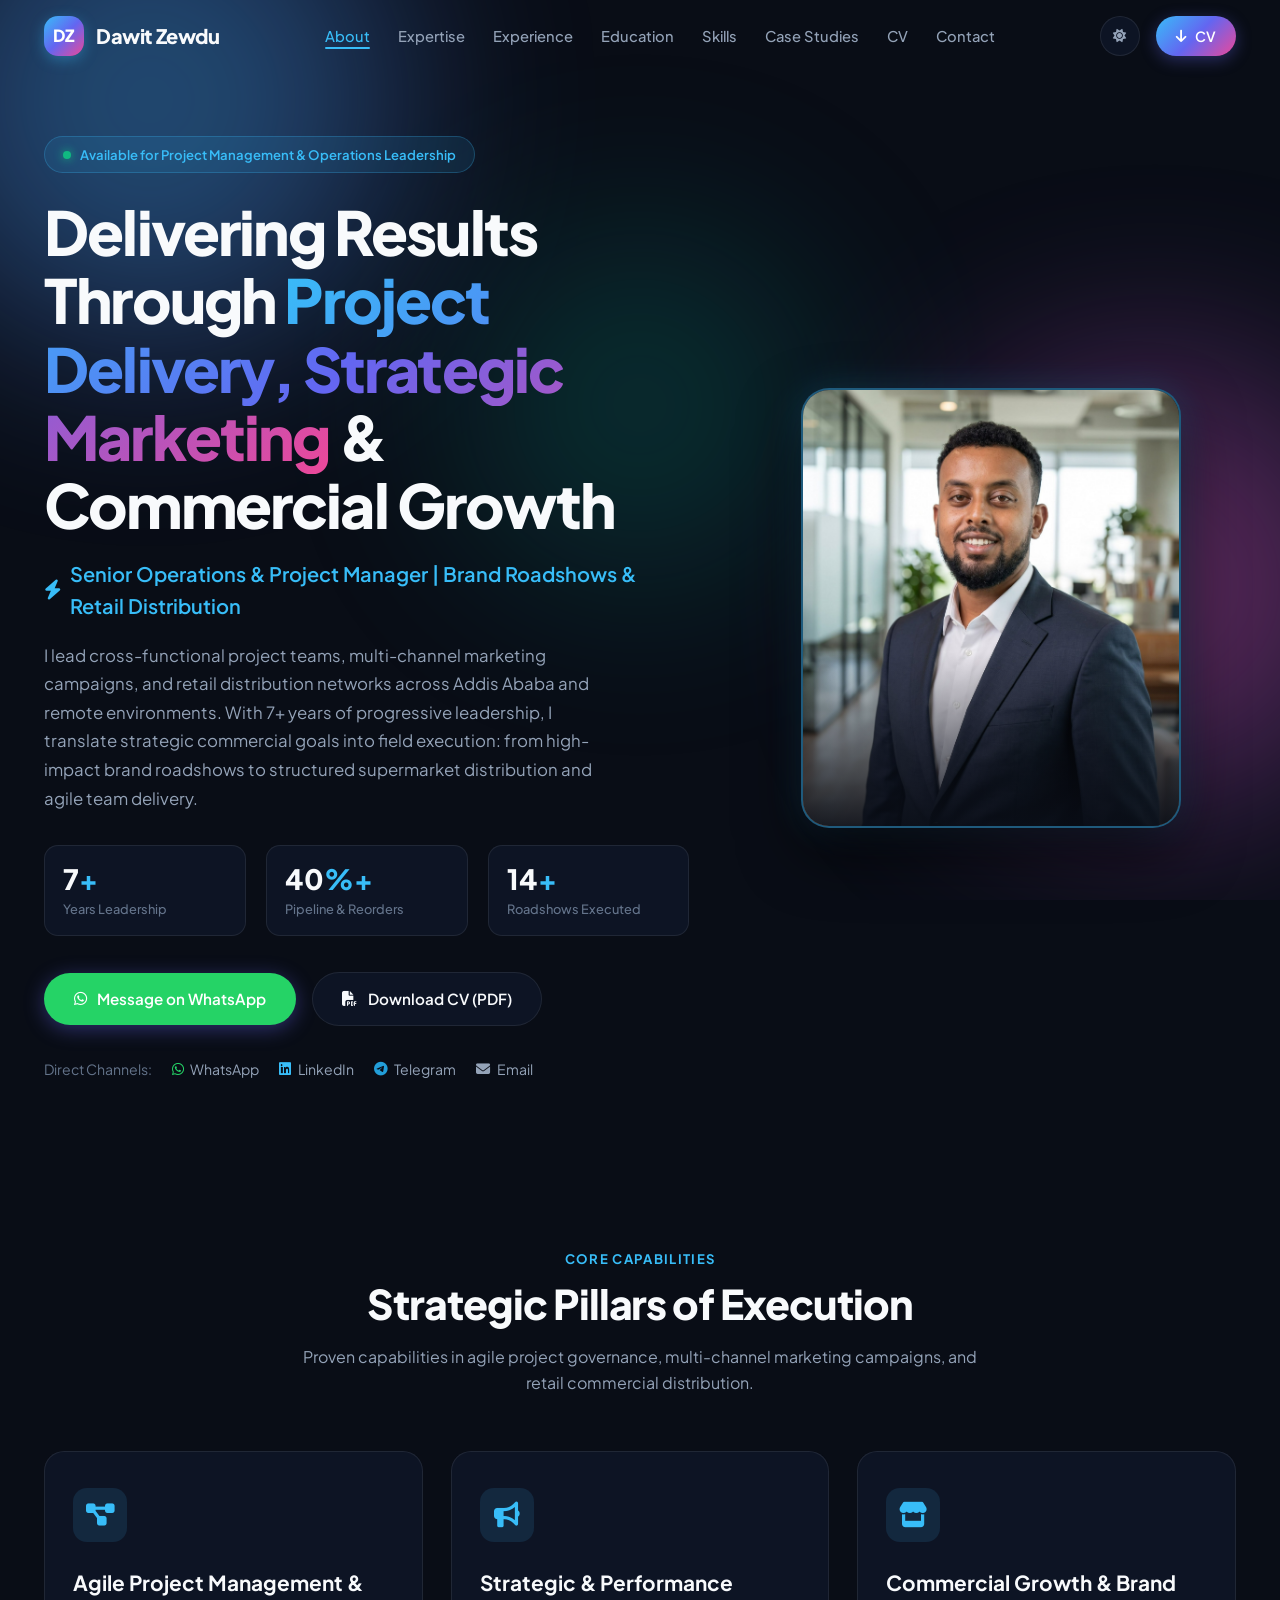
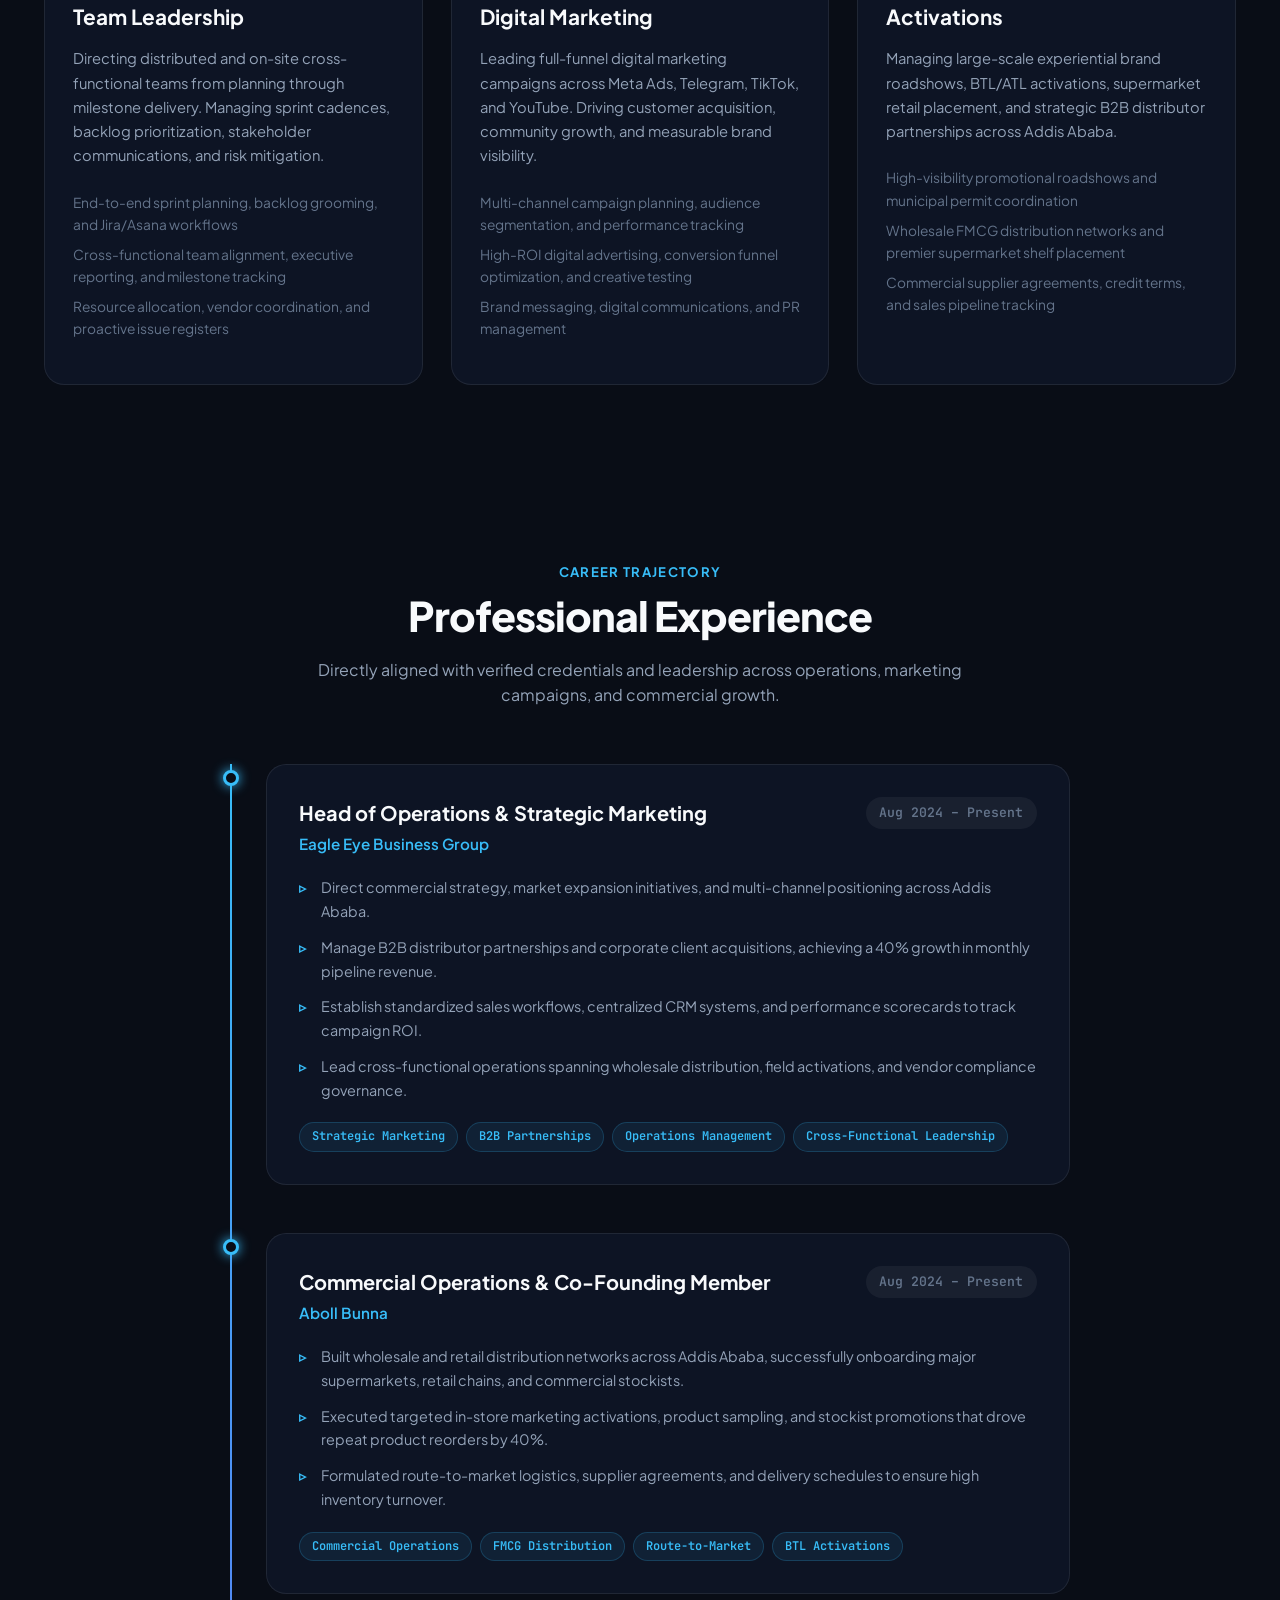
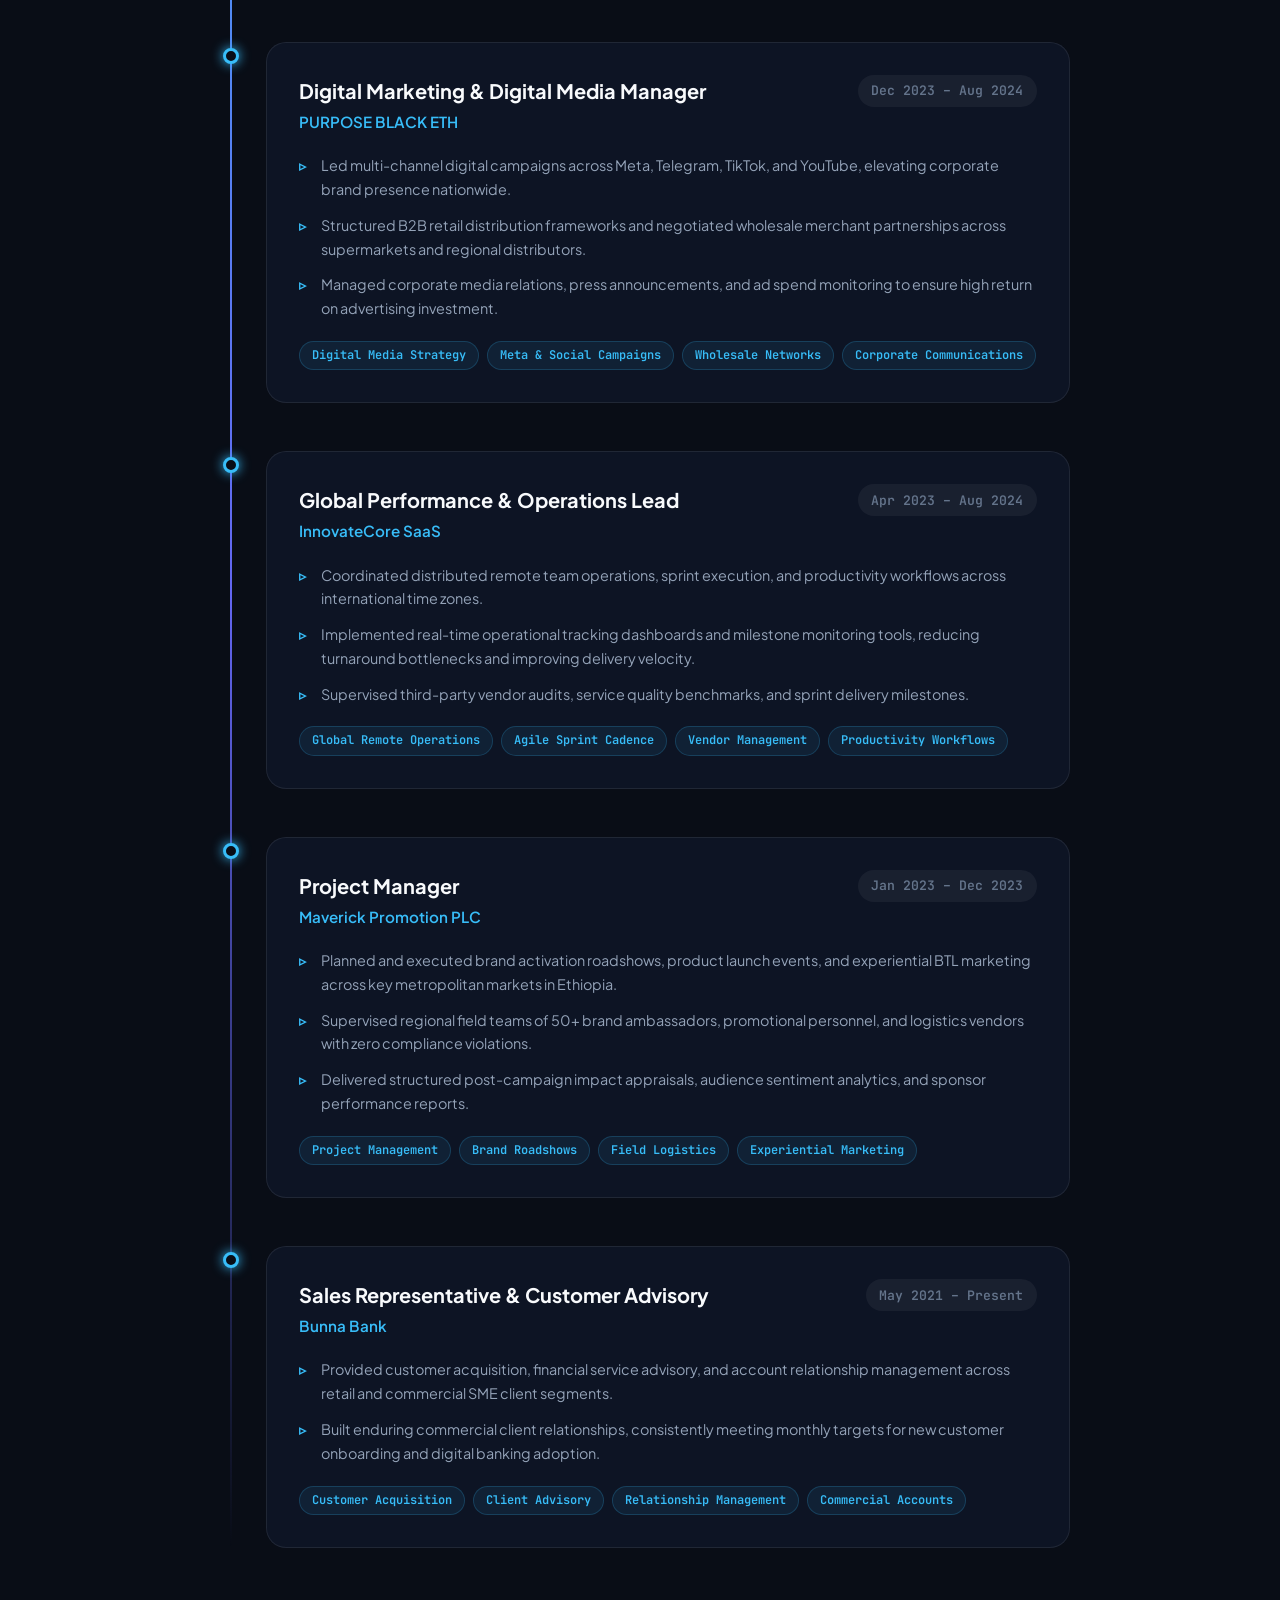
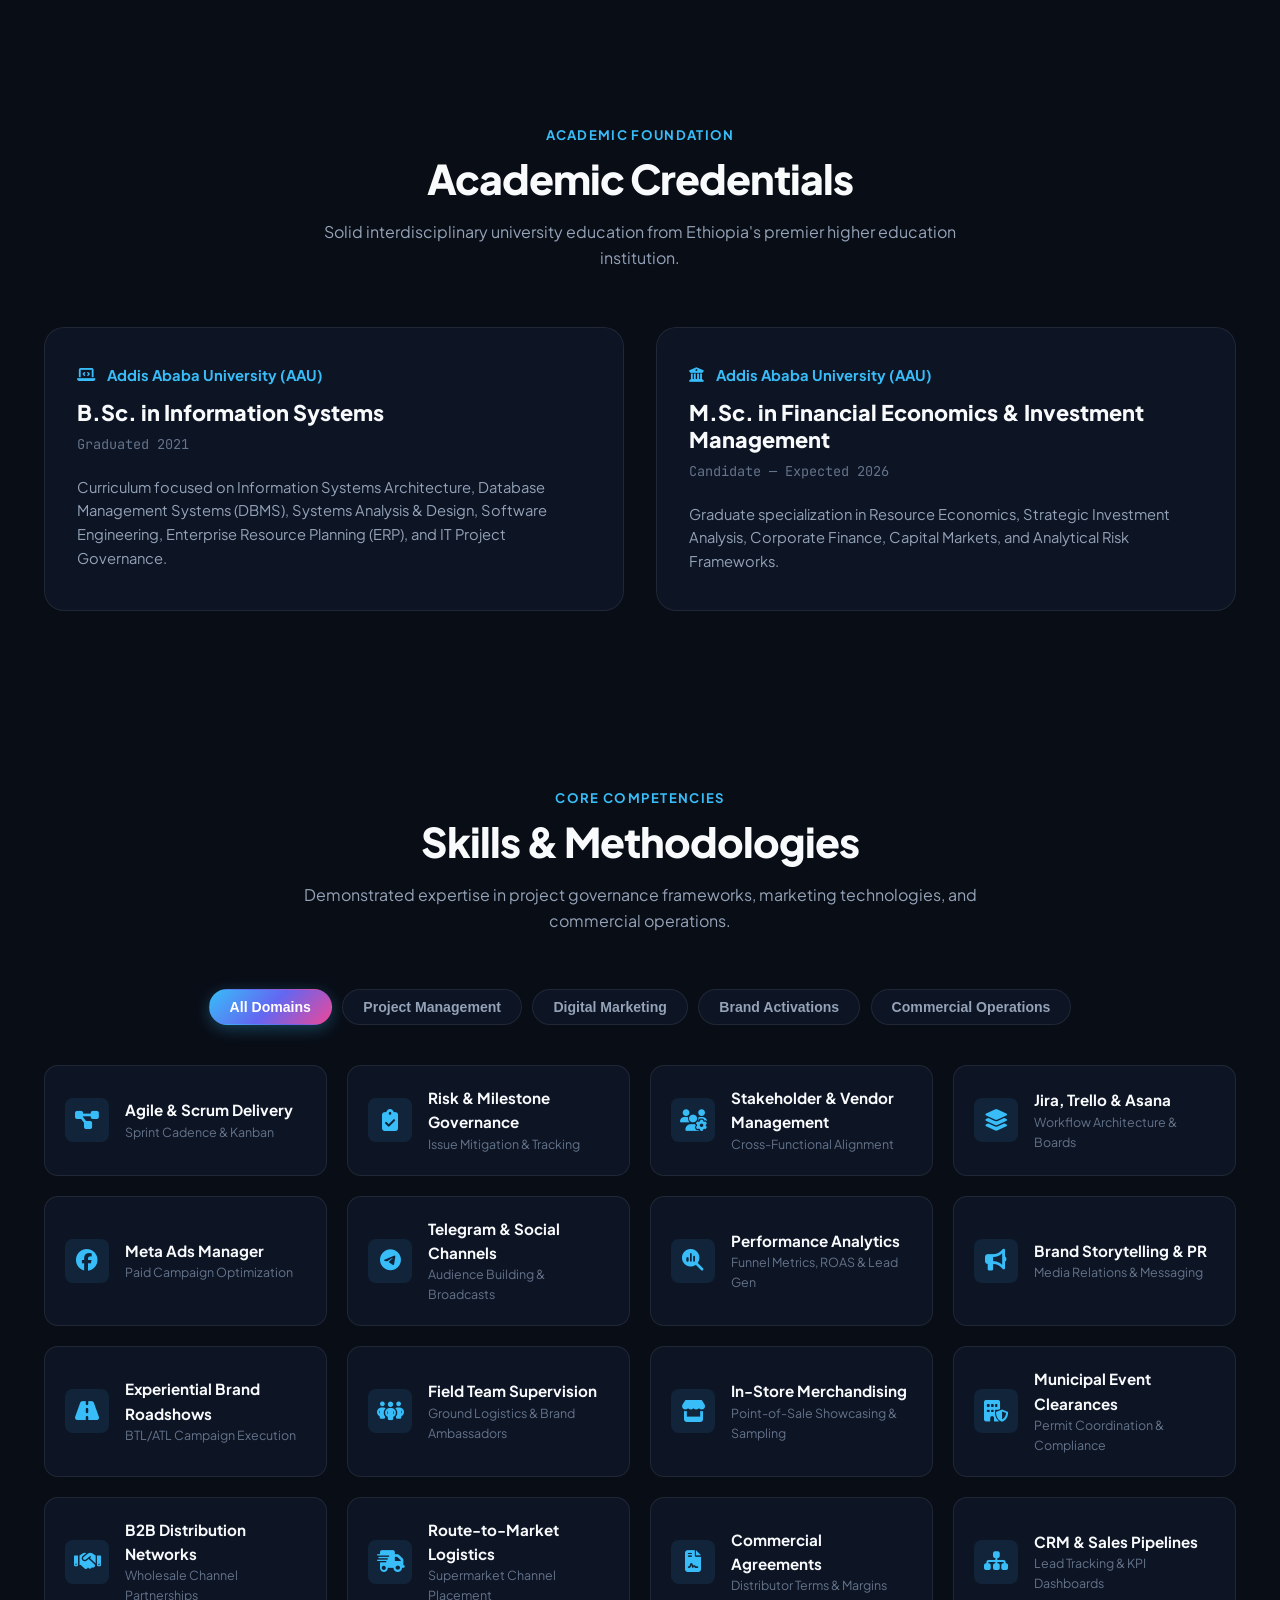
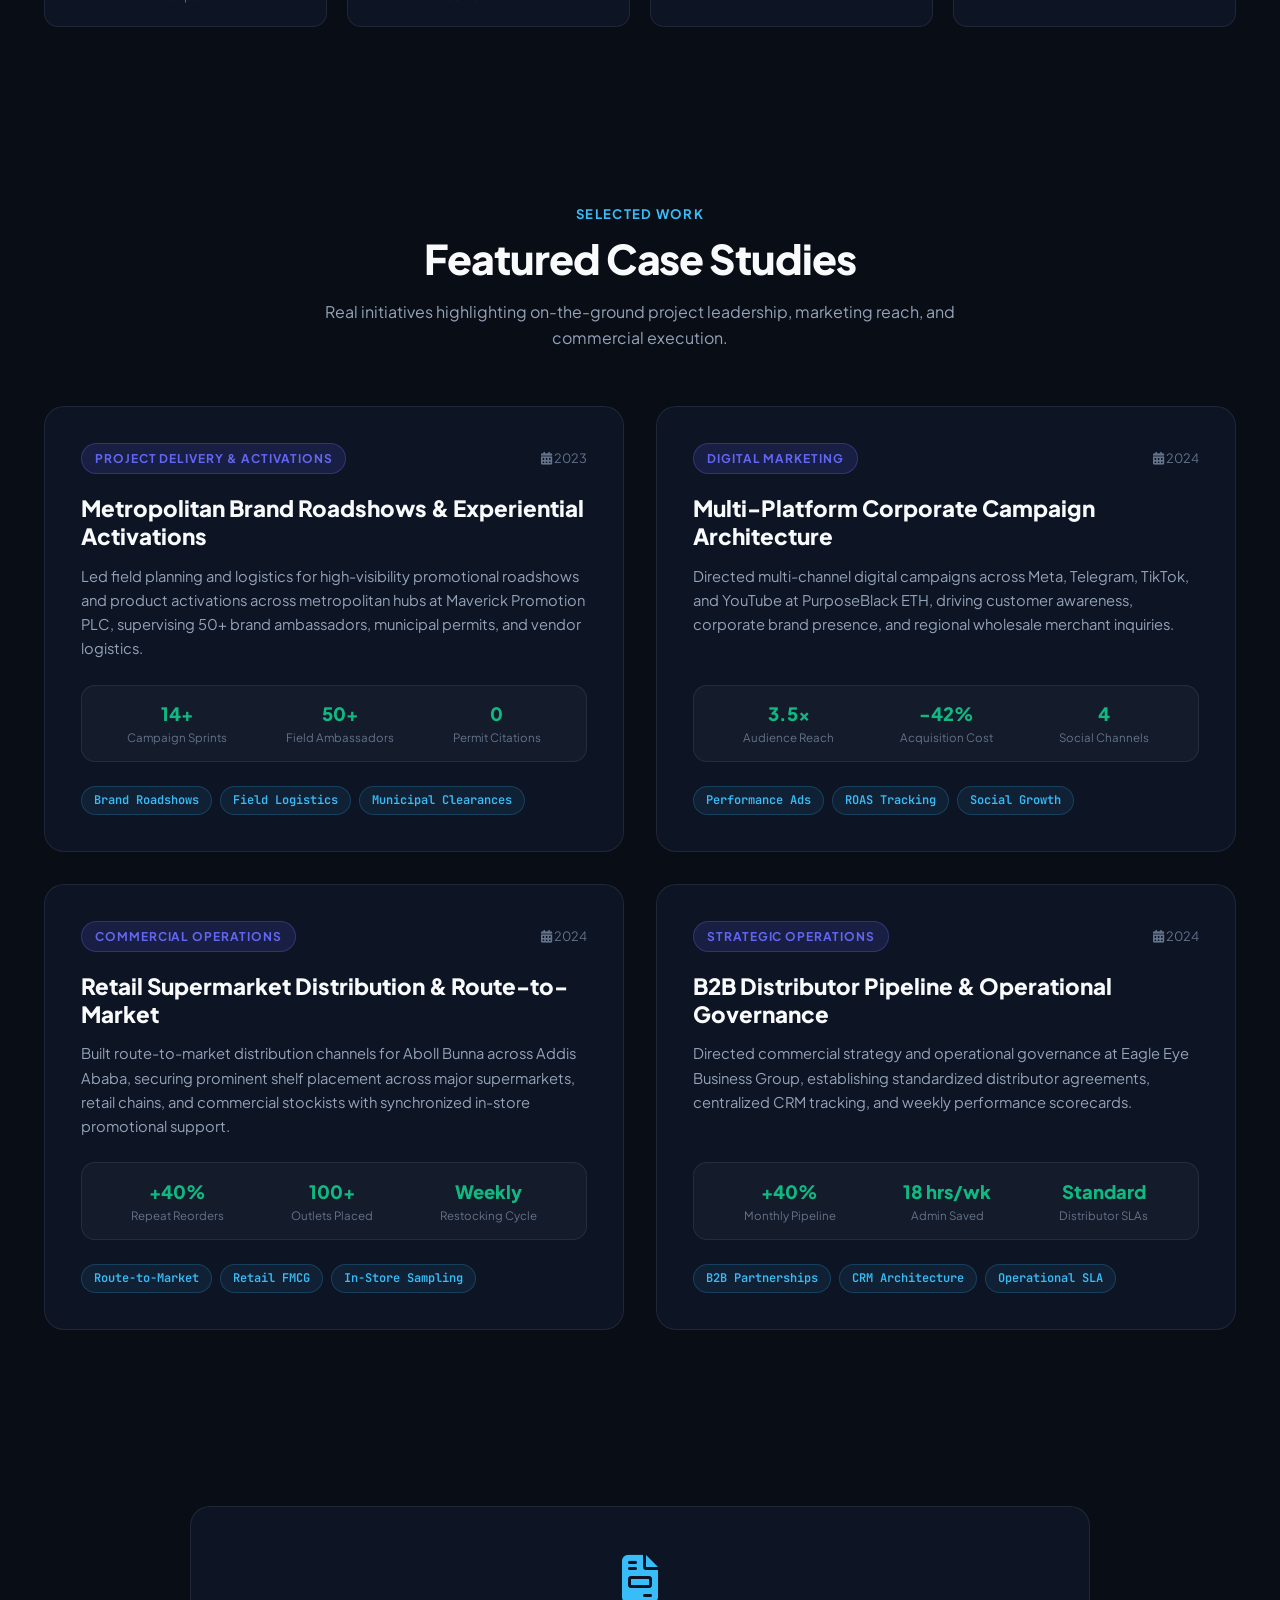
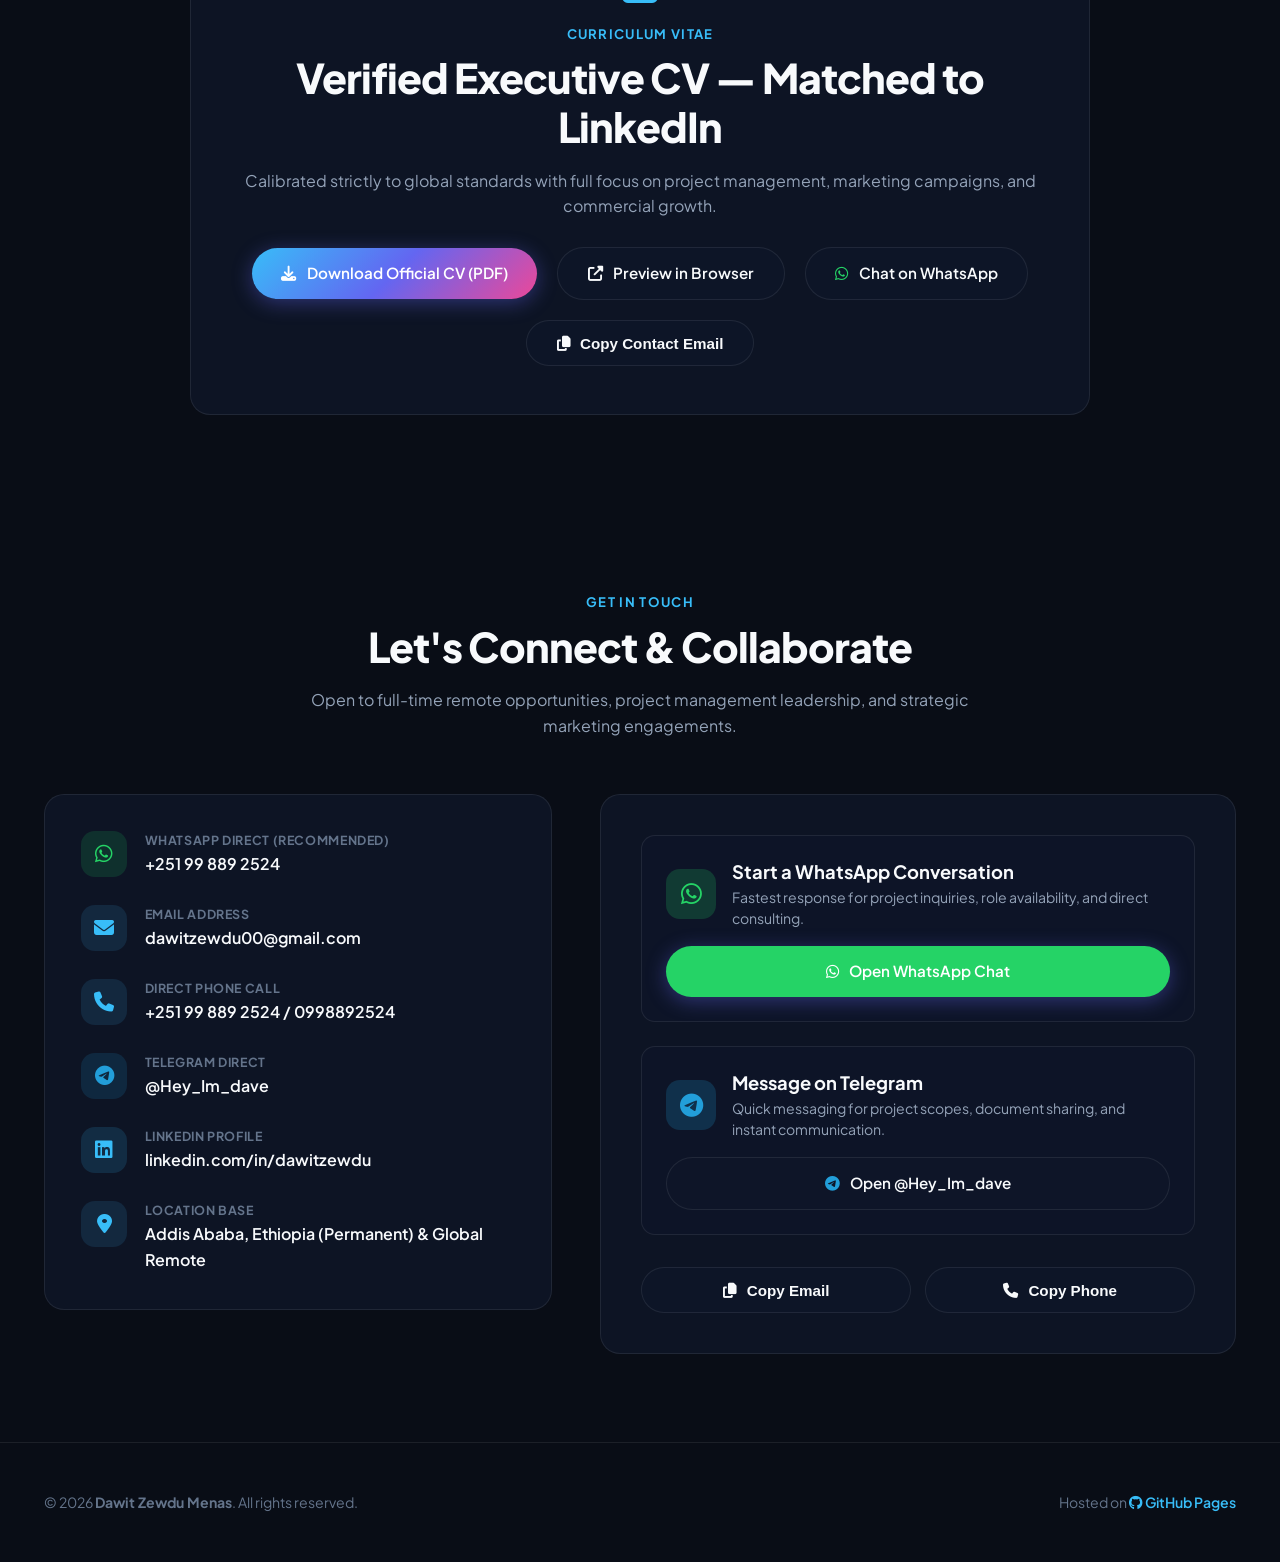
==== index.html @ e1bfbb48 "Mobile elevation: executive avatar header, 3-column stats, 2-column skills matrix, and persistent fl" ====
<!DOCTYPE html>
<html lang="en" data-theme="dark">
<head>
  <meta charset="UTF-8">
  <meta name="viewport" content="width=device-width, initial-scale=1.0">
  <meta name="description" content="Official executive portfolio of Dawit Zewdu Menas. Senior Project & Operations Manager delivering brand roadshows, agile execution, and retail distribution across Addis Ababa and global remote.">
  <meta name="keywords" content="Dawit Zewdu Menas, Project Manager, Operations Manager, Strategic Marketing, Brand Activations, Retail Distribution, FMCG, Agile Scrum, Addis Ababa, Global Remote">
  <meta name="author" content="Dawit Zewdu Menas">
  <link rel="canonical" href="https://dawitzewdu.github.io/">

  <title>Dawit Zewdu | Project &amp; Marketing Leader, Addis Ababa</title>

  <!-- Favicons -->
  <link rel="icon" type="image/svg+xml" href="favicon.svg">
  <link rel="apple-touch-icon" href="apple-touch-icon.png">
  <meta name="theme-color" content="#090d16">

  <!-- OpenGraph Social Sharing Card (WhatsApp, Telegram, LinkedIn, Facebook) -->
  <meta property="og:type" content="website">
  <meta property="og:url" content="https://dawitzewdu.github.io/">
  <meta property="og:title" content="Dawit Zewdu | Project &amp; Marketing Leader, Addis Ababa">
  <meta property="og:description" content="Senior Operations &amp; Project Manager delivering brand roadshows, agile execution, and supermarket retail distribution across Addis Ababa and global remote.">
  <meta property="og:image" content="https://dawitzewdu.github.io/assets/og-image.png">
  <meta property="og:image:width" content="1200">
  <meta property="og:image:height" content="630">

  <!-- Twitter Card -->
  <meta name="twitter:card" content="summary_large_image">
  <meta name="twitter:title" content="Dawit Zewdu | Project &amp; Marketing Leader, Addis Ababa">
  <meta name="twitter:description" content="Senior Operations &amp; Project Manager delivering brand roadshows, agile execution, and retail distribution.">
  <meta name="twitter:image" content="https://dawitzewdu.github.io/assets/og-image.png">

  <!-- Schema.org JSON-LD Structured Data for Google -->
  <script type="application/ld+json">
  {
    "@context": "https://schema.org",
    "@type": "Person",
    "name": "Dawit Zewdu Menas",
    "jobTitle": "Senior Project & Operations Manager",
    "address": {
      "@type": "PostalAddress",
      "addressLocality": "Addis Ababa",
      "addressCountry": "Ethiopia"
    },
    "email": "dawitzewdu00@gmail.com",
    "telephone": "+251998892524",
    "url": "https://dawitzewdu.github.io/",
    "sameAs": [
      "https://www.linkedin.com/in/dawitzewdu/",
      "https://t.me/Hey_Im_dave",
      "https://github.com/dawitzewdu"
    ],
    "alumniOf": {
      "@type": "CollegeOrUniversity",
      "name": "Addis Ababa University"
    },
    "knowsAbout": [
      "Project Management",
      "Agile & Scrum Governance",
      "Strategic Marketing",
      "Brand Activations & Roadshows",
      "Retail Supermarket Distribution",
      "B2B Commercial Operations"
    ]
  }
  </script>

  <!-- Preload Hero Portrait -->
  <link rel="preload" as="image" href="assets/profile.jpg">

  <!-- FontAwesome 6 Icons -->
  <link rel="stylesheet" href="https://cdnjs.cloudflare.com/ajax/libs/font-awesome/6.5.1/css/all.min.css">
  
  <!-- Custom Design System Stylesheet -->
  <link rel="stylesheet" href="styles.css">
</head>
<body>

  <!-- Ambient Glowing Background Canvas -->
  <div class="ambient-glow" aria-hidden="true">
    <div class="glow-orb orb-1"></div>
    <div class="glow-orb orb-2"></div>
    <div class="glow-orb orb-3"></div>
  </div>

  <!-- Sticky Glassmorphic Navigation Header -->
  <header class="site-header">
    <div class="container">
      <div class="nav-wrapper">
        <a href="#about" class="brand-logo">
          <div class="logo-badge">DZ</div>
          <span>Dawit Zewdu</span>
        </a>

        <!-- Navigation Links -->
        <ul class="nav-menu" id="navMenu">
          <li><a href="#about" class="nav-link active">About</a></li>
          <li><a href="#pillars" class="nav-link">Expertise</a></li>
          <li><a href="#experience" class="nav-link">Experience</a></li>
          <li><a href="#education" class="nav-link">Education</a></li>
          <li><a href="#skills" class="nav-link">Skills</a></li>
          <li><a href="#projects" class="nav-link">Case Studies</a></li>
          <li><a href="#resume" class="nav-link">CV</a></li>
          <li><a href="#contact" class="nav-link">Contact</a></li>
        </ul>

        <!-- Navigation Action Buttons -->
        <div class="nav-actions">
          <button id="themeToggleBtn" class="theme-toggle-btn" aria-label="Toggle Dark / Light Theme" title="Switch Theme">
            <i class="fas fa-sun"></i>
          </button>
          <a href="assets/Dawit_Zewdu_Menas_CV.pdf" class="btn-header" download="Dawit_Zewdu_Menas_CV.pdf">
            <i class="fas fa-arrow-down"></i>
            <span>CV</span>
          </a>
          <button id="mobileToggle" class="mobile-toggle" aria-label="Toggle mobile menu">
            <i class="fas fa-bars"></i>
          </button>
        </div>
      </div>
    </div>
  </header>

  <!-- Hero Section -->
  <section class="hero-section" id="about">
    <div class="container">
      <div class="hero-grid">
        <!-- Hero Text Content -->
        <div class="hero-content">
          <!-- Mobile Executive Identity Header (Shows on mobile only) -->
          <div class="mobile-avatar-header">
            <div class="mobile-avatar-ring">
              <img src="assets/profile.jpg" alt="Dawit Zewdu Menas">
              <div class="mobile-avatar-status" title="Active & Available"></div>
            </div>
            <div class="mobile-avatar-meta">
              <div class="mobile-avatar-name">Dawit Zewdu Menas</div>
              <div class="mobile-avatar-sub">Project Management &bull; Strategic Marketing</div>
            </div>
          </div>

          <div class="hero-pill-badge">
            <div class="status-dot"></div>
            <span class="badge-full">Available for Project Management &amp; Operations Leadership</span>
            <span class="badge-short">Open for Leadership Opportunities</span>
          </div>

          <h1 class="hero-title">
            Delivering Results Through <span class="gradient-text">Project Delivery, Strategic Marketing</span> &amp; Commercial Growth
          </h1>

          <div class="hero-tagline">
            <i class="fas fa-bolt"></i>
            <span>Senior Operations &amp; Project Manager | Brand Roadshows &amp; Retail Distribution</span>
          </div>

          <p class="hero-description">
            I lead cross-functional project teams, multi-channel marketing campaigns, and retail distribution networks across Addis Ababa and remote environments. With 7+ years of progressive leadership, I translate strategic commercial goals into field execution: from high-impact brand roadshows to structured supermarket distribution and agile team delivery.
          </p>

          <!-- Grounded Hero Stats Row -->
          <div class="hero-stats-row">
            <div class="stat-item">
              <div class="stat-number">7<span>+</span></div>
              <div class="stat-label">Years Leadership</div>
            </div>
            <div class="stat-item">
              <div class="stat-number">40<span>%+</span></div>
              <div class="stat-label">Pipeline &amp; Reorders</div>
            </div>
            <div class="stat-item">
              <div class="stat-number">14<span>+</span></div>
              <div class="stat-label">Roadshows Executed</div>
            </div>
          </div>

          <!-- Hero Action Buttons -->
          <div class="hero-cta-group">
            <a href="https://wa.me/251998892524?text=Hi%20Dawit,%20I%20reviewed%20your%20portfolio%20and%20would%20like%20to%20connect%20regarding%20an%20opportunity." target="_blank" rel="noopener noreferrer" class="btn-primary" style="background: #25D366; border-color: #25D366; color: #ffffff;">
              <i class="fab fa-whatsapp"></i>
              <span>Message on WhatsApp</span>
            </a>
            <a href="assets/Dawit_Zewdu_Menas_CV.pdf" class="btn-secondary" target="_blank">
              <i class="fas fa-file-pdf"></i>
              <span>Download CV (PDF)</span>
            </a>
          </div>

          <!-- Social Quick Links -->
          <div class="hero-social-strip">
            <span>Direct Channels:</span>
            <a href="https://wa.me/251998892524" target="_blank" rel="noopener noreferrer" class="social-pill-link">
              <i class="fab fa-whatsapp" style="color: #25D366;"></i> WhatsApp
            </a>
            <a href="https://www.linkedin.com/in/dawitzewdu/" target="_blank" rel="noopener noreferrer" class="social-pill-link">
              <i class="fab fa-linkedin" style="color: #38bdf8;"></i> LinkedIn
            </a>
            <a href="https://t.me/Hey_Im_dave" target="_blank" rel="noopener noreferrer" class="social-pill-link">
              <i class="fab fa-telegram" style="color: #229ED9;"></i> Telegram
            </a>
            <a href="mailto:dawitzewdu00@gmail.com" class="social-pill-link">
              <i class="fas fa-envelope"></i> Email
            </a>
          </div>
        </div>

        <!-- Clean Executive Portrait Framing (De-slopped: No Floating Chips) -->
        <div class="hero-visual-card">
          <div class="avatar-wrapper">
            <img src="assets/profile.jpg" alt="Dawit Zewdu Menas - Senior Project &amp; Operations Manager">
            <div class="avatar-gradient-overlay"></div>
          </div>
        </div>
      </div>
    </div>
  </section>

  <!-- Core Capabilities Section -->
  <section class="section-padding" id="pillars">
    <div class="container">
      <div class="section-header">
        <div class="section-kicker">Core Capabilities</div>
        <h2 class="section-title">Strategic Pillars of Execution</h2>
        <p class="section-subtitle">
          Proven capabilities in agile project governance, multi-channel marketing campaigns, and retail commercial distribution.
        </p>
      </div>

      <div class="pillars-grid">
        <!-- Pillar 1: Agile Project Management -->
        <div class="pillar-card">
          <div class="pillar-icon-box">
            <i class="fas fa-diagram-project"></i>
          </div>
          <h3 class="pillar-title">Agile Project Management &amp; Team Leadership</h3>
          <p class="pillar-desc">
            Directing distributed and on-site cross-functional teams from planning through milestone delivery. Managing sprint cadences, backlog prioritization, stakeholder communications, and risk mitigation.
          </p>
          <ul class="pillar-highlights">
            <li>End-to-end sprint planning, backlog grooming, and Jira/Asana workflows</li>
            <li>Cross-functional team alignment, executive reporting, and milestone tracking</li>
            <li>Resource allocation, vendor coordination, and proactive issue registers</li>
          </ul>
        </div>

        <!-- Pillar 2: Strategic & Performance Digital Marketing -->
        <div class="pillar-card">
          <div class="pillar-icon-box">
            <i class="fas fa-bullhorn"></i>
          </div>
          <h3 class="pillar-title">Strategic &amp; Performance Digital Marketing</h3>
          <p class="pillar-desc">
            Leading full-funnel digital marketing campaigns across Meta Ads, Telegram, TikTok, and YouTube. Driving customer acquisition, community growth, and measurable brand visibility.
          </p>
          <ul class="pillar-highlights">
            <li>Multi-channel campaign planning, audience segmentation, and performance tracking</li>
            <li>High-ROI digital advertising, conversion funnel optimization, and creative testing</li>
            <li>Brand messaging, digital communications, and PR management</li>
          </ul>
        </div>

        <!-- Pillar 3: Commercial Growth & Brand Activations -->
        <div class="pillar-card">
          <div class="pillar-icon-box">
            <i class="fas fa-store"></i>
          </div>
          <h3 class="pillar-title">Commercial Growth &amp; Brand Activations</h3>
          <p class="pillar-desc">
            Managing large-scale experiential brand roadshows, BTL/ATL activations, supermarket retail placement, and strategic B2B distributor partnerships across Addis Ababa.
          </p>
          <ul class="pillar-highlights">
            <li>High-visibility promotional roadshows and municipal permit coordination</li>
            <li>Wholesale FMCG distribution networks and premier supermarket shelf placement</li>
            <li>Commercial supplier agreements, credit terms, and sales pipeline tracking</li>
          </ul>
        </div>
      </div>
    </div>
  </section>

  <!-- Career Experience Section -->
  <section class="section-padding" id="experience">
    <div class="container">
      <div class="section-header">
        <div class="section-kicker">Career Trajectory</div>
        <h2 class="section-title">Professional Experience</h2>
        <p class="section-subtitle">
          Directly aligned with verified credentials and leadership across operations, marketing campaigns, and commercial growth.
        </p>
      </div>

      <div class="timeline-container">
        <!-- Experience 1: Eagle Eye Business Group -->
        <div class="timeline-item">
          <div class="timeline-dot"></div>
          <div class="timeline-card">
            <div class="timeline-header">
              <div>
                <h3 class="role-title">Head of Operations &amp; Strategic Marketing</h3>
                <div class="company-name">Eagle Eye Business Group</div>
              </div>
              <div class="role-period">Aug 2024 – Present</div>
            </div>
            <ul class="timeline-bullets">
              <li>Direct commercial strategy, market expansion initiatives, and multi-channel positioning across Addis Ababa.</li>
              <li>Manage B2B distributor partnerships and corporate client acquisitions, achieving a 40% growth in monthly pipeline revenue.</li>
              <li>Establish standardized sales workflows, centralized CRM systems, and performance scorecards to track campaign ROI.</li>
              <li>Lead cross-functional operations spanning wholesale distribution, field activations, and vendor compliance governance.</li>
            </ul>
            <div class="timeline-tags">
              <span class="tag-pill">Strategic Marketing</span>
              <span class="tag-pill">B2B Partnerships</span>
              <span class="tag-pill">Operations Management</span>
              <span class="tag-pill">Cross-Functional Leadership</span>
            </div>
          </div>
        </div>

        <!-- Experience 2: Aboll Bunna -->
        <div class="timeline-item">
          <div class="timeline-dot"></div>
          <div class="timeline-card">
            <div class="timeline-header">
              <div>
                <h3 class="role-title">Commercial Operations &amp; Co-Founding Member</h3>
                <div class="company-name">Aboll Bunna</div>
              </div>
              <div class="role-period">Aug 2024 – Present</div>
            </div>
            <ul class="timeline-bullets">
              <li>Built wholesale and retail distribution networks across Addis Ababa, successfully onboarding major supermarkets, retail chains, and commercial stockists.</li>
              <li>Executed targeted in-store marketing activations, product sampling, and stockist promotions that drove repeat product reorders by 40%.</li>
              <li>Formulated route-to-market logistics, supplier agreements, and delivery schedules to ensure high inventory turnover.</li>
            </ul>
            <div class="timeline-tags">
              <span class="tag-pill">Commercial Operations</span>
              <span class="tag-pill">FMCG Distribution</span>
              <span class="tag-pill">Route-to-Market</span>
              <span class="tag-pill">BTL Activations</span>
            </div>
          </div>
        </div>

        <!-- Experience 3: PurposeBlack ETH -->
        <div class="timeline-item">
          <div class="timeline-dot"></div>
          <div class="timeline-card">
            <div class="timeline-header">
              <div>
                <h3 class="role-title">Digital Marketing &amp; Digital Media Manager</h3>
                <div class="company-name">PURPOSE BLACK ETH</div>
              </div>
              <div class="role-period">Dec 2023 – Aug 2024</div>
            </div>
            <ul class="timeline-bullets">
              <li>Led multi-channel digital campaigns across Meta, Telegram, TikTok, and YouTube, elevating corporate brand presence nationwide.</li>
              <li>Structured B2B retail distribution frameworks and negotiated wholesale merchant partnerships across supermarkets and regional distributors.</li>
              <li>Managed corporate media relations, press announcements, and ad spend monitoring to ensure high return on advertising investment.</li>
            </ul>
            <div class="timeline-tags">
              <span class="tag-pill">Digital Media Strategy</span>
              <span class="tag-pill">Meta &amp; Social Campaigns</span>
              <span class="tag-pill">Wholesale Networks</span>
              <span class="tag-pill">Corporate Communications</span>
            </div>
          </div>
        </div>

        <!-- Experience 4: InnovateCore SaaS -->
        <div class="timeline-item">
          <div class="timeline-dot"></div>
          <div class="timeline-card">
            <div class="timeline-header">
              <div>
                <h3 class="role-title">Global Performance &amp; Operations Lead</h3>
                <div class="company-name">InnovateCore SaaS</div>
              </div>
              <div class="role-period">Apr 2023 – Aug 2024</div>
            </div>
            <ul class="timeline-bullets">
              <li>Coordinated distributed remote team operations, sprint execution, and productivity workflows across international time zones.</li>
              <li>Implemented real-time operational tracking dashboards and milestone monitoring tools, reducing turnaround bottlenecks and improving delivery velocity.</li>
              <li>Supervised third-party vendor audits, service quality benchmarks, and sprint delivery milestones.</li>
            </ul>
            <div class="timeline-tags">
              <span class="tag-pill">Global Remote Operations</span>
              <span class="tag-pill">Agile Sprint Cadence</span>
              <span class="tag-pill">Vendor Management</span>
              <span class="tag-pill">Productivity Workflows</span>
            </div>
          </div>
        </div>

        <!-- Experience 5: Maverick Promotion PLC -->
        <div class="timeline-item">
          <div class="timeline-dot"></div>
          <div class="timeline-card">
            <div class="timeline-header">
              <div>
                <h3 class="role-title">Project Manager</h3>
                <div class="company-name">Maverick Promotion PLC</div>
              </div>
              <div class="role-period">Jan 2023 – Dec 2023</div>
            </div>
            <ul class="timeline-bullets">
              <li>Planned and executed brand activation roadshows, product launch events, and experiential BTL marketing across key metropolitan markets in Ethiopia.</li>
              <li>Supervised regional field teams of 50+ brand ambassadors, promotional personnel, and logistics vendors with zero compliance violations.</li>
              <li>Delivered structured post-campaign impact appraisals, audience sentiment analytics, and sponsor performance reports.</li>
            </ul>
            <div class="timeline-tags">
              <span class="tag-pill">Project Management</span>
              <span class="tag-pill">Brand Roadshows</span>
              <span class="tag-pill">Field Logistics</span>
              <span class="tag-pill">Experiential Marketing</span>
            </div>
          </div>
        </div>

        <!-- Experience 6: Bunna Bank -->
        <div class="timeline-item">
          <div class="timeline-dot"></div>
          <div class="timeline-card">
            <div class="timeline-header">
              <div>
                <h3 class="role-title">Sales Representative &amp; Customer Advisory</h3>
                <div class="company-name">Bunna Bank</div>
              </div>
              <div class="role-period">May 2021 – Present</div>
            </div>
            <ul class="timeline-bullets">
              <li>Provided customer acquisition, financial service advisory, and account relationship management across retail and commercial SME client segments.</li>
              <li>Built enduring commercial client relationships, consistently meeting monthly targets for new customer onboarding and digital banking adoption.</li>
            </ul>
            <div class="timeline-tags">
              <span class="tag-pill">Customer Acquisition</span>
              <span class="tag-pill">Client Advisory</span>
              <span class="tag-pill">Relationship Management</span>
              <span class="tag-pill">Commercial Accounts</span>
            </div>
          </div>
        </div>
      </div>
    </div>
  </section>

  <!-- Education Section -->
  <section class="section-padding" id="education">
    <div class="container">
      <div class="section-header">
        <div class="section-kicker">Academic Foundation</div>
        <h2 class="section-title">Academic Credentials</h2>
        <p class="section-subtitle">
          Solid interdisciplinary university education from Ethiopia's premier higher education institution.
        </p>
      </div>

      <div class="education-grid">
        <!-- Education 1: Information Systems -->
        <div class="edu-card">
          <div>
            <div class="edu-institution">
              <i class="fas fa-laptop-code"></i>
              <span>Addis Ababa University (AAU)</span>
            </div>
            <h3 class="edu-degree">B.Sc. in Information Systems</h3>
            <div class="edu-year">Graduated 2021</div>
            <p class="edu-focus">
              Curriculum focused on Information Systems Architecture, Database Management Systems (DBMS), Systems Analysis &amp; Design, Software Engineering, Enterprise Resource Planning (ERP), and IT Project Governance.
            </p>
          </div>
        </div>

        <!-- Education 2: Financial Economics -->
        <div class="edu-card">
          <div>
            <div class="edu-institution">
              <i class="fas fa-university"></i>
              <span>Addis Ababa University (AAU)</span>
            </div>
            <h3 class="edu-degree">M.Sc. in Financial Economics &amp; Investment Management</h3>
            <div class="edu-year">Candidate — Expected 2026</div>
            <p class="edu-focus">
              Graduate specialization in Resource Economics, Strategic Investment Analysis, Corporate Finance, Capital Markets, and Analytical Risk Frameworks.
            </p>
          </div>
        </div>
      </div>
    </div>
  </section>

  <!-- Skills Matrix Section -->
  <section class="section-padding" id="skills">
    <div class="container">
      <div class="section-header">
        <div class="section-kicker">Core Competencies</div>
        <h2 class="section-title">Skills &amp; Methodologies</h2>
        <p class="section-subtitle">
          Demonstrated expertise in project governance frameworks, marketing technologies, and commercial operations.
        </p>
      </div>

      <!-- Category Filter Navigation -->
      <div class="skills-filter-nav">
        <button class="filter-btn active" data-filter="all">All Domains</button>
        <button class="filter-btn" data-filter="project">Project Management</button>
        <button class="filter-btn" data-filter="marketing">Digital Marketing</button>
        <button class="filter-btn" data-filter="activations">Brand Activations</button>
        <button class="filter-btn" data-filter="growth">Commercial Operations</button>
      </div>

      <!-- Skills Grid -->
      <div class="skills-grid" id="skillsGrid">
        <!-- Project Management Skills -->
        <div class="skill-card" data-category="project">
          <div class="skill-icon-wrap"><i class="fas fa-diagram-project"></i></div>
          <div>
            <div class="skill-info-title">Agile &amp; Scrum Delivery</div>
            <div class="skill-info-level">Sprint Cadence &amp; Kanban</div>
          </div>
        </div>

        <div class="skill-card" data-category="project">
          <div class="skill-icon-wrap"><i class="fas fa-clipboard-check"></i></div>
          <div>
            <div class="skill-info-title">Risk &amp; Milestone Governance</div>
            <div class="skill-info-level">Issue Mitigation &amp; Tracking</div>
          </div>
        </div>

        <div class="skill-card" data-category="project">
          <div class="skill-icon-wrap"><i class="fas fa-users-gear"></i></div>
          <div>
            <div class="skill-info-title">Stakeholder &amp; Vendor Management</div>
            <div class="skill-info-level">Cross-Functional Alignment</div>
          </div>
        </div>

        <div class="skill-card" data-category="project">
          <div class="skill-icon-wrap"><i class="fas fa-layer-group"></i></div>
          <div>
            <div class="skill-info-title">Jira, Trello &amp; Asana</div>
            <div class="skill-info-level">Workflow Architecture &amp; Boards</div>
          </div>
        </div>

        <!-- Digital Marketing Skills -->
        <div class="skill-card" data-category="marketing">
          <div class="skill-icon-wrap"><i class="fab fa-facebook"></i></div>
          <div>
            <div class="skill-info-title">Meta Ads Manager</div>
            <div class="skill-info-level">Paid Campaign Optimization</div>
          </div>
        </div>

        <div class="skill-card" data-category="marketing">
          <div class="skill-icon-wrap"><i class="fab fa-telegram"></i></div>
          <div>
            <div class="skill-info-title">Telegram &amp; Social Channels</div>
            <div class="skill-info-level">Audience Building &amp; Broadcasts</div>
          </div>
        </div>

        <div class="skill-card" data-category="marketing">
          <div class="skill-icon-wrap"><i class="fas fa-magnifying-glass-chart"></i></div>
          <div>
            <div class="skill-info-title">Performance Analytics</div>
            <div class="skill-info-level">Funnel Metrics, ROAS &amp; Lead Gen</div>
          </div>
        </div>

        <div class="skill-card" data-category="marketing">
          <div class="skill-icon-wrap"><i class="fas fa-bullhorn"></i></div>
          <div>
            <div class="skill-info-title">Brand Storytelling &amp; PR</div>
            <div class="skill-info-level">Media Relations &amp; Messaging</div>
          </div>
        </div>

        <!-- Brand Activations Skills -->
        <div class="skill-card" data-category="activations">
          <div class="skill-icon-wrap"><i class="fas fa-road"></i></div>
          <div>
            <div class="skill-info-title">Experiential Brand Roadshows</div>
            <div class="skill-info-level">BTL/ATL Campaign Execution</div>
          </div>
        </div>

        <div class="skill-card" data-category="activations">
          <div class="skill-icon-wrap"><i class="fas fa-people-group"></i></div>
          <div>
            <div class="skill-info-title">Field Team Supervision</div>
            <div class="skill-info-level">Ground Logistics &amp; Brand Ambassadors</div>
          </div>
        </div>

        <div class="skill-card" data-category="activations">
          <div class="skill-icon-wrap"><i class="fas fa-store"></i></div>
          <div>
            <div class="skill-info-title">In-Store Merchandising</div>
            <div class="skill-info-level">Point-of-Sale Showcasing &amp; Sampling</div>
          </div>
        </div>

        <div class="skill-card" data-category="activations">
          <div class="skill-icon-wrap"><i class="fas fa-building-shield"></i></div>
          <div>
            <div class="skill-info-title">Municipal Event Clearances</div>
            <div class="skill-info-level">Permit Coordination &amp; Compliance</div>
          </div>
        </div>

        <!-- Commercial Operations Skills -->
        <div class="skill-card" data-category="growth">
          <div class="skill-icon-wrap"><i class="fas fa-handshake"></i></div>
          <div>
            <div class="skill-info-title">B2B Distribution Networks</div>
            <div class="skill-info-level">Wholesale Channel Partnerships</div>
          </div>
        </div>

        <div class="skill-card" data-category="growth">
          <div class="skill-icon-wrap"><i class="fas fa-truck-fast"></i></div>
          <div>
            <div class="skill-info-title">Route-to-Market Logistics</div>
            <div class="skill-info-level">Supermarket Channel Placement</div>
          </div>
        </div>

        <div class="skill-card" data-category="growth">
          <div class="skill-icon-wrap"><i class="fas fa-file-contract"></i></div>
          <div>
            <div class="skill-info-title">Commercial Agreements</div>
            <div class="skill-info-level">Distributor Terms &amp; Margins</div>
          </div>
        </div>

        <div class="skill-card" data-category="growth">
          <div class="skill-icon-wrap"><i class="fas fa-sitemap"></i></div>
          <div>
            <div class="skill-info-title">CRM &amp; Sales Pipelines</div>
            <div class="skill-info-level">Lead Tracking &amp; KPI Dashboards</div>
          </div>
        </div>
      </div>
    </div>
  </section>

  <!-- Featured Case Studies Section -->
  <section class="section-padding" id="projects">
    <div class="container">
      <div class="section-header">
        <div class="section-kicker">Selected Work</div>
        <h2 class="section-title">Featured Case Studies</h2>
        <p class="section-subtitle">
          Real initiatives highlighting on-the-ground project leadership, marketing reach, and commercial execution.
        </p>
      </div>

      <div class="projects-grid">
        <!-- Case Study 1: Metropolitan Roadshows & Activations -->
        <div class="project-card">
          <div>
            <div class="project-badge-row">
              <span class="project-type-badge">Project Delivery &amp; Activations</span>
              <span style="font-size: 0.8rem; color: var(--text-muted);"><i class="fas fa-calendar-alt"></i> 2023</span>
            </div>
            <h3 class="project-title">Metropolitan Brand Roadshows &amp; Experiential Activations</h3>
            <p class="project-desc">
              Led field planning and logistics for high-visibility promotional roadshows and product activations across metropolitan hubs at Maverick Promotion PLC, supervising 50+ brand ambassadors, municipal permits, and vendor logistics.
            </p>
          </div>
          <div>
            <div class="project-metrics-strip">
              <div>
                <div class="metric-val">14+</div>
                <div class="metric-desc">Campaign Sprints</div>
              </div>
              <div>
                <div class="metric-val">50+</div>
                <div class="metric-desc">Field Ambassadors</div>
              </div>
              <div>
                <div class="metric-val">0</div>
                <div class="metric-desc">Permit Citations</div>
              </div>
            </div>
            <div class="timeline-tags">
              <span class="tag-pill">Brand Roadshows</span>
              <span class="tag-pill">Field Logistics</span>
              <span class="tag-pill">Municipal Clearances</span>
            </div>
          </div>
        </div>

        <!-- Case Study 2: Multi-Platform Digital Marketing -->
        <div class="project-card">
          <div>
            <div class="project-badge-row">
              <span class="project-type-badge">Digital Marketing</span>
              <span style="font-size: 0.8rem; color: var(--text-muted);"><i class="fas fa-calendar-alt"></i> 2024</span>
            </div>
            <h3 class="project-title">Multi-Platform Corporate Campaign Architecture</h3>
            <p class="project-desc">
              Directed multi-channel digital campaigns across Meta, Telegram, TikTok, and YouTube at PurposeBlack ETH, driving customer awareness, corporate brand presence, and regional wholesale merchant inquiries.
            </p>
          </div>
          <div>
            <div class="project-metrics-strip">
              <div>
                <div class="metric-val">3.5x</div>
                <div class="metric-desc">Audience Reach</div>
              </div>
              <div>
                <div class="metric-val">-42%</div>
                <div class="metric-desc">Acquisition Cost</div>
              </div>
              <div>
                <div class="metric-val">4</div>
                <div class="metric-desc">Social Channels</div>
              </div>
            </div>
            <div class="timeline-tags">
              <span class="tag-pill">Performance Ads</span>
              <span class="tag-pill">ROAS Tracking</span>
              <span class="tag-pill">Social Growth</span>
            </div>
          </div>
        </div>

        <!-- Case Study 3: Retail Supermarket Distribution -->
        <div class="project-card">
          <div>
            <div class="project-badge-row">
              <span class="project-type-badge">Commercial Operations</span>
              <span style="font-size: 0.8rem; color: var(--text-muted);"><i class="fas fa-calendar-alt"></i> 2024</span>
            </div>
            <h3 class="project-title">Retail Supermarket Distribution &amp; Route-to-Market</h3>
            <p class="project-desc">
              Built route-to-market distribution channels for Aboll Bunna across Addis Ababa, securing prominent shelf placement across major supermarkets, retail chains, and commercial stockists with synchronized in-store promotional support.
            </p>
          </div>
          <div>
            <div class="project-metrics-strip">
              <div>
                <div class="metric-val">+40%</div>
                <div class="metric-desc">Repeat Reorders</div>
              </div>
              <div>
                <div class="metric-val">100+</div>
                <div class="metric-desc">Outlets Placed</div>
              </div>
              <div>
                <div class="metric-val">Weekly</div>
                <div class="metric-desc">Restocking Cycle</div>
              </div>
            </div>
            <div class="timeline-tags">
              <span class="tag-pill">Route-to-Market</span>
              <span class="tag-pill">Retail FMCG</span>
              <span class="tag-pill">In-Store Sampling</span>
            </div>
          </div>
        </div>

        <!-- Case Study 4: B2B Distributor Pipeline -->
        <div class="project-card">
          <div>
            <div class="project-badge-row">
              <span class="project-type-badge">Strategic Operations</span>
              <span style="font-size: 0.8rem; color: var(--text-muted);"><i class="fas fa-calendar-alt"></i> 2024</span>
            </div>
            <h3 class="project-title">B2B Distributor Pipeline &amp; Operational Governance</h3>
            <p class="project-desc">
              Directed commercial strategy and operational governance at Eagle Eye Business Group, establishing standardized distributor agreements, centralized CRM tracking, and weekly performance scorecards.
            </p>
          </div>
          <div>
            <div class="project-metrics-strip">
              <div>
                <div class="metric-val">+40%</div>
                <div class="metric-desc">Monthly Pipeline</div>
              </div>
              <div>
                <div class="metric-val">18 hrs/wk</div>
                <div class="metric-desc">Admin Saved</div>
              </div>
              <div>
                <div class="metric-val">Standard</div>
                <div class="metric-desc">Distributor SLAs</div>
              </div>
            </div>
            <div class="timeline-tags">
              <span class="tag-pill">B2B Partnerships</span>
              <span class="tag-pill">CRM Architecture</span>
              <span class="tag-pill">Operational SLA</span>
            </div>
          </div>
        </div>
      </div>
    </div>
  </section>

  <!-- In-Page Resume & CV Download Section -->
  <section class="section-padding" id="resume">
    <div class="container">
      <div class="resume-section-box">
        <i class="fas fa-file-invoice" style="font-size: 3rem; color: var(--accent-cyan); margin-bottom: 1.25rem;"></i>
        <div class="section-kicker">Curriculum Vitae</div>
        <h2 class="section-title">Verified Executive CV — Matched to LinkedIn</h2>
        <p class="section-subtitle">
          Calibrated strictly to global standards with full focus on project management, marketing campaigns, and commercial growth.
        </p>

        <div class="resume-cta-container">
          <a href="assets/Dawit_Zewdu_Menas_CV.pdf" class="btn-primary" download="Dawit_Zewdu_Menas_CV.pdf">
            <i class="fas fa-download"></i>
            <span>Download Official CV (PDF)</span>
          </a>
          <a href="assets/Dawit_Zewdu_Menas_CV.pdf" class="btn-secondary" target="_blank">
            <i class="fas fa-external-link-alt"></i>
            <span>Preview in Browser</span>
          </a>
          <a href="https://wa.me/251998892524?text=Hi%20Dawit,%20I%20reviewed%20your%20CV%20and%20would%20like%20to%20discuss%20an%20opportunity." class="btn-secondary" target="_blank" rel="noopener noreferrer">
            <i class="fab fa-whatsapp" style="color: #25D366;"></i>
            <span>Chat on WhatsApp</span>
          </a>
          <button class="btn-secondary" onclick="copyText('dawitzewdu00@gmail.com', 'Contact Email')">
            <i class="fas fa-copy"></i>
            <span>Copy Contact Email</span>
          </button>
        </div>
      </div>
    </div>
  </section>

  <!-- Contact Command Center (De-slopped: High-Conversion Direct Action Hub) -->
  <section class="section-padding" id="contact">
    <div class="container">
      <div class="section-header">
        <div class="section-kicker">Get In Touch</div>
        <h2 class="section-title">Let's Connect &amp; Collaborate</h2>
        <p class="section-subtitle">
          Open to full-time remote opportunities, project management leadership, and strategic marketing engagements.
        </p>
      </div>

      <div class="contact-grid">
        <!-- Left Column: Verified Contact Channels -->
        <div class="contact-info-card">
          <div class="contact-item">
            <div class="contact-icon" style="background: rgba(37, 211, 102, 0.15); color: #25D366;">
              <i class="fab fa-whatsapp"></i>
            </div>
            <div>
              <div class="contact-label">WhatsApp Direct (Recommended)</div>
              <a href="https://wa.me/251998892524" target="_blank" rel="noopener noreferrer" class="contact-val">+251 99 889 2524</a>
            </div>
          </div>

          <div class="contact-item">
            <div class="contact-icon">
              <i class="fas fa-envelope"></i>
            </div>
            <div>
              <div class="contact-label">Email Address</div>
              <a href="mailto:dawitzewdu00@gmail.com" class="contact-val">dawitzewdu00@gmail.com</a>
            </div>
          </div>

          <div class="contact-item">
            <div class="contact-icon">
              <i class="fas fa-phone"></i>
            </div>
            <div>
              <div class="contact-label">Direct Phone Call</div>
              <a href="tel:+251998892524" class="contact-val">+251 99 889 2524 / 0998892524</a>
            </div>
          </div>

          <div class="contact-item">
            <div class="contact-icon" style="background: rgba(34, 158, 217, 0.15); color: #229ED9;">
              <i class="fab fa-telegram"></i>
            </div>
            <div>
              <div class="contact-label">Telegram Direct</div>
              <a href="https://t.me/Hey_Im_dave" target="_blank" rel="noopener noreferrer" class="contact-val">@Hey_Im_dave</a>
            </div>
          </div>

          <div class="contact-item">
            <div class="contact-icon" style="background: rgba(56, 189, 248, 0.15); color: #38bdf8;">
              <i class="fab fa-linkedin"></i>
            </div>
            <div>
              <div class="contact-label">LinkedIn Profile</div>
              <a href="https://www.linkedin.com/in/dawitzewdu/" target="_blank" rel="noopener noreferrer" class="contact-val">linkedin.com/in/dawitzewdu</a>
            </div>
          </div>

          <div class="contact-item">
            <div class="contact-icon">
              <i class="fas fa-location-dot"></i>
            </div>
            <div>
              <div class="contact-label">Location Base</div>
              <div class="contact-val">Addis Ababa, Ethiopia (Permanent) &amp; Global Remote</div>
            </div>
          </div>
        </div>

        <!-- Right Column: High-Conversion Direct Action Cards -->
        <div class="contact-actions-box">
          <!-- WhatsApp Action Card -->
          <div class="contact-action-card">
            <div class="contact-action-header">
              <div class="contact-action-icon" style="background: rgba(37, 211, 102, 0.2); color: #25D366;">
                <i class="fab fa-whatsapp"></i>
              </div>
              <div>
                <h3 class="contact-action-title">Start a WhatsApp Conversation</h3>
                <p class="contact-action-desc">Fastest response for project inquiries, role availability, and direct consulting.</p>
              </div>
            </div>
            <a href="https://wa.me/251998892524?text=Hi%20Dawit,%20I%20saw%20your%20portfolio%20and%20would%20like%20to%20discuss%20a%20collaboration." target="_blank" rel="noopener noreferrer" class="btn-primary" style="background: #25D366; border-color: #25D366; justify-content: center; width: 100%;">
              <i class="fab fa-whatsapp"></i>
              <span>Open WhatsApp Chat</span>
            </a>
          </div>

          <!-- Telegram Action Card -->
          <div class="contact-action-card">
            <div class="contact-action-header">
              <div class="contact-action-icon" style="background: rgba(34, 158, 217, 0.2); color: #229ED9;">
                <i class="fab fa-telegram"></i>
              </div>
              <div>
                <h3 class="contact-action-title">Message on Telegram</h3>
                <p class="contact-action-desc">Quick messaging for project scopes, document sharing, and instant communication.</p>
              </div>
            </div>
            <a href="https://t.me/Hey_Im_dave" target="_blank" rel="noopener noreferrer" class="btn-secondary" style="justify-content: center; width: 100%;">
              <i class="fab fa-telegram" style="color: #229ED9;"></i>
              <span>Open @Hey_Im_dave</span>
            </a>
          </div>

          <!-- Quick Copy Strip -->
          <div class="quick-copy-strip">
            <button class="btn-secondary" style="flex: 1; justify-content: center;" onclick="copyText('dawitzewdu00@gmail.com', 'Email Address')">
              <i class="fas fa-copy"></i>
              <span>Copy Email</span>
            </button>
            <button class="btn-secondary" style="flex: 1; justify-content: center;" onclick="copyText('+251998892524', 'Phone Number')">
              <i class="fas fa-phone"></i>
              <span>Copy Phone</span>
            </button>
          </div>
        </div>
      </div>
    </div>
  </section>

  <!-- Site Footer -->
  <footer class="site-footer">
    <div class="container">
      <div class="footer-inner">
        <div>
          &copy; 2026 <strong>Dawit Zewdu Menas</strong>. All rights reserved.
        </div>
        <div>
          Hosted on 
          <a href="https://pages.github.com/" target="_blank" rel="noopener noreferrer" style="color: var(--accent-cyan); text-decoration: none; font-weight: 600;">
            <i class="fab fa-github"></i> GitHub Pages
          </a>
        </div>
      </div>
    </div>
  </footer>

  <!-- Floating Mobile Quick Action Dock (Visible on Mobile Only) -->
  <aside class="mobile-action-dock" aria-label="Mobile Quick Contacts">
    <a href="https://wa.me/251998892524?text=Hi%20Dawit,%20I%20reviewed%20your%20portfolio%20and%20would%20like%20to%20discuss%20an%20opportunity." target="_blank" rel="noopener noreferrer" class="dock-btn dock-whatsapp">
      <i class="fab fa-whatsapp"></i>
      <span>WhatsApp</span>
    </a>
    <a href="assets/Dawit_Zewdu_Menas_CV.pdf" target="_blank" class="dock-btn dock-cv">
      <i class="fas fa-file-pdf"></i>
      <span>CV (PDF)</span>
    </a>
    <a href="https://t.me/Hey_Im_dave" target="_blank" rel="noopener noreferrer" class="dock-btn dock-telegram">
      <i class="fab fa-telegram"></i>
      <span>Telegram</span>
    </a>
  </aside>

  <!-- Interactive JavaScript -->
  <script src="script.js"></script>
</body>
</html>
---- styles.css ----
/* -------------------------------------------------------------
   DAWIT ZEWDU MENAS — PROFESSIONAL PORTFOLIO & RESUME
   Design System: Glassmorphism, Swiss Clean Typography, Fluid Motion
---------------------------------------------------------------- */

@import url('https://fonts.googleapis.com/css2?family=Plus+Jakarta+Sans:wght@300;400;500;600;700;800&family=JetBrains+Mono:wght@400;500;600&display=swap');

:root {
  /* Dark Mode Palette (Default) */
  --bg-primary: #090d16;
  --bg-secondary: #0f172a;
  --bg-card: rgba(15, 23, 42, 0.75);
  --bg-card-hover: rgba(30, 41, 59, 0.85);
  --border-subtle: rgba(255, 255, 255, 0.08);
  --border-focus: rgba(56, 189, 248, 0.4);
  
  --text-primary: #f8fafc;
  --text-secondary: #94a3b8;
  --text-muted: #64748b;
  
  --accent-cyan: #38bdf8;
  --accent-blue: #3b82f6;
  --accent-indigo: #6366f1;
  --accent-emerald: #10b981;
  --accent-amber: #f59e0b;
  
  --gradient-brand: linear-gradient(135deg, #38bdf8 0%, #6366f1 50%, #ec4899 100%);
  --gradient-surface: linear-gradient(180deg, rgba(30, 41, 59, 0.5) 0%, rgba(15, 23, 42, 0.7) 100%);
  --gradient-glow: radial-gradient(circle at 50% 50%, rgba(56, 189, 248, 0.15) 0%, transparent 70%);

  --shadow-sm: 0 2px 8px rgba(0, 0, 0, 0.3);
  --shadow-md: 0 8px 30px rgba(0, 0, 0, 0.4);
  --shadow-lg: 0 20px 50px rgba(0, 0, 0, 0.6);
  --shadow-glow: 0 0 40px rgba(56, 189, 248, 0.25);

  --font-sans: 'Plus Jakarta Sans', -apple-system, BlinkMacSystemFont, 'Segoe UI', Roboto, sans-serif;
  --font-mono: 'JetBrains Mono', monospace;
  
  --radius-sm: 8px;
  --radius-md: 14px;
  --radius-lg: 20px;
  --radius-full: 9999px;

  --transition-fast: 0.2s cubic-bezier(0.16, 1, 0.3, 1);
  --transition-normal: 0.35s cubic-bezier(0.16, 1, 0.3, 1);
  --transition-slow: 0.6s cubic-bezier(0.16, 1, 0.3, 1);
}

/* Light Mode Overrides */
[data-theme="light"] {
  --bg-primary: #f8fafc;
  --bg-secondary: #f1f5f9;
  --bg-card: rgba(255, 255, 255, 0.85);
  --bg-card-hover: rgba(255, 255, 255, 0.98);
  --border-subtle: rgba(0, 0, 0, 0.08);
  --border-focus: rgba(37, 99, 235, 0.4);
  
  --text-primary: #0f172a;
  --text-secondary: #475569;
  --text-muted: #64748b;
  
  --shadow-sm: 0 2px 8px rgba(0, 0, 0, 0.05);
  --shadow-md: 0 8px 30px rgba(0, 0, 0, 0.08);
  --shadow-lg: 0 20px 40px rgba(0, 0, 0, 0.12);
  --shadow-glow: 0 0 35px rgba(59, 130, 246, 0.2);
}

/* Base Reset */
*, *::before, *::after {
  margin: 0;
  padding: 0;
  box-sizing: border-box;
}

html {
  scroll-behavior: smooth;
  font-size: 16px;
  -webkit-font-smoothing: antialiased;
}

body {
  font-family: var(--font-sans);
  background-color: var(--bg-primary);
  color: var(--text-primary);
  line-height: 1.6;
  overflow-x: hidden;
  transition: background-color var(--transition-normal), color var(--transition-normal);
}

/* Ambient Background Canvas Elements */
.ambient-glow {
  position: fixed;
  top: 0;
  left: 0;
  width: 100vw;
  height: 100vh;
  pointer-events: none;
  z-index: 0;
  overflow: hidden;
}

.glow-orb {
  position: absolute;
  border-radius: 50%;
  filter: blur(100px);
  opacity: 0.4;
  transition: transform var(--transition-slow);
}

.orb-1 {
  width: 500px;
  height: 500px;
  background: radial-gradient(circle, #38bdf8, #6366f1);
  top: -150px;
  left: -100px;
  animation: floatOrb 18s ease-in-out infinite alternate;
}

.orb-2 {
  width: 450px;
  height: 450px;
  background: radial-gradient(circle, #ec4899, #8b5cf6);
  bottom: 10%;
  right: -100px;
  animation: floatOrb 22s ease-in-out infinite alternate-reverse;
}

.orb-3 {
  width: 350px;
  height: 350px;
  background: radial-gradient(circle, #10b981, #06b6d4);
  top: 45%;
  left: 50%;
  transform: translate(-50%, -50%);
  animation: floatOrb 26s ease-in-out infinite alternate;
  opacity: 0.2;
}

@keyframes floatOrb {
  0% { transform: translate(0, 0) scale(1); }
  50% { transform: translate(60px, 40px) scale(1.1); }
  100% { transform: translate(-40px, 80px) scale(0.95); }
}

/* Layout Container */
.container {
  width: 100%;
  max-width: 1240px;
  margin: 0 auto;
  padding: 0 1.5rem;
  position: relative;
  z-index: 1;
}

/* -------------------------------------------------------------
   NAVIGATION HEADER
---------------------------------------------------------------- */
.site-header {
  position: fixed;
  top: 0;
  left: 0;
  width: 100%;
  z-index: 100;
  padding: 1rem 0;
  transition: all var(--transition-normal);
}

.site-header.scrolled {
  padding: 0.65rem 0;
  background: rgba(9, 13, 22, 0.85);
  backdrop-filter: blur(16px);
  -webkit-backdrop-filter: blur(16px);
  border-bottom: 1px solid var(--border-subtle);
  box-shadow: var(--shadow-sm);
}

[data-theme="light"] .site-header.scrolled {
  background: rgba(248, 250, 252, 0.88);
}

.nav-wrapper {
  display: flex;
  align-items: center;
  justify-content: space-between;
}

.brand-logo {
  display: flex;
  align-items: center;
  gap: 0.75rem;
  text-decoration: none;
  color: var(--text-primary);
  font-weight: 800;
  font-size: 1.25rem;
  letter-spacing: -0.02em;
}

.logo-badge {
  width: 40px;
  height: 40px;
  background: var(--gradient-brand);
  border-radius: var(--radius-md);
  display: flex;
  align-items: center;
  justify-content: center;
  color: #fff;
  font-weight: 800;
  font-size: 1.05rem;
  box-shadow: 0 4px 14px rgba(56, 189, 248, 0.35);
}

.nav-menu {
  display: flex;
  align-items: center;
  gap: 1.75rem;
  list-style: none;
}

.nav-link {
  text-decoration: none;
  color: var(--text-secondary);
  font-size: 0.92rem;
  font-weight: 500;
  transition: color var(--transition-fast);
  position: relative;
}

.nav-link:hover, .nav-link.active {
  color: var(--accent-cyan);
}

.nav-link::after {
  content: '';
  position: absolute;
  bottom: -4px;
  left: 0;
  width: 0;
  height: 2px;
  background: var(--accent-cyan);
  transition: width var(--transition-fast);
  border-radius: var(--radius-full);
}

.nav-link:hover::after, .nav-link.active::after {
  width: 100%;
}

.nav-actions {
  display: flex;
  align-items: center;
  gap: 1rem;
}

.theme-toggle-btn {
  background: var(--bg-card);
  border: 1px solid var(--border-subtle);
  color: var(--text-secondary);
  width: 40px;
  height: 40px;
  border-radius: var(--radius-full);
  display: flex;
  align-items: center;
  justify-content: center;
  cursor: pointer;
  transition: all var(--transition-fast);
}

.theme-toggle-btn:hover {
  color: var(--accent-cyan);
  border-color: var(--border-focus);
  transform: scale(1.05);
}

.btn-header {
  display: inline-flex;
  align-items: center;
  gap: 0.5rem;
  padding: 0.55rem 1.25rem;
  font-size: 0.88rem;
  font-weight: 600;
  border-radius: var(--radius-full);
  text-decoration: none;
  background: var(--gradient-brand);
  color: #fff;
  box-shadow: 0 4px 16px rgba(99, 102, 241, 0.35);
  transition: all var(--transition-fast);
}

.btn-header:hover {
  transform: translateY(-2px);
  box-shadow: 0 6px 22px rgba(56, 189, 248, 0.45);
}

.mobile-toggle {
  display: none;
  background: none;
  border: none;
  color: var(--text-primary);
  font-size: 1.5rem;
  cursor: pointer;
}

/* -------------------------------------------------------------
   HERO SECTION
---------------------------------------------------------------- */
.hero-section {
  padding: 8.5rem 0 5rem;
  position: relative;
  overflow: hidden;
}

.hero-grid {
  display: grid;
  grid-template-columns: 1.25fr 0.95fr;
  gap: 3.5rem;
  align-items: center;
}

.hero-content {
  min-width: 0;
  max-width: 100%;
}

.hero-pill-badge {
  display: inline-flex;
  align-items: center;
  gap: 0.6rem;
  padding: 0.45rem 1.1rem;
  background: rgba(56, 189, 248, 0.1);
  border: 1px solid rgba(56, 189, 248, 0.25);
  border-radius: var(--radius-full);
  font-size: 0.82rem;
  font-weight: 600;
  color: var(--accent-cyan);
  margin-bottom: 1.5rem;
}

.status-dot {
  width: 8px;
  height: 8px;
  border-radius: 50%;
  background-color: var(--accent-emerald);
  box-shadow: 0 0 10px var(--accent-emerald);
  animation: pulseDot 2s infinite;
}

@keyframes pulseDot {
  0%, 100% { opacity: 1; transform: scale(1); }
  50% { opacity: 0.5; transform: scale(1.3); }
}

.hero-title {
  font-size: clamp(2.4rem, 4.8vw, 3.8rem);
  font-weight: 800;
  line-height: 1.12;
  letter-spacing: -0.03em;
  margin-bottom: 1.25rem;
}

.gradient-text {
  background: var(--gradient-brand);
  -webkit-background-clip: text;
  -webkit-text-fill-color: transparent;
}

.hero-tagline {
  font-size: 1.25rem;
  font-weight: 600;
  color: var(--accent-cyan);
  margin-bottom: 1.25rem;
  display: flex;
  align-items: center;
  gap: 0.5rem;
}

.hero-description {
  font-size: 1.05rem;
  color: var(--text-secondary);
  line-height: 1.7;
  margin-bottom: 2rem;
  max-width: 580px;
}

.hero-stats-row {
  display: grid;
  grid-template-columns: repeat(3, 1fr);
  gap: 1.25rem;
  margin-bottom: 2.25rem;
}

.stat-item {
  background: var(--bg-card);
  border: 1px solid var(--border-subtle);
  border-radius: var(--radius-md);
  padding: 1rem 1.15rem;
  transition: all var(--transition-fast);
}

.stat-item:hover {
  border-color: var(--border-focus);
  transform: translateY(-3px);
  box-shadow: var(--shadow-sm);
}

.stat-number {
  font-size: 1.75rem;
  font-weight: 800;
  color: var(--text-primary);
  line-height: 1.2;
}

.stat-number span {
  color: var(--accent-cyan);
}

.stat-label {
  font-size: 0.8rem;
  color: var(--text-muted);
  font-weight: 500;
  margin-top: 0.2rem;
}

.hero-cta-group {
  display: flex;
  align-items: center;
  gap: 1rem;
  flex-wrap: wrap;
  margin-bottom: 2rem;
}

.btn-primary {
  display: inline-flex;
  align-items: center;
  gap: 0.65rem;
  padding: 0.85rem 1.85rem;
  background: var(--gradient-brand);
  color: #fff;
  font-weight: 600;
  font-size: 0.95rem;
  border-radius: var(--radius-full);
  text-decoration: none;
  box-shadow: 0 4px 20px rgba(99, 102, 241, 0.4);
  transition: all var(--transition-fast);
  border: none;
  cursor: pointer;
}

.btn-primary:hover {
  transform: translateY(-2px);
  box-shadow: 0 8px 30px rgba(56, 189, 248, 0.5);
}

.btn-secondary {
  display: inline-flex;
  align-items: center;
  gap: 0.65rem;
  padding: 0.85rem 1.85rem;
  background: var(--bg-card);
  color: var(--text-primary);
  font-weight: 600;
  font-size: 0.95rem;
  border-radius: var(--radius-full);
  text-decoration: none;
  border: 1px solid var(--border-subtle);
  transition: all var(--transition-fast);
}

.btn-secondary:hover {
  border-color: var(--accent-cyan);
  background: var(--bg-card-hover);
  transform: translateY(-2px);
}

.hero-social-strip {
  display: flex;
  align-items: center;
  flex-wrap: wrap;
  gap: 1.25rem;
  color: var(--text-muted);
  font-size: 0.88rem;
}

.social-pill-link {
  color: var(--text-secondary);
  text-decoration: none;
  display: inline-flex;
  align-items: center;
  gap: 0.4rem;
  transition: color var(--transition-fast);
}

.social-pill-link:hover {
  color: var(--accent-cyan);
}

/* Hero Visual / Avatar Card */
.hero-visual-card {
  position: relative;
  display: flex;
  justify-content: center;
  align-items: center;
}

.avatar-wrapper {
  position: relative;
  width: 380px;
  height: 440px;
  border-radius: 28px;
  overflow: hidden;
  box-shadow: 0 24px 60px rgba(0, 0, 0, 0.65), 0 0 35px rgba(56, 189, 248, 0.2);
  border: 2px solid rgba(56, 189, 248, 0.4);
  background: var(--bg-secondary);
}

.avatar-wrapper img {
  width: 100%;
  height: 100%;
  object-fit: cover;
  object-position: center 20%;
  transition: transform var(--transition-slow);
}

.avatar-wrapper:hover img {
  transform: scale(1.03);
}

.avatar-gradient-overlay {
  position: absolute;
  inset: 0;
  background: linear-gradient(180deg, transparent 60%, rgba(9, 13, 22, 0.9) 100%);
  pointer-events: none;
}

/* Floating Glass Badges */
.floating-badge {
  position: absolute;
  background: var(--bg-card);
  backdrop-filter: blur(14px);
  -webkit-backdrop-filter: blur(14px);
  border: 1px solid var(--border-subtle);
  border-radius: var(--radius-md);
  padding: 0.75rem 1rem;
  display: flex;
  align-items: center;
  gap: 0.75rem;
  box-shadow: var(--shadow-md);
  animation: floatBadge 6s ease-in-out infinite alternate;
}

.badge-top-right {
  top: 25px;
  right: -25px;
}

.badge-bottom-left {
  bottom: 25px;
  left: -25px;
  animation-delay: -3s;
}

.badge-icon {
  width: 36px;
  height: 36px;
  border-radius: var(--radius-sm);
  background: rgba(56, 189, 248, 0.15);
  color: var(--accent-cyan);
  display: flex;
  align-items: center;
  justify-content: center;
  font-size: 1.1rem;
}

.badge-icon.emerald {
  background: rgba(16, 185, 129, 0.15);
  color: var(--accent-emerald);
}

.badge-text-title {
  font-size: 0.88rem;
  font-weight: 700;
  color: var(--text-primary);
}

.badge-text-sub {
  font-size: 0.75rem;
  color: var(--text-muted);
}

@keyframes floatBadge {
  0% { transform: translateY(0); }
  100% { transform: translateY(-12px); }
}

/* -------------------------------------------------------------
   SECTION HEADERS
---------------------------------------------------------------- */
.section-padding {
  padding: 5.5rem 0;
}

.section-header {
  text-align: center;
  max-width: 680px;
  margin: 0 auto 3.5rem;
}

.section-kicker {
  font-size: 0.82rem;
  font-weight: 700;
  text-transform: uppercase;
  letter-spacing: 0.1em;
  color: var(--accent-cyan);
  margin-bottom: 0.6rem;
}

.section-title {
  font-size: clamp(1.85rem, 3.2vw, 2.6rem);
  font-weight: 800;
  letter-spacing: -0.025em;
  line-height: 1.2;
  margin-bottom: 1rem;
}

.section-subtitle {
  color: var(--text-secondary);
  font-size: 1rem;
  line-height: 1.6;
}

/* -------------------------------------------------------------
   CORE EXPERTISE PILLARS (3 CARDS)
---------------------------------------------------------------- */
.pillars-grid {
  display: grid;
  grid-template-columns: repeat(3, 1fr);
  gap: 1.75rem;
}

.pillar-card {
  background: var(--bg-card);
  backdrop-filter: blur(12px);
  -webkit-backdrop-filter: blur(12px);
  border: 1px solid var(--border-subtle);
  border-radius: var(--radius-lg);
  padding: 2.25rem 1.75rem;
  transition: all var(--transition-normal);
  position: relative;
  overflow: hidden;
}

.pillar-card::before {
  content: '';
  position: absolute;
  top: 0;
  left: 0;
  right: 0;
  height: 3px;
  background: var(--gradient-brand);
  opacity: 0;
  transition: opacity var(--transition-fast);
}

.pillar-card:hover {
  transform: translateY(-6px);
  border-color: var(--border-focus);
  box-shadow: var(--shadow-glow);
}

.pillar-card:hover::before {
  opacity: 1;
}

.pillar-icon-box {
  width: 54px;
  height: 54px;
  border-radius: var(--radius-md);
  background: rgba(56, 189, 248, 0.12);
  color: var(--accent-cyan);
  display: flex;
  align-items: center;
  justify-content: center;
  font-size: 1.6rem;
  margin-bottom: 1.5rem;
}

.pillar-title {
  font-size: 1.3rem;
  font-weight: 700;
  margin-bottom: 0.85rem;
}

.pillar-desc {
  color: var(--text-secondary);
  font-size: 0.92rem;
  line-height: 1.65;
  margin-bottom: 1.5rem;
}

.pillar-highlights {
  list-style: none;
}

.pillar-highlights li {
  font-size: 0.86rem;
  color: var(--text-muted);
  display: flex;
  align-items: center;
  gap: 0.5rem;
  margin-bottom: 0.5rem;
}

.pillar-highlights li i {
  color: var(--accent-emerald);
  font-size: 0.75rem;
}

/* -------------------------------------------------------------
   EXPERIENCE & CAREER TIMELINE
---------------------------------------------------------------- */
.timeline-container {
  position: relative;
  max-width: 860px;
  margin: 0 auto;
}

.timeline-container::before {
  content: '';
  position: absolute;
  top: 0;
  bottom: 0;
  left: 20px;
  width: 2px;
  background: linear-gradient(180deg, var(--accent-cyan) 0%, var(--accent-indigo) 60%, transparent 100%);
}

.timeline-item {
  position: relative;
  padding-left: 3.5rem;
  margin-bottom: 3rem;
}

.timeline-item:last-child {
  margin-bottom: 0;
}

.timeline-dot {
  position: absolute;
  top: 6px;
  left: 13px;
  width: 16px;
  height: 16px;
  border-radius: 50%;
  background: var(--bg-primary);
  border: 3px solid var(--accent-cyan);
  box-shadow: 0 0 12px var(--accent-cyan);
  z-index: 2;
}

.timeline-card {
  background: var(--bg-card);
  backdrop-filter: blur(12px);
  -webkit-backdrop-filter: blur(12px);
  border: 1px solid var(--border-subtle);
  border-radius: var(--radius-lg);
  padding: 2rem;
  transition: all var(--transition-normal);
}

.timeline-card:hover {
  border-color: var(--border-focus);
  transform: translateY(-3px);
  box-shadow: var(--shadow-md);
}

.timeline-header {
  display: flex;
  justify-content: space-between;
  align-items: flex-start;
  margin-bottom: 0.75rem;
  flex-wrap: wrap;
  gap: 0.5rem;
}

.role-title {
  font-size: 1.25rem;
  font-weight: 700;
  color: var(--text-primary);
}

.company-name {
  font-size: 0.95rem;
  font-weight: 600;
  color: var(--accent-cyan);
  margin-top: 0.2rem;
}

.role-period {
  font-size: 0.82rem;
  font-weight: 600;
  font-family: var(--font-mono);
  padding: 0.35rem 0.85rem;
  background: rgba(255, 255, 255, 0.05);
  border-radius: var(--radius-full);
  color: var(--text-muted);
}

.timeline-bullets {
  list-style: none;
  margin: 1.25rem 0;
}

.timeline-bullets li {
  font-size: 0.9rem;
  color: var(--text-secondary);
  line-height: 1.65;
  margin-bottom: 0.75rem;
  position: relative;
  padding-left: 1.35rem;
}

.timeline-bullets li::before {
  content: '▹';
  position: absolute;
  left: 0;
  color: var(--accent-cyan);
  font-weight: 700;
}

.timeline-tags {
  display: flex;
  flex-wrap: wrap;
  gap: 0.5rem;
}

.tag-pill {
  font-size: 0.75rem;
  font-weight: 600;
  font-family: var(--font-mono);
  padding: 0.25rem 0.75rem;
  border-radius: var(--radius-full);
  background: rgba(56, 189, 248, 0.08);
  border: 1px solid rgba(56, 189, 248, 0.2);
  color: var(--accent-cyan);
}

/* -------------------------------------------------------------
   EDUCATION & ACADEMICS
---------------------------------------------------------------- */
.education-grid {
  display: grid;
  grid-template-columns: repeat(2, 1fr);
  gap: 2rem;
}

.edu-card {
  background: var(--bg-card);
  backdrop-filter: blur(12px);
  -webkit-backdrop-filter: blur(12px);
  border: 1px solid var(--border-subtle);
  border-radius: var(--radius-lg);
  padding: 2.25rem 2rem;
  transition: all var(--transition-normal);
  display: flex;
  flex-direction: column;
  justify-content: space-between;
}

.edu-card:hover {
  border-color: var(--border-focus);
  transform: translateY(-4px);
  box-shadow: var(--shadow-md);
}

.edu-institution {
  display: flex;
  align-items: center;
  gap: 0.75rem;
  color: var(--accent-cyan);
  font-weight: 700;
  font-size: 0.92rem;
  margin-bottom: 0.75rem;
}

.edu-degree {
  font-size: 1.35rem;
  font-weight: 800;
  line-height: 1.25;
  margin-bottom: 0.5rem;
}

.edu-year {
  font-family: var(--font-mono);
  font-size: 0.85rem;
  color: var(--text-muted);
  margin-bottom: 1.25rem;
}

.edu-focus {
  font-size: 0.92rem;
  color: var(--text-secondary);
  line-height: 1.6;
}

/* -------------------------------------------------------------
   SKILLS & TECH MATRIX
---------------------------------------------------------------- */
.skills-filter-nav {
  display: flex;
  justify-content: center;
  gap: 0.65rem;
  flex-wrap: wrap;
  margin-bottom: 2.5rem;
}

.filter-btn {
  background: var(--bg-card);
  border: 1px solid var(--border-subtle);
  color: var(--text-secondary);
  padding: 0.55rem 1.25rem;
  font-size: 0.88rem;
  font-weight: 600;
  border-radius: var(--radius-full);
  cursor: pointer;
  transition: all var(--transition-fast);
}

.filter-btn:hover, .filter-btn.active {
  background: var(--gradient-brand);
  color: #fff;
  border-color: transparent;
  box-shadow: 0 4px 16px rgba(56, 189, 248, 0.3);
}

.skills-grid {
  display: grid;
  grid-template-columns: repeat(4, 1fr);
  gap: 1.25rem;
}

.skill-card {
  background: var(--bg-card);
  border: 1px solid var(--border-subtle);
  border-radius: var(--radius-md);
  padding: 1.25rem;
  display: flex;
  align-items: center;
  gap: 1rem;
  transition: all var(--transition-fast);
}

.skill-card:hover {
  border-color: var(--border-focus);
  transform: translateY(-3px);
  background: var(--bg-card-hover);
}

.skill-icon-wrap {
  width: 44px;
  height: 44px;
  border-radius: var(--radius-sm);
  background: rgba(56, 189, 248, 0.1);
  color: var(--accent-cyan);
  display: flex;
  align-items: center;
  justify-content: center;
  font-size: 1.35rem;
  flex-shrink: 0;
}

.skill-info-title {
  font-size: 0.95rem;
  font-weight: 700;
  color: var(--text-primary);
}

.skill-info-level {
  font-size: 0.78rem;
  color: var(--text-muted);
}

/* -------------------------------------------------------------
   FEATURED PROJECTS & CASE STUDIES
---------------------------------------------------------------- */
.projects-grid {
  display: grid;
  grid-template-columns: repeat(2, 1fr);
  gap: 2rem;
}

.project-card {
  background: var(--bg-card);
  border: 1px solid var(--border-subtle);
  border-radius: var(--radius-lg);
  padding: 2.25rem;
  transition: all var(--transition-normal);
  display: flex;
  flex-direction: column;
  justify-content: space-between;
}

.project-card:hover {
  border-color: var(--border-focus);
  transform: translateY(-5px);
  box-shadow: var(--shadow-glow);
}

.project-badge-row {
  display: flex;
  justify-content: space-between;
  align-items: center;
  margin-bottom: 1.25rem;
}

.project-type-badge {
  font-size: 0.75rem;
  font-weight: 700;
  text-transform: uppercase;
  letter-spacing: 0.08em;
  padding: 0.3rem 0.8rem;
  background: rgba(99, 102, 241, 0.15);
  border: 1px solid rgba(99, 102, 241, 0.3);
  color: var(--accent-indigo);
  border-radius: var(--radius-full);
}

.project-title {
  font-size: 1.4rem;
  font-weight: 800;
  line-height: 1.25;
  margin-bottom: 0.85rem;
}

.project-desc {
  color: var(--text-secondary);
  font-size: 0.92rem;
  line-height: 1.65;
  margin-bottom: 1.5rem;
}

.project-metrics-strip {
  background: rgba(255, 255, 255, 0.03);
  border: 1px solid var(--border-subtle);
  border-radius: var(--radius-md);
  padding: 0.85rem 1rem;
  margin-bottom: 1.5rem;
  display: flex;
  justify-content: space-around;
  text-align: center;
}

.metric-val {
  font-size: 1.15rem;
  font-weight: 800;
  color: var(--accent-emerald);
}

.metric-desc {
  font-size: 0.72rem;
  color: var(--text-muted);
}

/* -------------------------------------------------------------
   INTERACTIVE RESUME & PDF VIEWER
---------------------------------------------------------------- */
.resume-section-box {
  background: var(--bg-card);
  border: 1px solid var(--border-subtle);
  border-radius: var(--radius-lg);
  padding: 3rem 2.5rem;
  text-align: center;
  max-width: 900px;
  margin: 0 auto;
}

.resume-cta-container {
  display: flex;
  align-items: center;
  justify-content: center;
  gap: 1.25rem;
  flex-wrap: wrap;
  margin-top: 1.75rem;
}

/* -------------------------------------------------------------
   CONTACT SECTION
---------------------------------------------------------------- */
.contact-grid {
  display: grid;
  grid-template-columns: 1fr 1.25fr;
  gap: 3rem;
  align-items: flex-start;
}

.contact-info-card {
  background: var(--bg-card);
  border: 1px solid var(--border-subtle);
  border-radius: var(--radius-lg);
  padding: 2.25rem;
}

.contact-item {
  display: flex;
  align-items: flex-start;
  gap: 1.1rem;
  margin-bottom: 1.75rem;
}

.contact-item:last-child {
  margin-bottom: 0;
}

.contact-icon {
  width: 46px;
  height: 46px;
  border-radius: var(--radius-md);
  background: rgba(56, 189, 248, 0.12);
  color: var(--accent-cyan);
  display: flex;
  align-items: center;
  justify-content: center;
  font-size: 1.25rem;
  flex-shrink: 0;
}

.contact-label {
  font-size: 0.78rem;
  text-transform: uppercase;
  color: var(--text-muted);
  font-weight: 700;
  letter-spacing: 0.05em;
}

.contact-val {
  font-size: 1rem;
  font-weight: 600;
  color: var(--text-primary);
  text-decoration: none;
  transition: color var(--transition-fast);
}

.contact-val:hover {
  color: var(--accent-cyan);
}

.contact-actions-box {
  background: var(--bg-card);
  border: 1px solid var(--border-subtle);
  border-radius: var(--radius-lg);
  padding: 2.5rem;
  display: flex;
  flex-direction: column;
  gap: 1.5rem;
}

.contact-action-card {
  background: rgba(15, 23, 42, 0.6);
  border: 1px solid var(--border-subtle);
  border-radius: var(--radius-md);
  padding: 1.5rem;
  display: flex;
  flex-direction: column;
  gap: 1.1rem;
  transition: all var(--transition-fast);
}

.contact-action-card:hover {
  border-color: var(--border-focus);
  transform: translateY(-2px);
  box-shadow: var(--shadow-md);
}

.contact-action-header {
  display: flex;
  align-items: center;
  gap: 1rem;
}

.contact-action-icon {
  width: 50px;
  height: 50px;
  border-radius: 14px;
  display: flex;
  align-items: center;
  justify-content: center;
  font-size: 1.5rem;
  flex-shrink: 0;
}

.contact-action-title {
  font-size: 1.15rem;
  font-weight: 700;
  color: var(--text-primary);
  line-height: 1.25;
}

.contact-action-desc {
  font-size: 0.88rem;
  color: var(--text-secondary);
  line-height: 1.45;
  margin-top: 0.25rem;
}

.quick-copy-strip {
  display: flex;
  gap: 0.85rem;
  flex-wrap: wrap;
  margin-top: 0.5rem;
}

.contact-form-box {
  background: var(--bg-card);
  border: 1px solid var(--border-subtle);
  border-radius: var(--radius-lg);
  padding: 2.5rem;
}

.form-group {
  margin-bottom: 1.25rem;
}

.form-label {
  display: block;
  font-size: 0.85rem;
  font-weight: 600;
  color: var(--text-secondary);
  margin-bottom: 0.5rem;
}

.form-control {
  width: 100%;
  padding: 0.85rem 1.1rem;
  background: rgba(255, 255, 255, 0.03);
  border: 1px solid var(--border-subtle);
  border-radius: var(--radius-md);
  color: var(--text-primary);
  font-family: var(--font-sans);
  font-size: 0.92rem;
  transition: all var(--transition-fast);
}

.form-control:focus {
  outline: none;
  border-color: var(--accent-cyan);
  background: rgba(255, 255, 255, 0.06);
  box-shadow: 0 0 15px rgba(56, 189, 248, 0.2);
}

textarea.form-control {
  resize: vertical;
  min-height: 120px;
}

/* -------------------------------------------------------------
   FOOTER
---------------------------------------------------------------- */
.site-footer {
  padding: 3rem 0;
  border-top: 1px solid var(--border-subtle);
  text-align: center;
  font-size: 0.88rem;
  color: var(--text-muted);
}

.footer-inner {
  display: flex;
  justify-content: space-between;
  align-items: center;
  flex-wrap: wrap;
  gap: 1.25rem;
}

/* -------------------------------------------------------------
   RESPONSIVE QUERIES
---------------------------------------------------------------- */
@media (max-width: 1024px) {
  .hero-grid {
    grid-template-columns: minmax(0, 1fr);
    text-align: center;
    gap: 3rem;
  }

  .hero-description {
    margin: 0 auto 2rem;
  }

  .hero-tagline {
    justify-content: center;
  }

  .hero-cta-group {
    justify-content: center;
  }

  .hero-social-strip {
    justify-content: center;
  }

  .pillars-grid {
    grid-template-columns: 1fr;
  }

  .projects-grid {
    grid-template-columns: 1fr;
  }

  .skills-grid {
    grid-template-columns: repeat(2, 1fr);
  }

  .contact-grid {
    grid-template-columns: 1fr;
  }
}

/* Default Desktop State for Mobile Components */
.mobile-avatar-header {
  display: none;
}

.mobile-action-dock {
  display: none;
}

.badge-short {
  display: none;
}

/* -------------------------------------------------------------
   MOBILE & TABLET RESPONSIVE SYSTEM
---------------------------------------------------------------- */
@media (max-width: 768px) {
  body {
    padding-bottom: 74px; /* Ensure content is never obscured by the mobile dock */
  }

  .section-padding {
    padding: 3.25rem 0;
  }

  .hero-section {
    padding: 5.5rem 0 2rem;
  }

  .section-header {
    margin-bottom: 1.75rem;
  }

  .section-kicker {
    font-size: 0.72rem;
    margin-bottom: 0.4rem;
  }

  .section-title {
    font-size: 1.65rem;
    letter-spacing: -0.02em;
  }

  .section-subtitle {
    font-size: 0.9rem;
    line-height: 1.5;
  }

  /* Mobile Executive Avatar Header */
  .mobile-avatar-header {
    display: flex;
    align-items: center;
    gap: 0.85rem;
    margin-bottom: 1rem;
    background: rgba(15, 23, 42, 0.75);
    backdrop-filter: blur(14px);
    -webkit-backdrop-filter: blur(14px);
    border: 1px solid rgba(56, 189, 248, 0.35);
    border-radius: var(--radius-full);
    padding: 0.4rem 1.1rem 0.4rem 0.4rem;
    width: fit-content;
    box-shadow: 0 6px 20px rgba(0, 0, 0, 0.45);
  }

  .mobile-avatar-ring {
    position: relative;
    width: 48px;
    height: 48px;
    border-radius: 50%;
  }

  .mobile-avatar-ring img {
    width: 100%;
    height: 100%;
    border-radius: 50%;
    object-fit: cover;
    border: 2px solid var(--accent-cyan);
  }

  .mobile-avatar-status {
    position: absolute;
    bottom: -1px;
    right: -1px;
    width: 13px;
    height: 13px;
    background: #10b981;
    border-radius: 50%;
    border: 2px solid #090d16;
    box-shadow: 0 0 8px #10b981;
  }

  .mobile-avatar-meta {
    display: flex;
    flex-direction: column;
    text-align: left;
  }

  .mobile-avatar-name {
    font-size: 0.92rem;
    font-weight: 800;
    color: #ffffff;
    line-height: 1.2;
  }

  .mobile-avatar-sub {
    font-size: 0.7rem;
    font-weight: 600;
    color: var(--accent-cyan);
    margin-top: 2px;
  }

  .hero-visual-card {
    display: none; /* Hide 350px tall card on phone; replaced by mobile-avatar-header */
  }

  .hero-title {
    font-size: 1.65rem;
    line-height: 1.2;
    word-break: normal;
    overflow-wrap: break-word;
    text-wrap: balance;
  }

  .hero-pill-badge {
    white-space: normal;
    padding: 0.35rem 0.85rem;
    font-size: 0.74rem;
    margin-bottom: 1.1rem;
  }

  .hero-tagline {
    font-size: 0.92rem;
    line-height: 1.45;
  }

  .hero-description {
    font-size: 0.92rem;
    line-height: 1.6;
    margin-bottom: 1.5rem;
  }

  /* Compact 3-Column Hero Stats on Mobile */
  .hero-stats-row {
    display: grid;
    grid-template-columns: repeat(3, 1fr);
    gap: 0.6rem;
    margin-bottom: 1.5rem;
  }

  .stat-item {
    padding: 0.75rem 0.4rem;
    text-align: center;
    border-radius: var(--radius-md);
  }

  .stat-number {
    font-size: 1.5rem;
    font-weight: 900;
    line-height: 1;
  }

  .stat-label {
    font-size: 0.68rem;
    font-weight: 600;
    margin-top: 0.35rem;
    color: var(--text-secondary);
  }

  .hero-cta-group {
    flex-direction: column;
    width: 100%;
    gap: 0.75rem;
  }

  .hero-cta-group a {
    width: 100%;
    justify-content: center;
    padding: 0.85rem 1.25rem;
  }

  .hero-social-strip {
    gap: 0.75rem;
    font-size: 0.82rem;
    margin-top: 1.25rem;
  }

  /* Responsive Navigation Drawer */
  .nav-menu {
    position: fixed;
    top: 70px;
    left: 0;
    width: 100%;
    background: rgba(9, 13, 22, 0.96);
    backdrop-filter: blur(20px);
    -webkit-backdrop-filter: blur(20px);
    border-bottom: 1px solid var(--border-subtle);
    flex-direction: column;
    padding: 1.75rem 0;
    display: none;
    box-shadow: 0 16px 36px rgba(0, 0, 0, 0.6);
  }

  .nav-menu.active {
    display: flex;
  }

  .mobile-toggle {
    display: block;
  }

  /* Compact 2-Column Skills Matrix */
  .skills-filter-nav {
    display: flex;
    overflow-x: auto;
    -webkit-overflow-scrolling: touch;
    gap: 0.5rem;
    padding-bottom: 0.65rem;
    scrollbar-width: none;
  }

  .skills-filter-nav::-webkit-scrollbar {
    display: none;
  }

  .filter-btn {
    white-space: nowrap;
    padding: 0.5rem 0.95rem;
    font-size: 0.78rem;
    flex-shrink: 0;
  }

  .skills-grid {
    display: grid;
    grid-template-columns: repeat(2, 1fr);
    gap: 0.65rem;
  }

  .skill-card {
    padding: 0.75rem 0.65rem;
    gap: 0.6rem;
    border-radius: var(--radius-md);
  }

  .skill-icon-wrap {
    width: 36px;
    height: 36px;
    font-size: 1rem;
    border-radius: 10px;
    flex-shrink: 0;
  }

  .skill-info-title {
    font-size: 0.82rem;
    line-height: 1.25;
  }

  .skill-info-level {
    font-size: 0.68rem;
  }

  /* Compact Timeline / Experience Cards */
  .timeline-container {
    padding-left: 0.25rem;
  }

  .timeline-container::before {
    left: 12px;
  }

  .timeline-item {
    padding-left: 2rem;
    margin-bottom: 1.75rem;
  }

  .timeline-dot {
    left: 5px;
    width: 14px;
    height: 14px;
  }

  .timeline-card {
    padding: 1.35rem 1.15rem;
    border-radius: var(--radius-md);
  }

  .timeline-header {
    flex-direction: column;
    gap: 0.35rem;
  }

  .role-title {
    font-size: 1.05rem;
  }

  .company-name {
    font-size: 0.88rem;
  }

  .role-period {
    font-size: 0.74rem;
    color: var(--accent-cyan);
    background: rgba(56, 189, 248, 0.1);
    padding: 0.2rem 0.6rem;
    border-radius: 999px;
    width: fit-content;
  }

  .timeline-bullets {
    margin: 0.85rem 0;
  }

  .timeline-bullets li {
    font-size: 0.84rem;
    line-height: 1.5;
    margin-bottom: 0.55rem;
    padding-left: 1.1rem;
  }

  .timeline-tags .tag-pill {
    font-size: 0.7rem;
    padding: 0.25rem 0.65rem;
  }

  /* Case Studies & Pillars */
  .pillar-card {
    padding: 1.5rem 1.25rem;
  }

  .pillar-title {
    font-size: 1.15rem;
  }

  .pillar-desc {
    font-size: 0.88rem;
  }

  .project-card {
    padding: 1.5rem 1.25rem;
  }

  .project-title {
    font-size: 1.15rem;
  }

  .project-desc {
    font-size: 0.86rem;
    line-height: 1.55;
  }

  .project-metrics-strip {
    display: grid;
    grid-template-columns: repeat(3, 1fr);
    gap: 0.4rem;
    text-align: center;
    padding: 0.75rem 0.4rem;
    margin: 1.1rem 0;
  }

  .project-metrics-strip .metric-val {
    font-size: 1.2rem;
  }

  .project-metrics-strip .metric-desc {
    font-size: 0.66rem;
  }

  .education-grid {
    grid-template-columns: 1fr;
  }

  .edu-card {
    padding: 1.35rem 1.15rem;
  }

  .resume-section-box {
    padding: 2.5rem 1.25rem;
  }

  .resume-cta-container {
    flex-direction: column;
    width: 100%;
  }

  .resume-cta-container a,
  .resume-cta-container button {
    width: 100%;
    justify-content: center;
  }

  /* Contact Hub on Mobile */
  .contact-info-card,
  .contact-actions-box {
    padding: 1.5rem 1.15rem;
  }

  /* Floating Bottom Action Dock */
  .mobile-action-dock {
    display: flex;
    position: fixed;
    bottom: 0;
    left: 0;
    right: 0;
    background: rgba(9, 13, 22, 0.94);
    backdrop-filter: blur(20px);
    -webkit-backdrop-filter: blur(20px);
    border-top: 1px solid rgba(56, 189, 248, 0.3);
    padding: 0.65rem 1rem calc(0.65rem + env(safe-area-inset-bottom, 0px));
    gap: 0.65rem;
    z-index: 1000;
    box-shadow: 0 -8px 30px rgba(0, 0, 0, 0.7);
  }

  .dock-btn {
    flex: 1;
    display: flex;
    align-items: center;
    justify-content: center;
    gap: 0.45rem;
    padding: 0.72rem 0.4rem;
    border-radius: var(--radius-sm);
    font-size: 0.84rem;
    font-weight: 700;
    text-decoration: none;
    transition: all var(--transition-fast);
  }

  .dock-whatsapp {
    background: #25D366;
    color: #ffffff;
    box-shadow: 0 4px 15px rgba(37, 211, 102, 0.35);
  }

  .dock-cv {
    background: rgba(56, 189, 248, 0.15);
    border: 1px solid rgba(56, 189, 248, 0.45);
    color: #38bdf8;
  }

  .dock-telegram {
    background: rgba(34, 158, 217, 0.15);
    border: 1px solid rgba(34, 158, 217, 0.45);
    color: #229ED9;
  }
}

@media (max-width: 480px) {
  .container {
    padding: 0 1rem;
  }

  .badge-full {
    display: none;
  }

  .badge-short {
    display: inline;
  }

  .hero-title {
    font-size: 1.5rem;
    line-height: 1.2;
  }

  .hero-tagline {
    font-size: 0.88rem;
  }
}
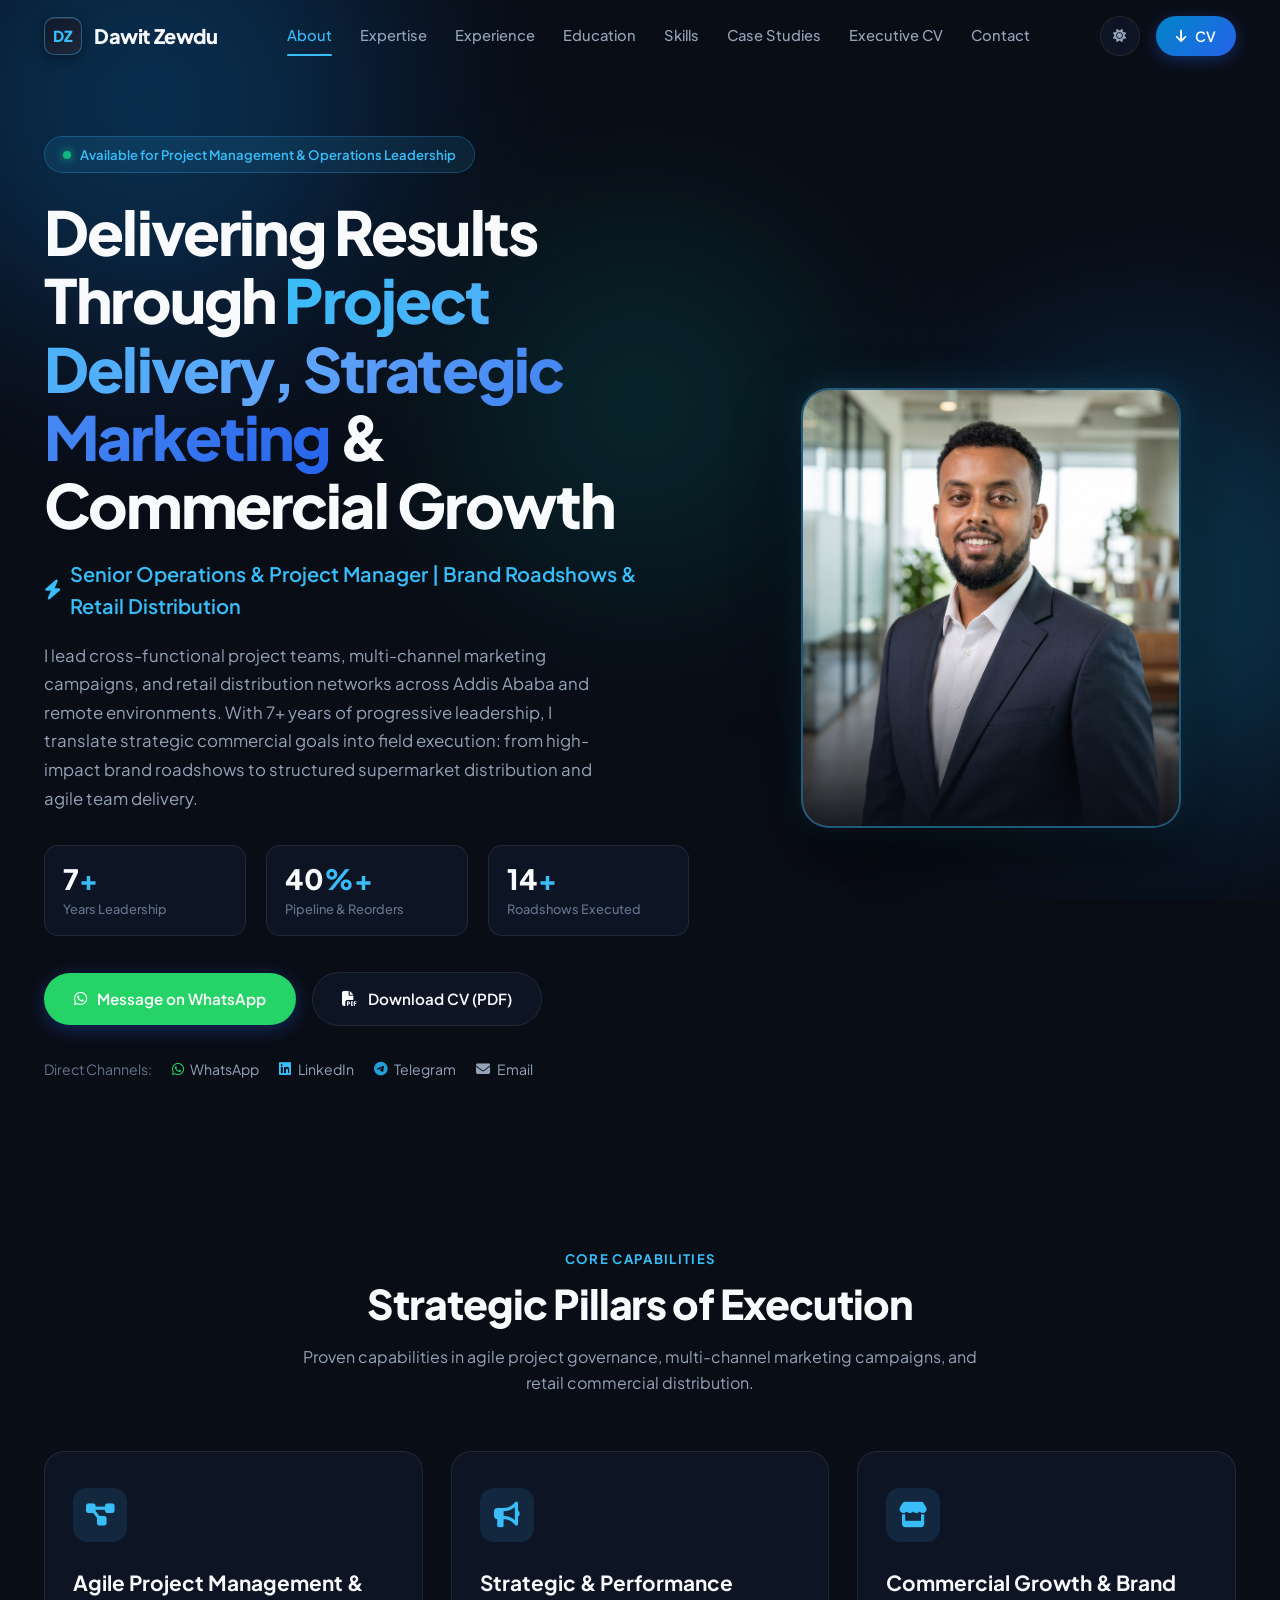
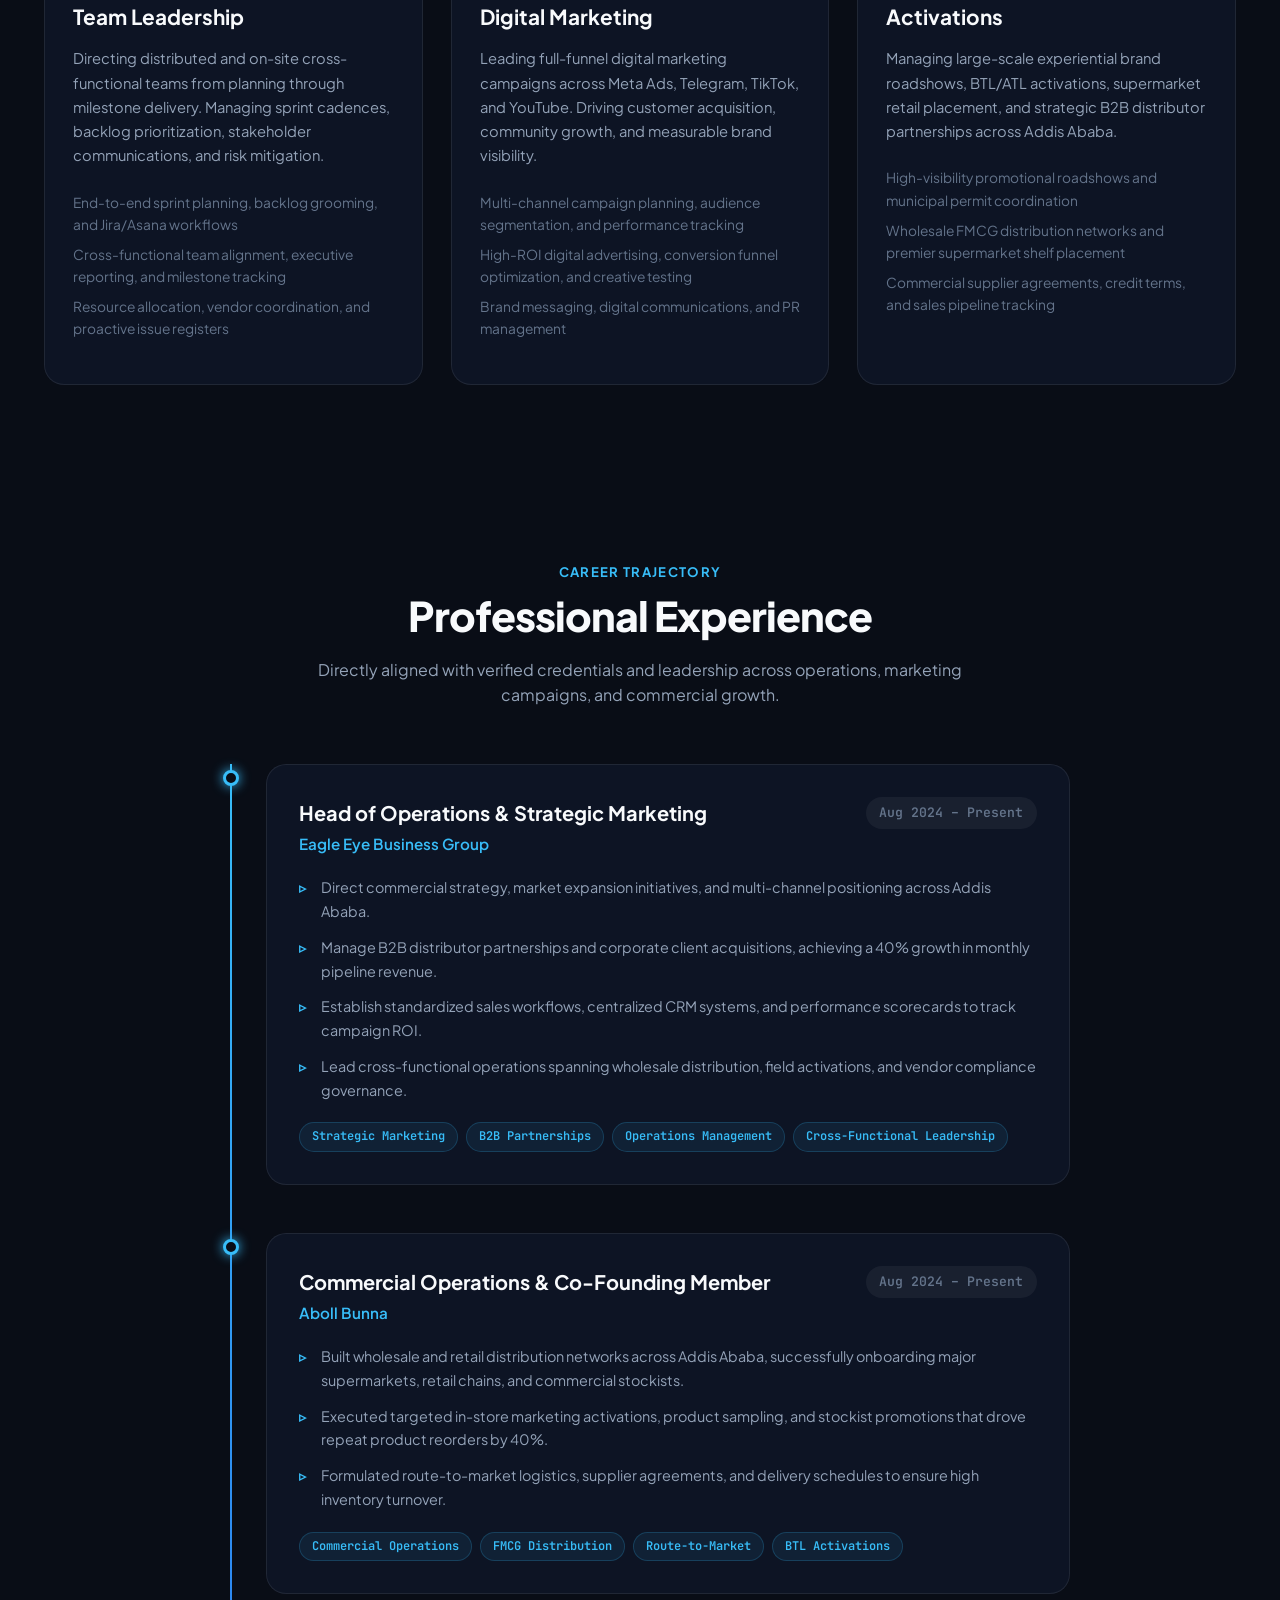
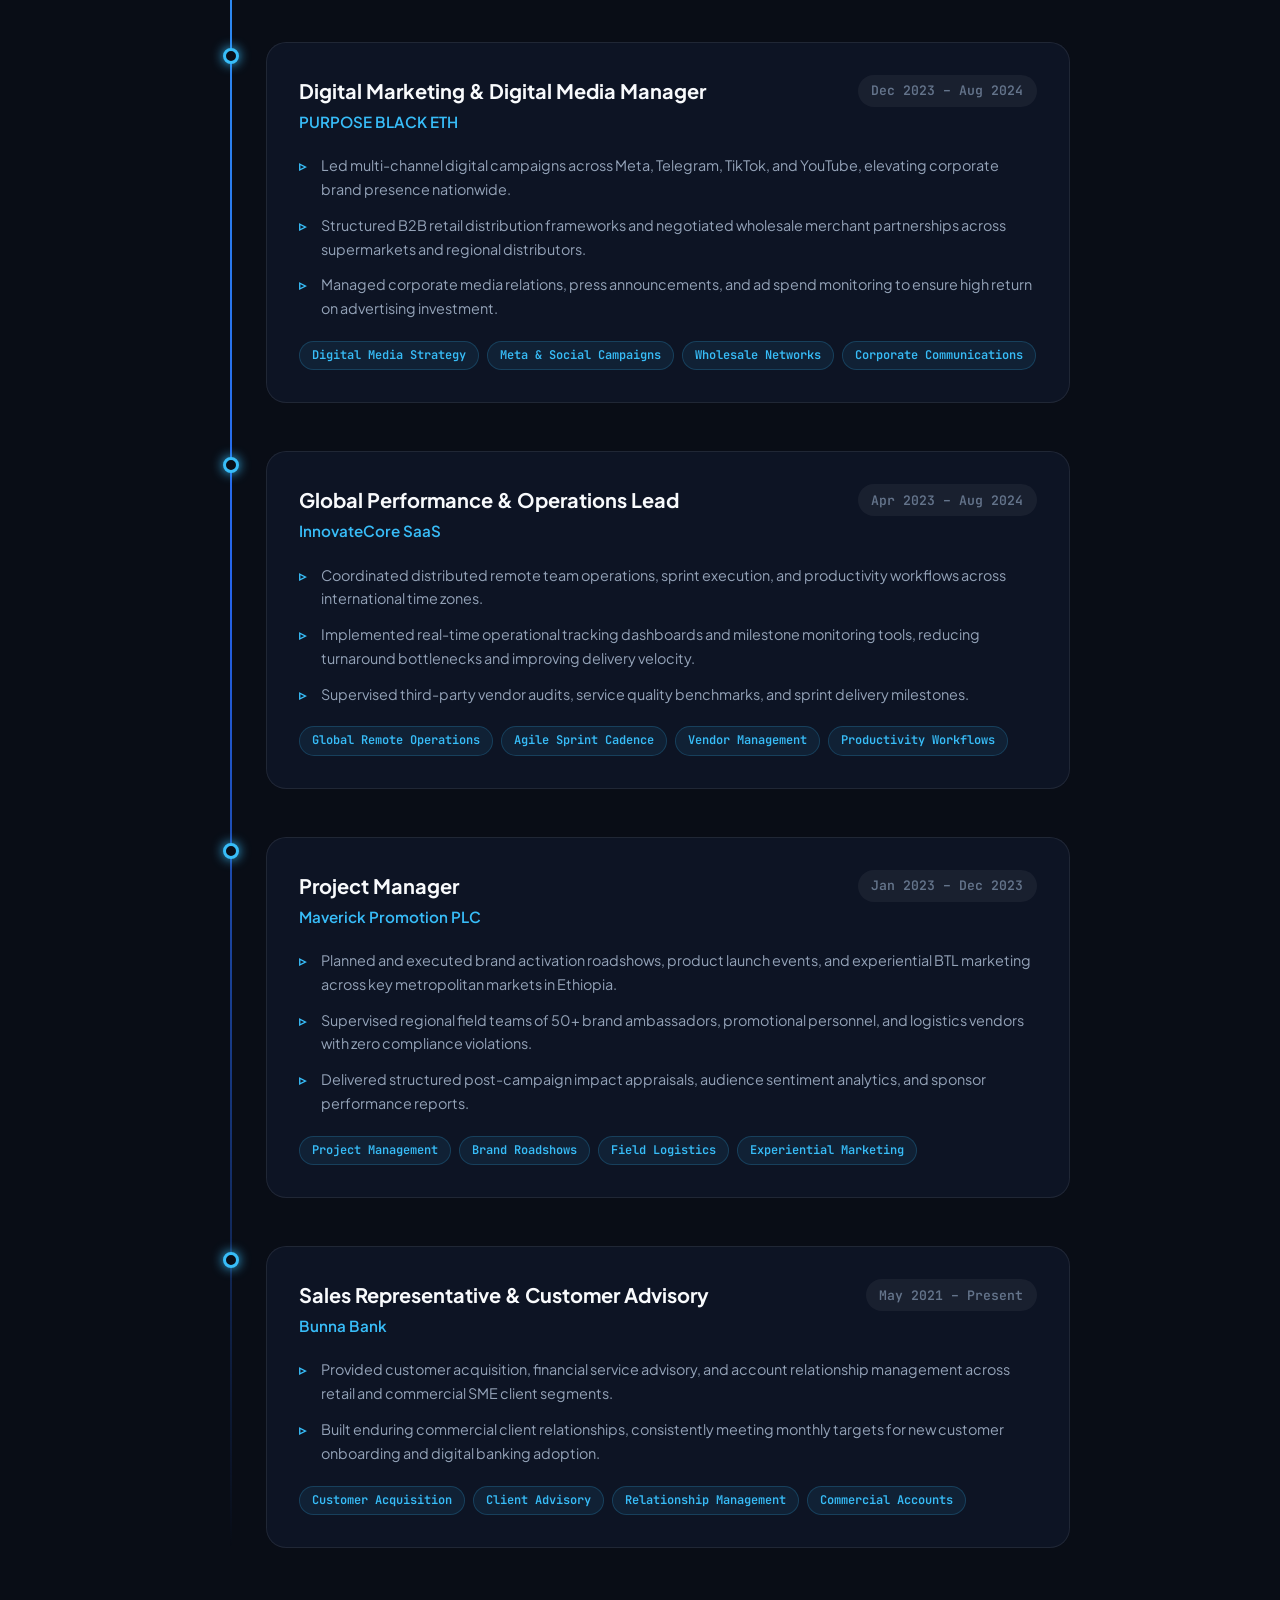
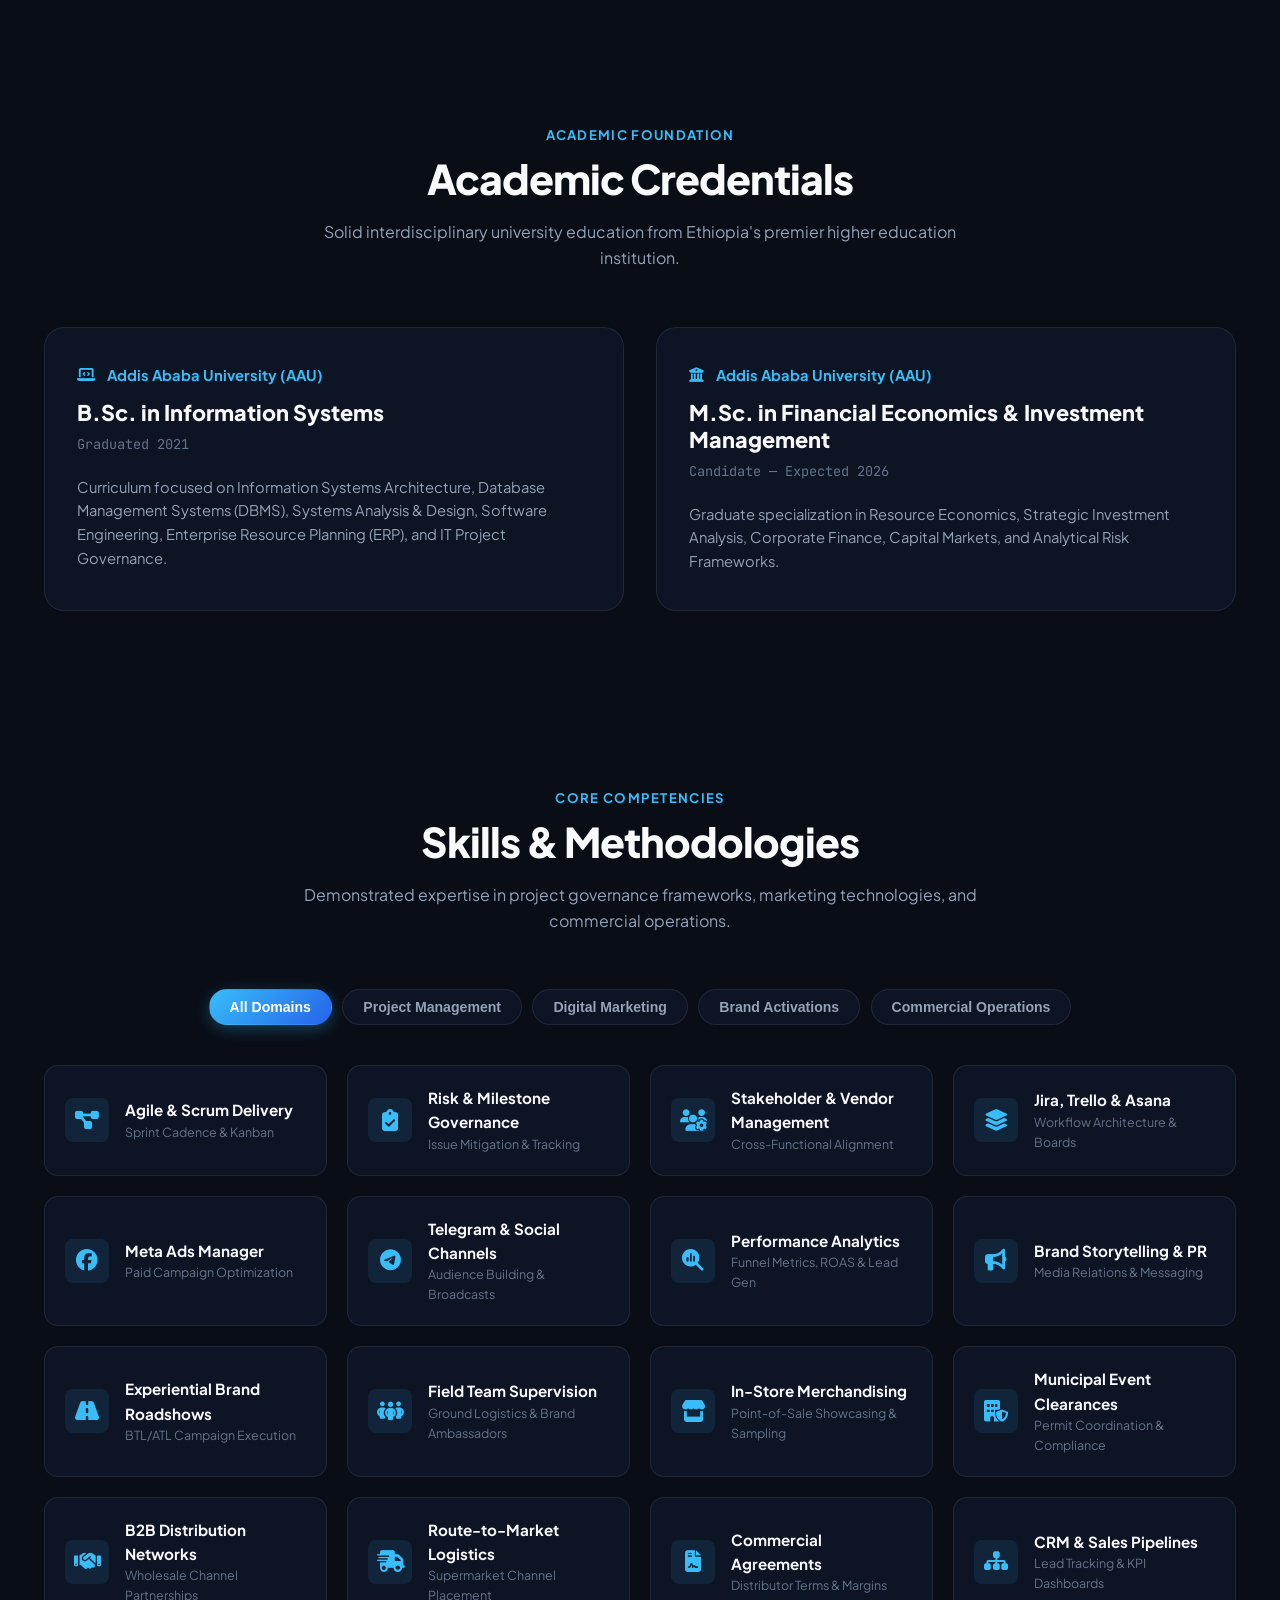
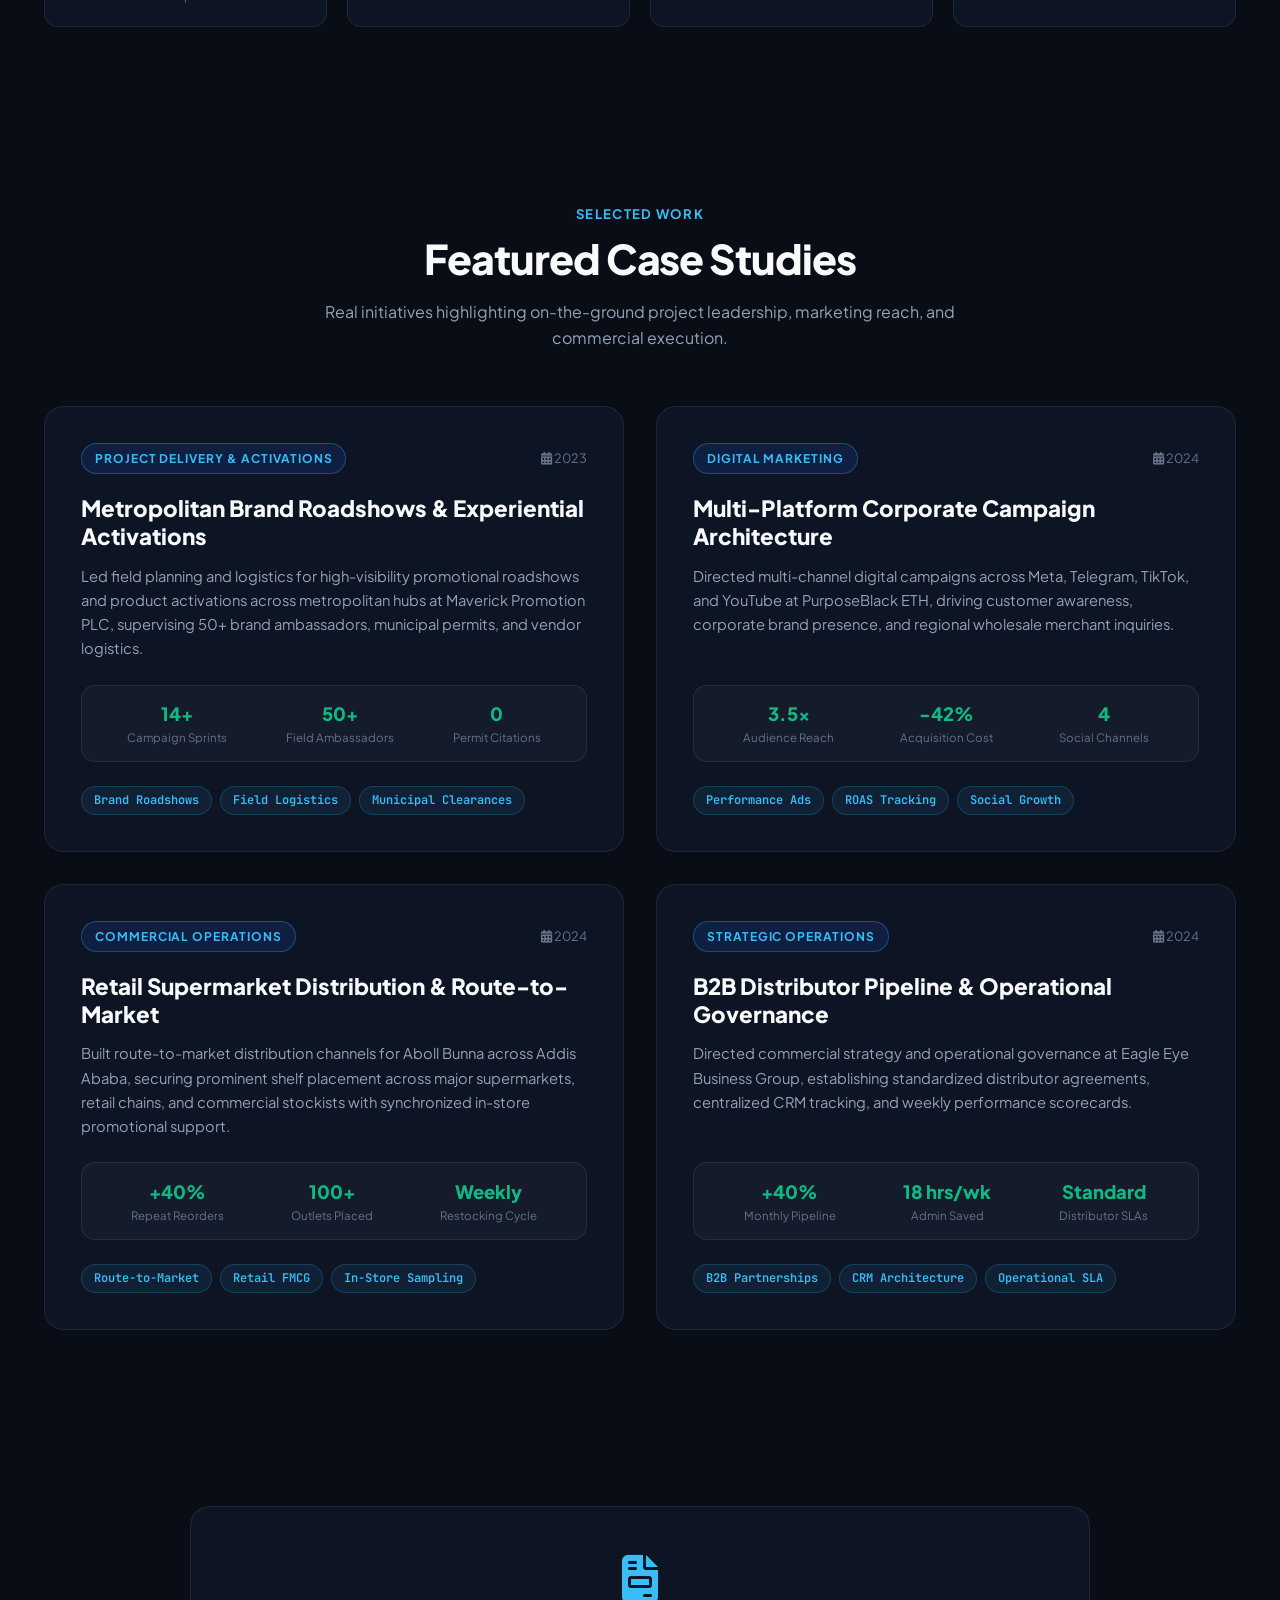
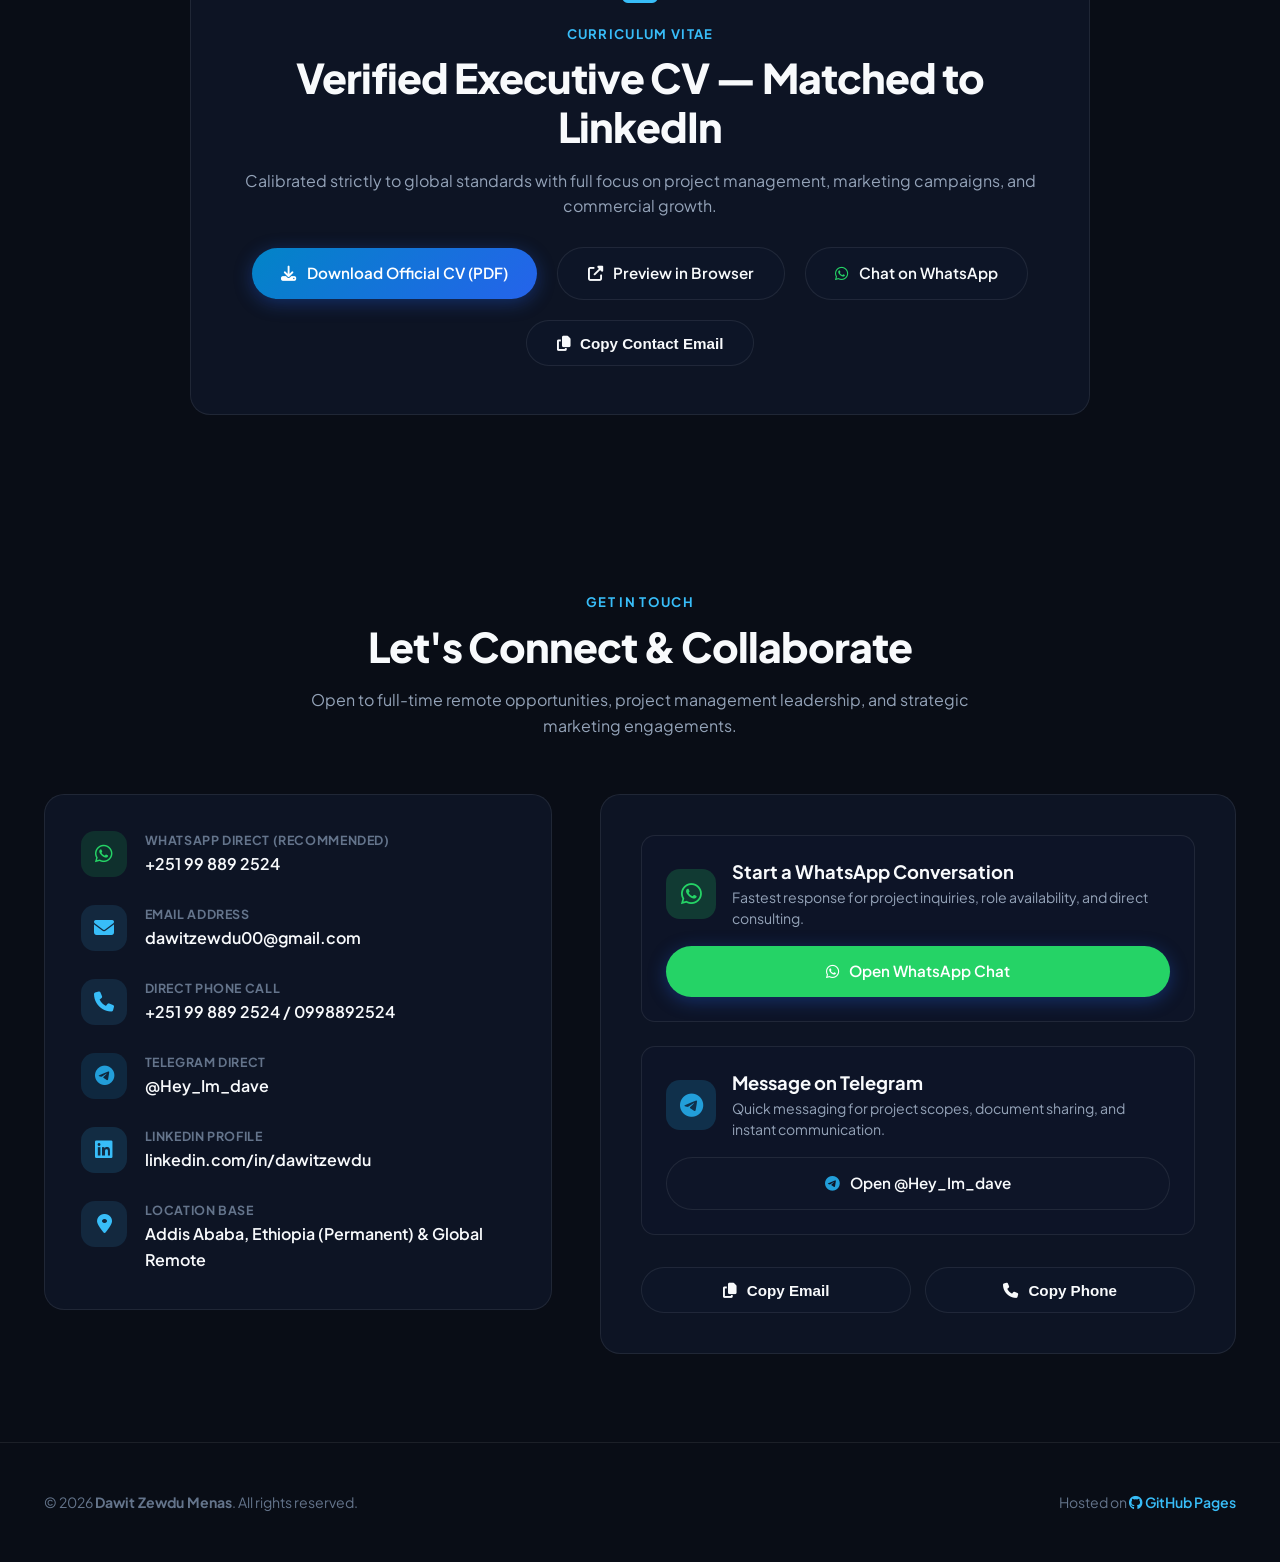
==== commit 5884f7d9: "feat(mobile): executive ice-cyan/cobalt palette, bespoke spacious header, and luxury full-drawer nav" ====
--- a/index.html
+++ b/index.html
@@ -72,7 +72,7 @@
   <link rel="stylesheet" href="https://cdnjs.cloudflare.com/ajax/libs/font-awesome/6.5.1/css/all.min.css">
   
   <!-- Custom Design System Stylesheet -->
-  <link rel="stylesheet" href="styles.css">
+  <link rel="stylesheet" href="styles.css?v=3">
 </head>
 <body>
 
@@ -87,24 +87,117 @@
   <header class="site-header">
     <div class="container">
       <div class="nav-wrapper">
-        <a href="#about" class="brand-logo">
+        <a href="#about" class="brand-logo" aria-label="Dawit Zewdu - Home">
           <div class="logo-badge">DZ</div>
-          <span>Dawit Zewdu</span>
+          <span class="brand-name">Dawit Zewdu</span>
         </a>
 
-        <!-- Navigation Links -->
-        <ul class="nav-menu" id="navMenu">
-          <li><a href="#about" class="nav-link active">About</a></li>
-          <li><a href="#pillars" class="nav-link">Expertise</a></li>
-          <li><a href="#experience" class="nav-link">Experience</a></li>
-          <li><a href="#education" class="nav-link">Education</a></li>
-          <li><a href="#skills" class="nav-link">Skills</a></li>
-          <li><a href="#projects" class="nav-link">Case Studies</a></li>
-          <li><a href="#resume" class="nav-link">CV</a></li>
-          <li><a href="#contact" class="nav-link">Contact</a></li>
-        </ul>
-
-        <!-- Navigation Action Buttons -->
+        <!-- Main Navigation & Mobile Drawer -->
+        <nav class="nav-menu" id="navMenu" aria-label="Primary Navigation">
+          <!-- Mobile Drawer Header -->
+          <div class="drawer-header-mobile">
+            <div class="drawer-badge-pill">
+              <span class="pulse-dot"></span>
+              <span>Operations &bull; Project Management</span>
+            </div>
+          </div>
+
+          <!-- Navigation Links List -->
+          <ul class="nav-links-list">
+            <li>
+              <a href="#about" class="nav-link active">
+                <span class="nav-num">01</span>
+                <span class="nav-label">About</span>
+                <i class="fas fa-chevron-right nav-arrow" aria-hidden="true"></i>
+              </a>
+            </li>
+            <li>
+              <a href="#pillars" class="nav-link">
+                <span class="nav-num">02</span>
+                <span class="nav-label">Expertise</span>
+                <i class="fas fa-chevron-right nav-arrow" aria-hidden="true"></i>
+              </a>
+            </li>
+            <li>
+              <a href="#experience" class="nav-link">
+                <span class="nav-num">03</span>
+                <span class="nav-label">Experience</span>
+                <i class="fas fa-chevron-right nav-arrow" aria-hidden="true"></i>
+              </a>
+            </li>
+            <li>
+              <a href="#education" class="nav-link">
+                <span class="nav-num">04</span>
+                <span class="nav-label">Education</span>
+                <i class="fas fa-chevron-right nav-arrow" aria-hidden="true"></i>
+              </a>
+            </li>
+            <li>
+              <a href="#skills" class="nav-link">
+                <span class="nav-num">05</span>
+                <span class="nav-label">Skills</span>
+                <i class="fas fa-chevron-right nav-arrow" aria-hidden="true"></i>
+              </a>
+            </li>
+            <li>
+              <a href="#projects" class="nav-link">
+                <span class="nav-num">06</span>
+                <span class="nav-label">Case Studies</span>
+                <i class="fas fa-chevron-right nav-arrow" aria-hidden="true"></i>
+              </a>
+            </li>
+            <li>
+              <a href="#resume" class="nav-link">
+                <span class="nav-num">07</span>
+                <span class="nav-label">Executive CV</span>
+                <i class="fas fa-chevron-right nav-arrow" aria-hidden="true"></i>
+              </a>
+            </li>
+            <li>
+              <a href="#contact" class="nav-link">
+                <span class="nav-num">08</span>
+                <span class="nav-label">Contact</span>
+                <i class="fas fa-chevron-right nav-arrow" aria-hidden="true"></i>
+              </a>
+            </li>
+          </ul>
+
+          <!-- Mobile Drawer Footer Actions -->
+          <div class="drawer-footer-mobile">
+            <!-- Theme Toggle Bar -->
+            <div class="drawer-theme-row">
+              <span class="theme-row-label"><i class="fas fa-palette"></i> Interface Theme</span>
+              <button id="mobileThemeToggleBtn" class="drawer-theme-pill" aria-label="Toggle Dark or Light Mode">
+                <i class="fas fa-sun"></i>
+                <span id="mobileThemeText">Light Mode</span>
+              </button>
+            </div>
+
+            <!-- Primary CV Action -->
+            <a href="assets/Dawit_Zewdu_Menas_CV.pdf" class="drawer-cv-btn" download="Dawit_Zewdu_Menas_CV.pdf">
+              <i class="fas fa-arrow-down"></i>
+              <span>Download Executive CV (PDF)</span>
+            </a>
+
+            <!-- Quick Direct Contacts -->
+            <div class="drawer-socials-grid">
+              <a href="https://wa.me/251998892524" target="_blank" rel="noopener" class="drawer-social-btn whatsapp">
+                <i class="fab fa-whatsapp"></i>
+                <span>WhatsApp</span>
+              </a>
+              <a href="https://t.me/Hey_Im_dave" target="_blank" rel="noopener" class="drawer-social-btn telegram">
+                <i class="fab fa-telegram-plane"></i>
+                <span>Telegram</span>
+              </a>
+              <a href="mailto:dawitzewdu00@gmail.com" class="drawer-social-btn email">
+                <i class="fas fa-envelope"></i>
+                <span>Email</span>
+              </a>
+            </div>
+          </div>
+        </nav>
+
+        <!-- Navigation Action Buttons (Desktop actions + Mobile Hamburger) -->
         <div class="nav-actions">
           <button id="themeToggleBtn" class="theme-toggle-btn" aria-label="Toggle Dark / Light Theme" title="Switch Theme">
             <i class="fas fa-sun"></i>
@@ -113,8 +206,11 @@
             <i class="fas fa-arrow-down"></i>
             <span>CV</span>
           </a>
-          <button id="mobileToggle" class="mobile-toggle" aria-label="Toggle mobile menu">
-            <i class="fas fa-bars"></i>
+          <button id="mobileToggle" class="mobile-toggle" aria-label="Toggle mobile navigation menu" aria-expanded="false">
+            <span class="hamburger-box">
+              <span class="hamburger-line top"></span>
+              <span class="hamburger-line bottom"></span>
+            </span>
           </button>
         </div>
       </div>
@@ -977,22 +1073,6 @@
     </div>
   </footer>
 
-  <!-- Floating Mobile Quick Action Dock (Visible on Mobile Only) -->
-  <aside class="mobile-action-dock" aria-label="Mobile Quick Contacts">
-    <a href="https://wa.me/251998892524?text=Hi%20Dawit,%20I%20reviewed%20your%20portfolio%20and%20would%20like%20to%20discuss%20an%20opportunity." target="_blank" rel="noopener noreferrer" class="dock-btn dock-whatsapp">
-      <i class="fab fa-whatsapp"></i>
-      <span>WhatsApp</span>
-    </a>
-    <a href="assets/Dawit_Zewdu_Menas_CV.pdf" target="_blank" class="dock-btn dock-cv">
-      <i class="fas fa-file-pdf"></i>
-      <span>CV (PDF)</span>
-    </a>
-    <a href="https://t.me/Hey_Im_dave" target="_blank" rel="noopener noreferrer" class="dock-btn dock-telegram">
-      <i class="fab fa-telegram"></i>
-      <span>Telegram</span>
-    </a>
-  </aside>
-
   <!-- Interactive JavaScript -->
   <script src="script.js"></script>
 </body>
--- a/styles.css
+++ b/styles.css
@@ -19,12 +19,14 @@
   --text-muted: #64748b;
   
   --accent-cyan: #38bdf8;
-  --accent-blue: #3b82f6;
-  --accent-indigo: #6366f1;
+  --accent-blue: #2563eb;
+  --accent-sky: #0ea5e9;
+  --accent-royal: #1d4ed8;
   --accent-emerald: #10b981;
   --accent-amber: #f59e0b;
   
-  --gradient-brand: linear-gradient(135deg, #38bdf8 0%, #6366f1 50%, #ec4899 100%);
+  --gradient-brand: linear-gradient(135deg, #38bdf8 0%, #2563eb 100%);
+  --gradient-text: linear-gradient(135deg, #38bdf8 0%, #60a5fa 45%, #2563eb 100%);
   --gradient-surface: linear-gradient(180deg, rgba(30, 41, 59, 0.5) 0%, rgba(15, 23, 42, 0.7) 100%);
   --gradient-glow: radial-gradient(circle at 50% 50%, rgba(56, 189, 248, 0.15) 0%, transparent 70%);
 
@@ -59,6 +61,9 @@
   --text-secondary: #475569;
   --text-muted: #64748b;
   
+  --gradient-brand: linear-gradient(135deg, #0284c7 0%, #1d4ed8 100%);
+  --gradient-text: linear-gradient(135deg, #0284c7 0%, #1d4ed8 100%);
+
   --shadow-sm: 0 2px 8px rgba(0, 0, 0, 0.05);
   --shadow-md: 0 8px 30px rgba(0, 0, 0, 0.08);
   --shadow-lg: 0 20px 40px rgba(0, 0, 0, 0.12);
@@ -103,14 +108,14 @@
   position: absolute;
   border-radius: 50%;
   filter: blur(100px);
-  opacity: 0.4;
+  opacity: 0.35;
   transition: transform var(--transition-slow);
 }
 
 .orb-1 {
   width: 500px;
   height: 500px;
-  background: radial-gradient(circle, #38bdf8, #6366f1);
+  background: radial-gradient(circle, #0284c7, #1e3a8a);
   top: -150px;
   left: -100px;
   animation: floatOrb 18s ease-in-out infinite alternate;
@@ -119,7 +124,7 @@
 .orb-2 {
   width: 450px;
   height: 450px;
-  background: radial-gradient(circle, #ec4899, #8b5cf6);
+  background: radial-gradient(circle, #0d9488, #1d4ed8);
   bottom: 10%;
   right: -100px;
   animation: floatOrb 22s ease-in-out infinite alternate-reverse;
@@ -128,12 +133,12 @@
 .orb-3 {
   width: 350px;
   height: 350px;
-  background: radial-gradient(circle, #10b981, #06b6d4);
+  background: radial-gradient(circle, #10b981, #0284c7);
   top: 45%;
   left: 50%;
   transform: translate(-50%, -50%);
   animation: floatOrb 26s ease-in-out infinite alternate;
-  opacity: 0.2;
+  opacity: 0.18;
 }
 
 @keyframes floatOrb {
@@ -196,20 +201,50 @@
 }
 
 .logo-badge {
-  width: 40px;
-  height: 40px;
-  background: var(--gradient-brand);
-  border-radius: var(--radius-md);
+  width: 38px;
+  height: 38px;
+  background: linear-gradient(145deg, #0f172a 0%, #1e293b 100%);
+  border: 1.5px solid rgba(56, 189, 248, 0.4);
+  border-radius: 10px;
   display: flex;
   align-items: center;
   justify-content: center;
-  color: #fff;
+  color: #38bdf8;
   font-weight: 800;
-  font-size: 1.05rem;
-  box-shadow: 0 4px 14px rgba(56, 189, 248, 0.35);
+  font-size: 0.95rem;
+  letter-spacing: -0.02em;
+  box-shadow: 0 4px 14px rgba(0, 0, 0, 0.4), inset 0 1px 0 rgba(255, 255, 255, 0.12);
+  transition: all var(--transition-fast);
+  flex-shrink: 0;
+}
+
+.brand-logo:hover .logo-badge {
+  border-color: #38bdf8;
+  box-shadow: 0 0 16px rgba(56, 189, 248, 0.4), inset 0 1px 0 rgba(255, 255, 255, 0.2);
+  transform: translateY(-1px);
+}
+
+[data-theme="light"] .logo-badge {
+  background: linear-gradient(145deg, #ffffff 0%, #f1f5f9 100%);
+  border: 1.5px solid rgba(37, 99, 235, 0.35);
+  color: #2563eb;
+  box-shadow: 0 2px 8px rgba(37, 99, 235, 0.12);
+}
+
+/* Base Desktop Navigation Setup */
+.drawer-header-mobile,
+.drawer-footer-mobile,
+.nav-num,
+.nav-arrow {
+  display: none;
 }
 
 .nav-menu {
+  display: flex;
+  align-items: center;
+}
+
+.nav-links-list {
   display: flex;
   align-items: center;
   gap: 1.75rem;
@@ -223,6 +258,8 @@
   font-weight: 500;
   transition: color var(--transition-fast);
   position: relative;
+  padding: 0.25rem 0;
+  display: inline-block;
 }
 
 .nav-link:hover, .nav-link.active {
@@ -280,9 +317,9 @@
   font-weight: 600;
   border-radius: var(--radius-full);
   text-decoration: none;
-  background: var(--gradient-brand);
+  background: linear-gradient(135deg, #0284c7 0%, #2563eb 100%);
   color: #fff;
-  box-shadow: 0 4px 16px rgba(99, 102, 241, 0.35);
+  box-shadow: 0 4px 16px rgba(37, 99, 235, 0.35);
   transition: all var(--transition-fast);
 }
 
@@ -293,11 +330,57 @@
 
 .mobile-toggle {
   display: none;
-  background: none;
-  border: none;
-  color: var(--text-primary);
-  font-size: 1.5rem;
+  width: 42px;
+  height: 42px;
+  background: rgba(15, 23, 42, 0.8);
+  border: 1px solid var(--border-subtle);
+  border-radius: 10px;
   cursor: pointer;
+  align-items: center;
+  justify-content: center;
+  padding: 0;
+  transition: all var(--transition-fast);
+  position: relative;
+  flex-shrink: 0;
+}
+
+[data-theme="light"] .mobile-toggle {
+  background: rgba(241, 245, 249, 0.9);
+}
+
+.mobile-toggle:hover {
+  border-color: var(--accent-cyan);
+  background: rgba(56, 189, 248, 0.08);
+}
+
+.hamburger-box {
+  width: 20px;
+  height: 14px;
+  position: relative;
+  display: flex;
+  flex-direction: column;
+  justify-content: space-between;
+  align-items: center;
+  pointer-events: none;
+}
+
+.hamburger-line {
+  width: 100%;
+  height: 2px;
+  background: var(--text-primary);
+  border-radius: 2px;
+  transition: transform 0.25s cubic-bezier(0.16, 1, 0.3, 1), background-color 0.2s ease;
+  transform-origin: center;
+}
+
+.mobile-toggle.active .hamburger-line.top {
+  transform: translateY(6px) rotate(45deg);
+  background: var(--accent-cyan);
+}
+
+.mobile-toggle.active .hamburger-line.bottom {
+  transform: translateY(-6px) rotate(-45deg);
+  background: var(--accent-cyan);
 }
 
 /* -------------------------------------------------------------
@@ -358,7 +441,7 @@
 }
 
 .gradient-text {
-  background: var(--gradient-brand);
+  background: var(--gradient-text);
   -webkit-background-clip: text;
   -webkit-text-fill-color: transparent;
 }
@@ -433,13 +516,13 @@
   align-items: center;
   gap: 0.65rem;
   padding: 0.85rem 1.85rem;
-  background: var(--gradient-brand);
+  background: linear-gradient(135deg, #0284c7 0%, #2563eb 100%);
   color: #fff;
   font-weight: 600;
   font-size: 0.95rem;
   border-radius: var(--radius-full);
   text-decoration: none;
-  box-shadow: 0 4px 20px rgba(99, 102, 241, 0.4);
+  box-shadow: 0 4px 18px rgba(37, 99, 235, 0.35);
   transition: all var(--transition-fast);
   border: none;
   cursor: pointer;
@@ -447,7 +530,8 @@
 
 .btn-primary:hover {
   transform: translateY(-2px);
-  box-shadow: 0 8px 30px rgba(56, 189, 248, 0.5);
+  background: linear-gradient(135deg, #38bdf8 0%, #1d4ed8 100%);
+  box-shadow: 0 8px 30px rgba(56, 189, 248, 0.45);
 }
 
 .btn-secondary {
@@ -730,7 +814,7 @@
   bottom: 0;
   left: 20px;
   width: 2px;
-  background: linear-gradient(180deg, var(--accent-cyan) 0%, var(--accent-indigo) 60%, transparent 100%);
+  background: linear-gradient(180deg, var(--accent-cyan) 0%, var(--accent-blue) 60%, transparent 100%);
 }
 
 .timeline-item {
@@ -1017,9 +1101,9 @@
   text-transform: uppercase;
   letter-spacing: 0.08em;
   padding: 0.3rem 0.8rem;
-  background: rgba(99, 102, 241, 0.15);
-  border: 1px solid rgba(99, 102, 241, 0.3);
-  color: var(--accent-indigo);
+  background: rgba(37, 99, 235, 0.15);
+  border: 1px solid rgba(56, 189, 248, 0.3);
+  color: var(--accent-cyan);
   border-radius: var(--radius-full);
 }
 
@@ -1317,10 +1401,6 @@
   display: none;
 }
 
-.mobile-action-dock {
-  display: none;
-}
-
 .badge-short {
   display: none;
 }
@@ -1329,10 +1409,6 @@
    MOBILE & TABLET RESPONSIVE SYSTEM
 ---------------------------------------------------------------- */
 @media (max-width: 768px) {
-  body {
-    padding-bottom: 74px; /* Ensure content is never obscured by the mobile dock */
-  }
-
   .section-padding {
     padding: 3.25rem 0;
   }
@@ -1498,28 +1574,267 @@
     margin-top: 1.25rem;
   }
 
-  /* Responsive Navigation Drawer */
+  /* Uncongested Mobile Top Bar */
+  .site-header {
+    padding: 0.75rem 0;
+  }
+
+  .site-header.scrolled {
+    padding: 0.65rem 0;
+  }
+
+  .nav-actions .theme-toggle-btn,
+  .nav-actions .btn-header {
+    display: none !important;
+  }
+
+  .mobile-toggle {
+    display: flex !important;
+  }
+
+  /* Bespoke Luxury Mobile Navigation Drawer */
   .nav-menu {
     position: fixed;
-    top: 70px;
+    top: 64px;
     left: 0;
     width: 100%;
-    background: rgba(9, 13, 22, 0.96);
-    backdrop-filter: blur(20px);
-    -webkit-backdrop-filter: blur(20px);
+    height: calc(100dvh - 64px);
+    background: rgba(9, 13, 22, 0.98);
+    backdrop-filter: blur(28px);
+    -webkit-backdrop-filter: blur(28px);
+    border-top: 1px solid var(--border-subtle);
+    display: flex !important;
+    flex-direction: column;
+    justify-content: space-between;
+    padding: 1.15rem 1.15rem 1.75rem;
+    overflow-y: auto;
+    -webkit-overflow-scrolling: touch;
+    opacity: 0;
+    visibility: hidden;
+    transform: translateY(-8px);
+    transition: opacity 0.25s cubic-bezier(0.16, 1, 0.3, 1), transform 0.25s cubic-bezier(0.16, 1, 0.3, 1), visibility 0.25s cubic-bezier(0.16, 1, 0.3, 1);
+    z-index: 999;
+  }
+
+  [data-theme="light"] .nav-menu {
+    background: rgba(248, 250, 252, 0.98);
+  }
+
+  .nav-menu.active {
+    opacity: 1;
+    visibility: visible;
+    transform: translateY(0);
+  }
+
+  .drawer-header-mobile {
+    display: block !important;
+    margin-bottom: 0.85rem;
+    padding-bottom: 0.75rem;
     border-bottom: 1px solid var(--border-subtle);
+  }
+
+  .drawer-badge-pill {
+    display: inline-flex;
+    align-items: center;
+    gap: 0.5rem;
+    font-size: 0.75rem;
+    font-weight: 600;
+    color: var(--accent-cyan);
+    background: rgba(56, 189, 248, 0.08);
+    border: 1px solid rgba(56, 189, 248, 0.2);
+    padding: 0.35rem 0.75rem;
+    border-radius: var(--radius-full);
+  }
+
+  .pulse-dot {
+    width: 6px;
+    height: 6px;
+    background: #10b981;
+    border-radius: 50%;
+    box-shadow: 0 0 8px #10b981;
+  }
+
+  .nav-links-list {
+    display: flex;
     flex-direction: column;
-    padding: 1.75rem 0;
-    display: none;
-    box-shadow: 0 16px 36px rgba(0, 0, 0, 0.6);
-  }
-
-  .nav-menu.active {
+    gap: 0.4rem;
+    list-style: none;
+    width: 100%;
+    padding: 0;
+    margin: 0;
+  }
+
+  .nav-link {
     display: flex;
-  }
-
-  .mobile-toggle {
-    display: block;
+    align-items: center;
+    justify-content: space-between;
+    padding: 0.75rem 1rem;
+    background: rgba(255, 255, 255, 0.025);
+    border: 1px solid rgba(255, 255, 255, 0.05);
+    border-radius: 12px;
+    color: var(--text-primary);
+    text-decoration: none;
+    font-size: 0.95rem;
+    font-weight: 600;
+    transition: all var(--transition-fast);
+    width: 100%;
+    box-sizing: border-box;
+  }
+
+  .nav-link::after {
+    display: none !important;
+  }
+
+  [data-theme="light"] .nav-link {
+    background: rgba(0, 0, 0, 0.025);
+    border-color: rgba(0, 0, 0, 0.05);
+  }
+
+  .nav-link:hover, .nav-link.active {
+    background: rgba(56, 189, 248, 0.08);
+    border-color: rgba(56, 189, 248, 0.35);
+    color: var(--accent-cyan);
+    transform: translateX(3px);
+  }
+
+  .nav-num {
+    display: inline-block !important;
+    font-family: var(--font-mono);
+    font-size: 0.75rem;
+    color: var(--text-muted);
+    font-weight: 500;
+    margin-right: 0.75rem;
+  }
+
+  .nav-label {
+    flex: 1;
+    text-align: left;
+  }
+
+  .nav-arrow {
+    display: inline-block !important;
+    font-size: 0.75rem;
+    color: var(--text-muted);
+    transition: transform var(--transition-fast), color var(--transition-fast);
+  }
+
+  .nav-link:hover .nav-arrow, .nav-link.active .nav-arrow {
+    color: var(--accent-cyan);
+    transform: translateX(3px);
+  }
+
+  .drawer-footer-mobile {
+    display: flex !important;
+    flex-direction: column;
+    gap: 0.75rem;
+    margin-top: 1.25rem;
+    padding-top: 1rem;
+    border-top: 1px solid var(--border-subtle);
+  }
+
+  .drawer-theme-row {
+    display: flex;
+    align-items: center;
+    justify-content: space-between;
+    background: rgba(255, 255, 255, 0.03);
+    border: 1px solid var(--border-subtle);
+    border-radius: 12px;
+    padding: 0.6rem 0.85rem;
+  }
+
+  [data-theme="light"] .drawer-theme-row {
+    background: rgba(0, 0, 0, 0.03);
+  }
+
+  .theme-row-label {
+    font-size: 0.82rem;
+    font-weight: 600;
+    color: var(--text-secondary);
+    display: flex;
+    align-items: center;
+    gap: 0.5rem;
+  }
+
+  .drawer-theme-pill {
+    background: var(--bg-card);
+    border: 1px solid var(--border-subtle);
+    color: var(--text-primary);
+    padding: 0.35rem 0.75rem;
+    border-radius: var(--radius-full);
+    font-size: 0.78rem;
+    font-weight: 600;
+    display: inline-flex;
+    align-items: center;
+    gap: 0.4rem;
+    cursor: pointer;
+    transition: all var(--transition-fast);
+  }
+
+  .drawer-theme-pill:hover {
+    border-color: var(--accent-cyan);
+    color: var(--accent-cyan);
+  }
+
+  .drawer-cv-btn {
+    display: flex;
+    align-items: center;
+    justify-content: center;
+    gap: 0.6rem;
+    padding: 0.85rem 1rem;
+    background: linear-gradient(135deg, #0284c7 0%, #2563eb 100%);
+    color: #ffffff;
+    font-size: 0.9rem;
+    font-weight: 700;
+    text-decoration: none;
+    border-radius: 12px;
+    box-shadow: 0 4px 16px rgba(37, 99, 235, 0.35);
+    transition: all var(--transition-fast);
+  }
+
+  .drawer-socials-grid {
+    display: grid;
+    grid-template-columns: repeat(3, 1fr);
+    gap: 0.5rem;
+  }
+
+  .drawer-social-btn {
+    display: flex;
+    align-items: center;
+    justify-content: center;
+    gap: 0.4rem;
+    padding: 0.65rem 0.4rem;
+    background: rgba(255, 255, 255, 0.03);
+    border: 1px solid var(--border-subtle);
+    border-radius: 10px;
+    color: var(--text-secondary);
+    text-decoration: none;
+    font-size: 0.78rem;
+    font-weight: 600;
+    transition: all var(--transition-fast);
+  }
+
+  [data-theme="light"] .drawer-social-btn {
+    background: rgba(0, 0, 0, 0.03);
+  }
+
+  .drawer-social-btn:hover {
+    background: rgba(255, 255, 255, 0.06);
+    color: var(--text-primary);
+  }
+
+  .drawer-social-btn.whatsapp:hover {
+    color: #25D366;
+    border-color: rgba(37, 211, 102, 0.3);
+  }
+
+  .drawer-social-btn.telegram:hover {
+    color: #229ED9;
+    border-color: rgba(34, 158, 217, 0.3);
+  }
+
+  .drawer-social-btn.email:hover {
+    color: var(--accent-cyan);
+    border-color: rgba(56, 189, 248, 0.3);
   }
 
   /* Compact 2-Column Skills Matrix */
@@ -1706,55 +2021,6 @@
   .contact-actions-box {
     padding: 1.5rem 1.15rem;
   }
-
-  /* Floating Bottom Action Dock */
-  .mobile-action-dock {
-    display: flex;
-    position: fixed;
-    bottom: 0;
-    left: 0;
-    right: 0;
-    background: rgba(9, 13, 22, 0.94);
-    backdrop-filter: blur(20px);
-    -webkit-backdrop-filter: blur(20px);
-    border-top: 1px solid rgba(56, 189, 248, 0.3);
-    padding: 0.65rem 1rem calc(0.65rem + env(safe-area-inset-bottom, 0px));
-    gap: 0.65rem;
-    z-index: 1000;
-    box-shadow: 0 -8px 30px rgba(0, 0, 0, 0.7);
-  }
-
-  .dock-btn {
-    flex: 1;
-    display: flex;
-    align-items: center;
-    justify-content: center;
-    gap: 0.45rem;
-    padding: 0.72rem 0.4rem;
-    border-radius: var(--radius-sm);
-    font-size: 0.84rem;
-    font-weight: 700;
-    text-decoration: none;
-    transition: all var(--transition-fast);
-  }
-
-  .dock-whatsapp {
-    background: #25D366;
-    color: #ffffff;
-    box-shadow: 0 4px 15px rgba(37, 211, 102, 0.35);
-  }
-
-  .dock-cv {
-    background: rgba(56, 189, 248, 0.15);
-    border: 1px solid rgba(56, 189, 248, 0.45);
-    color: #38bdf8;
-  }
-
-  .dock-telegram {
-    background: rgba(34, 158, 217, 0.15);
-    border: 1px solid rgba(34, 158, 217, 0.45);
-    color: #229ED9;
-  }
 }
 
 @media (max-width: 480px) {
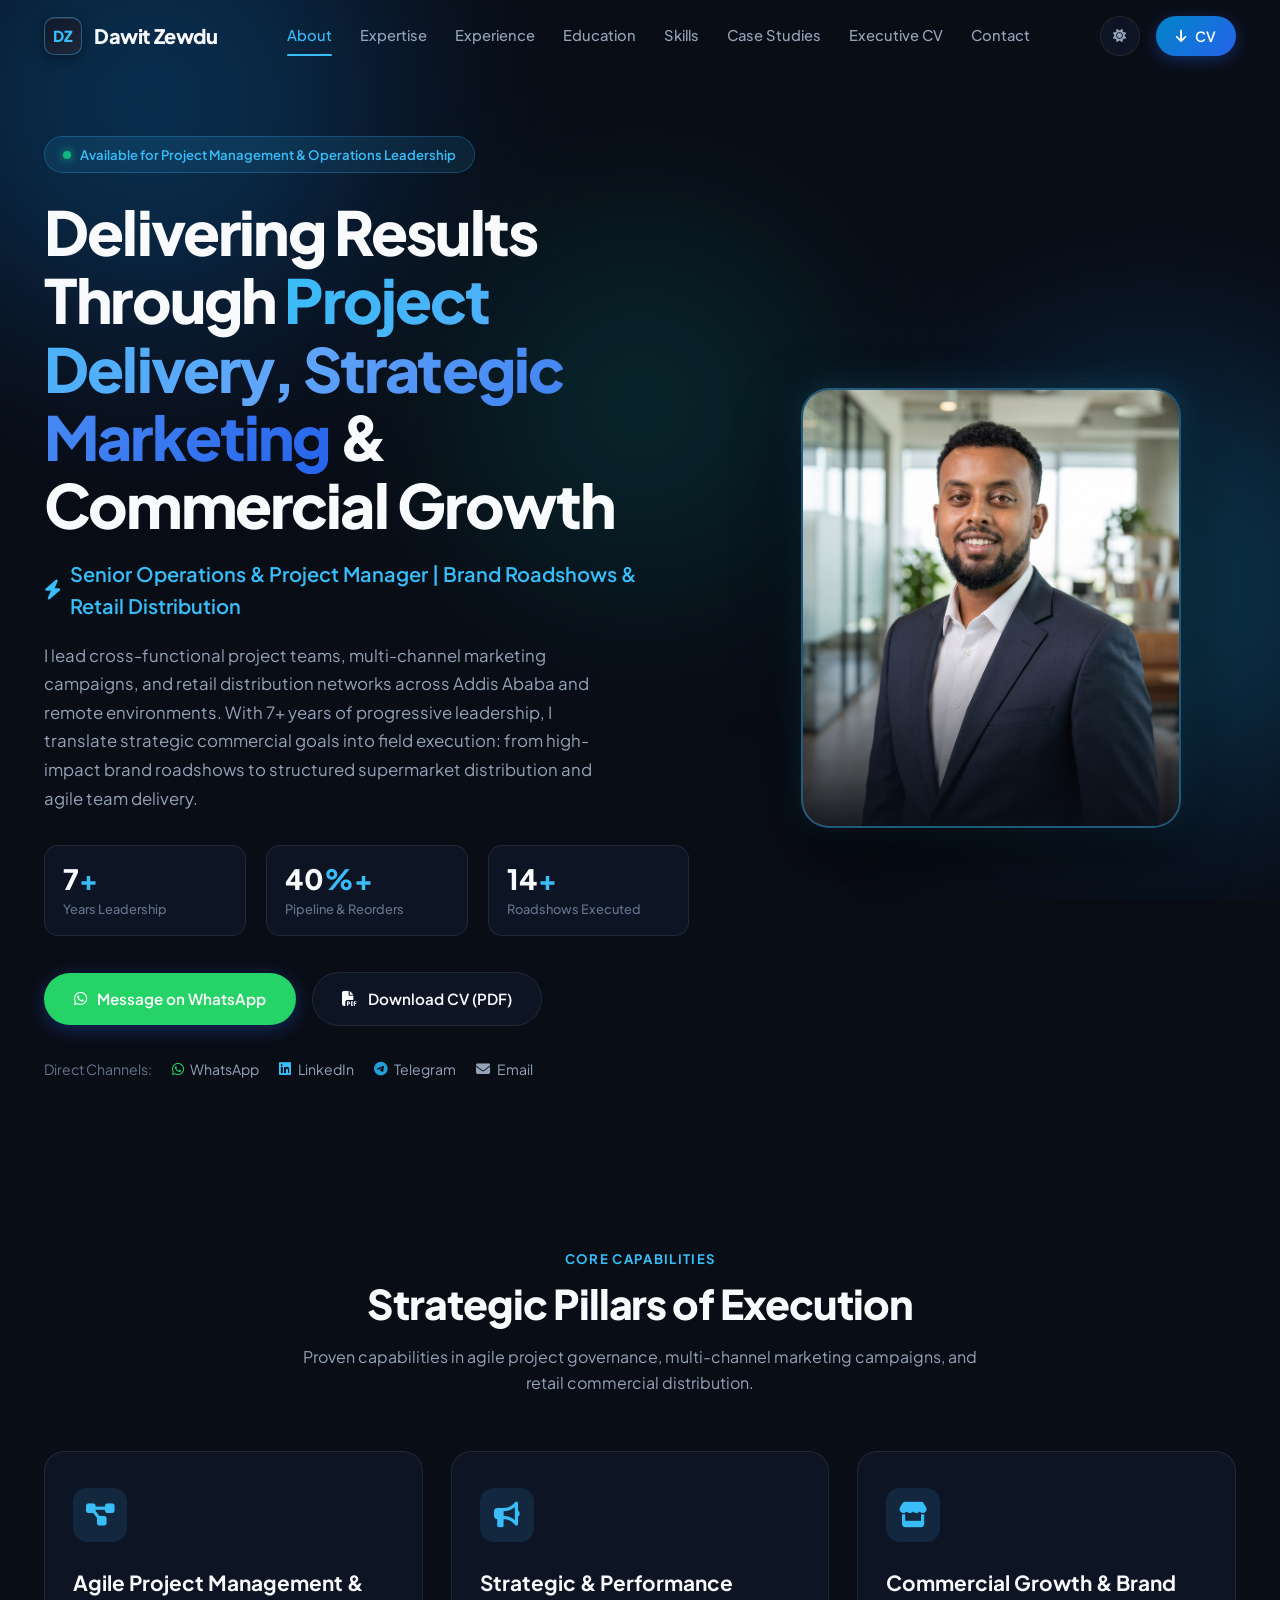
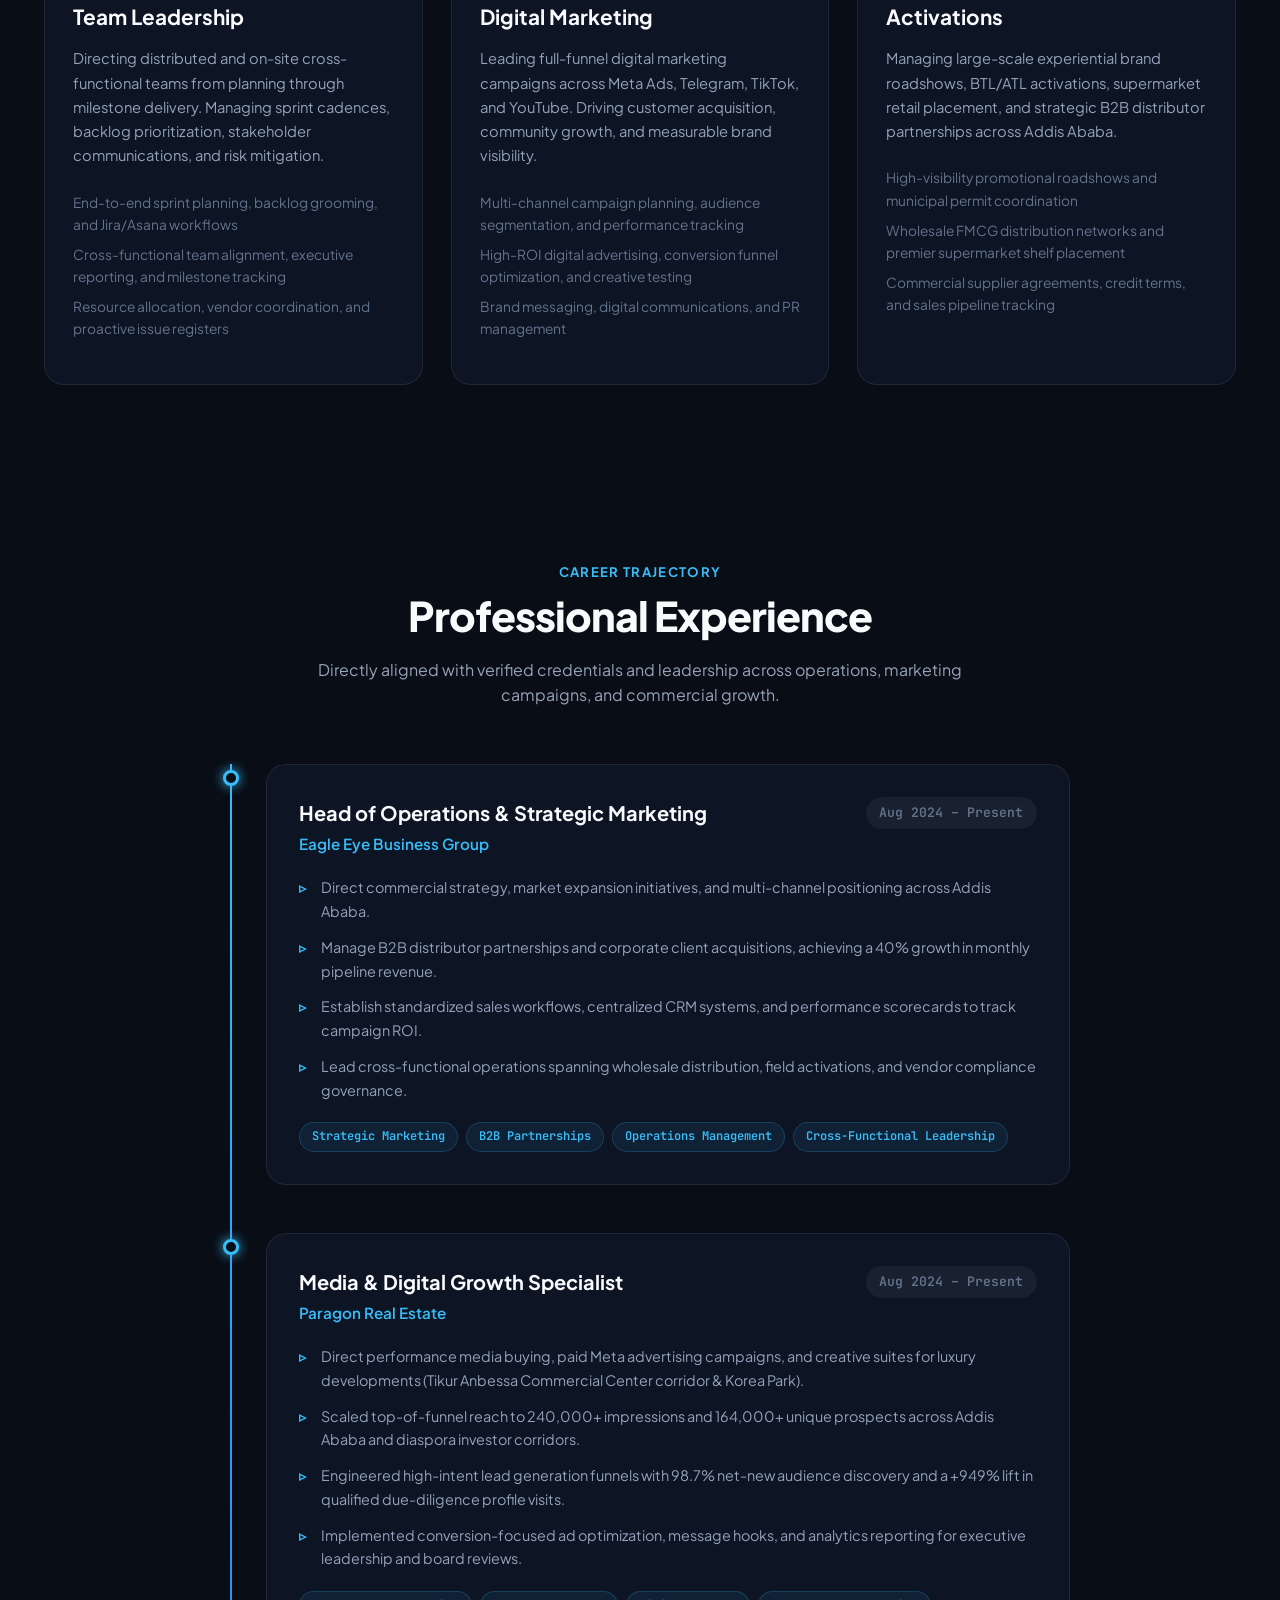
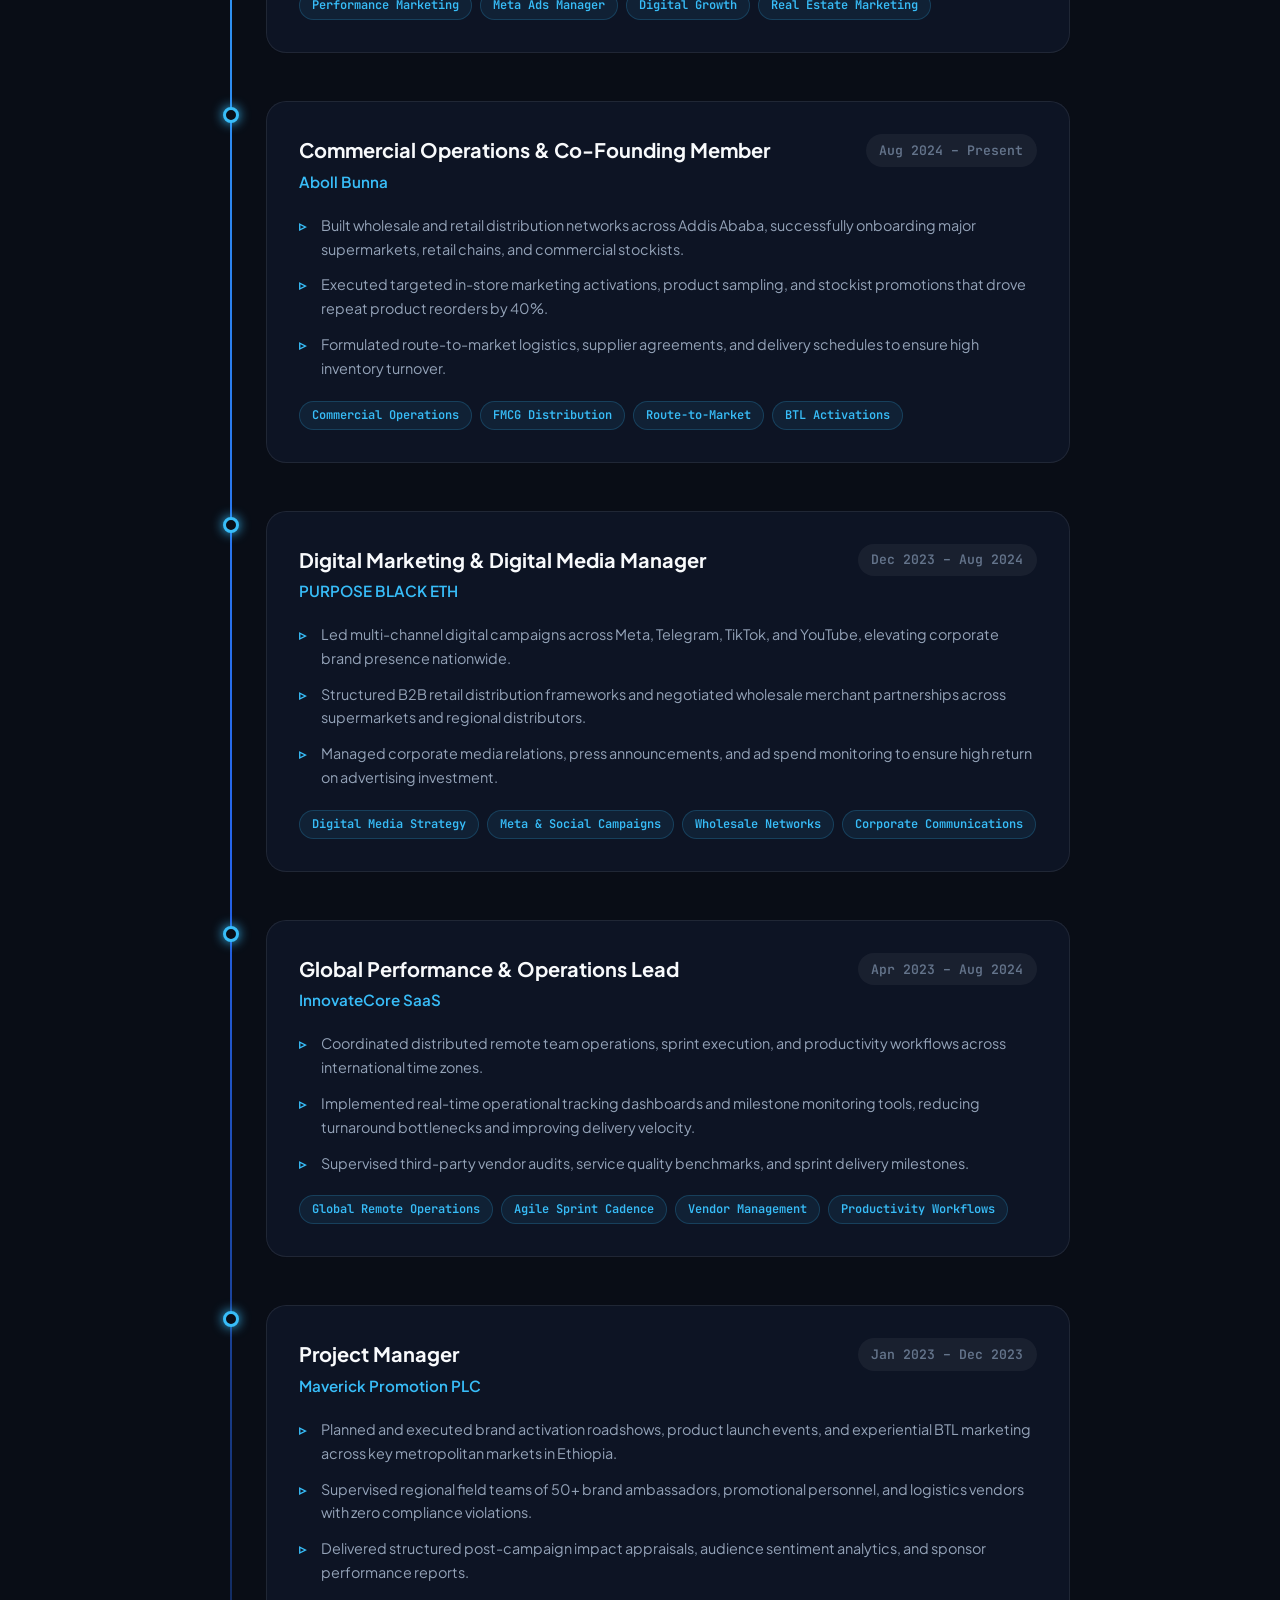
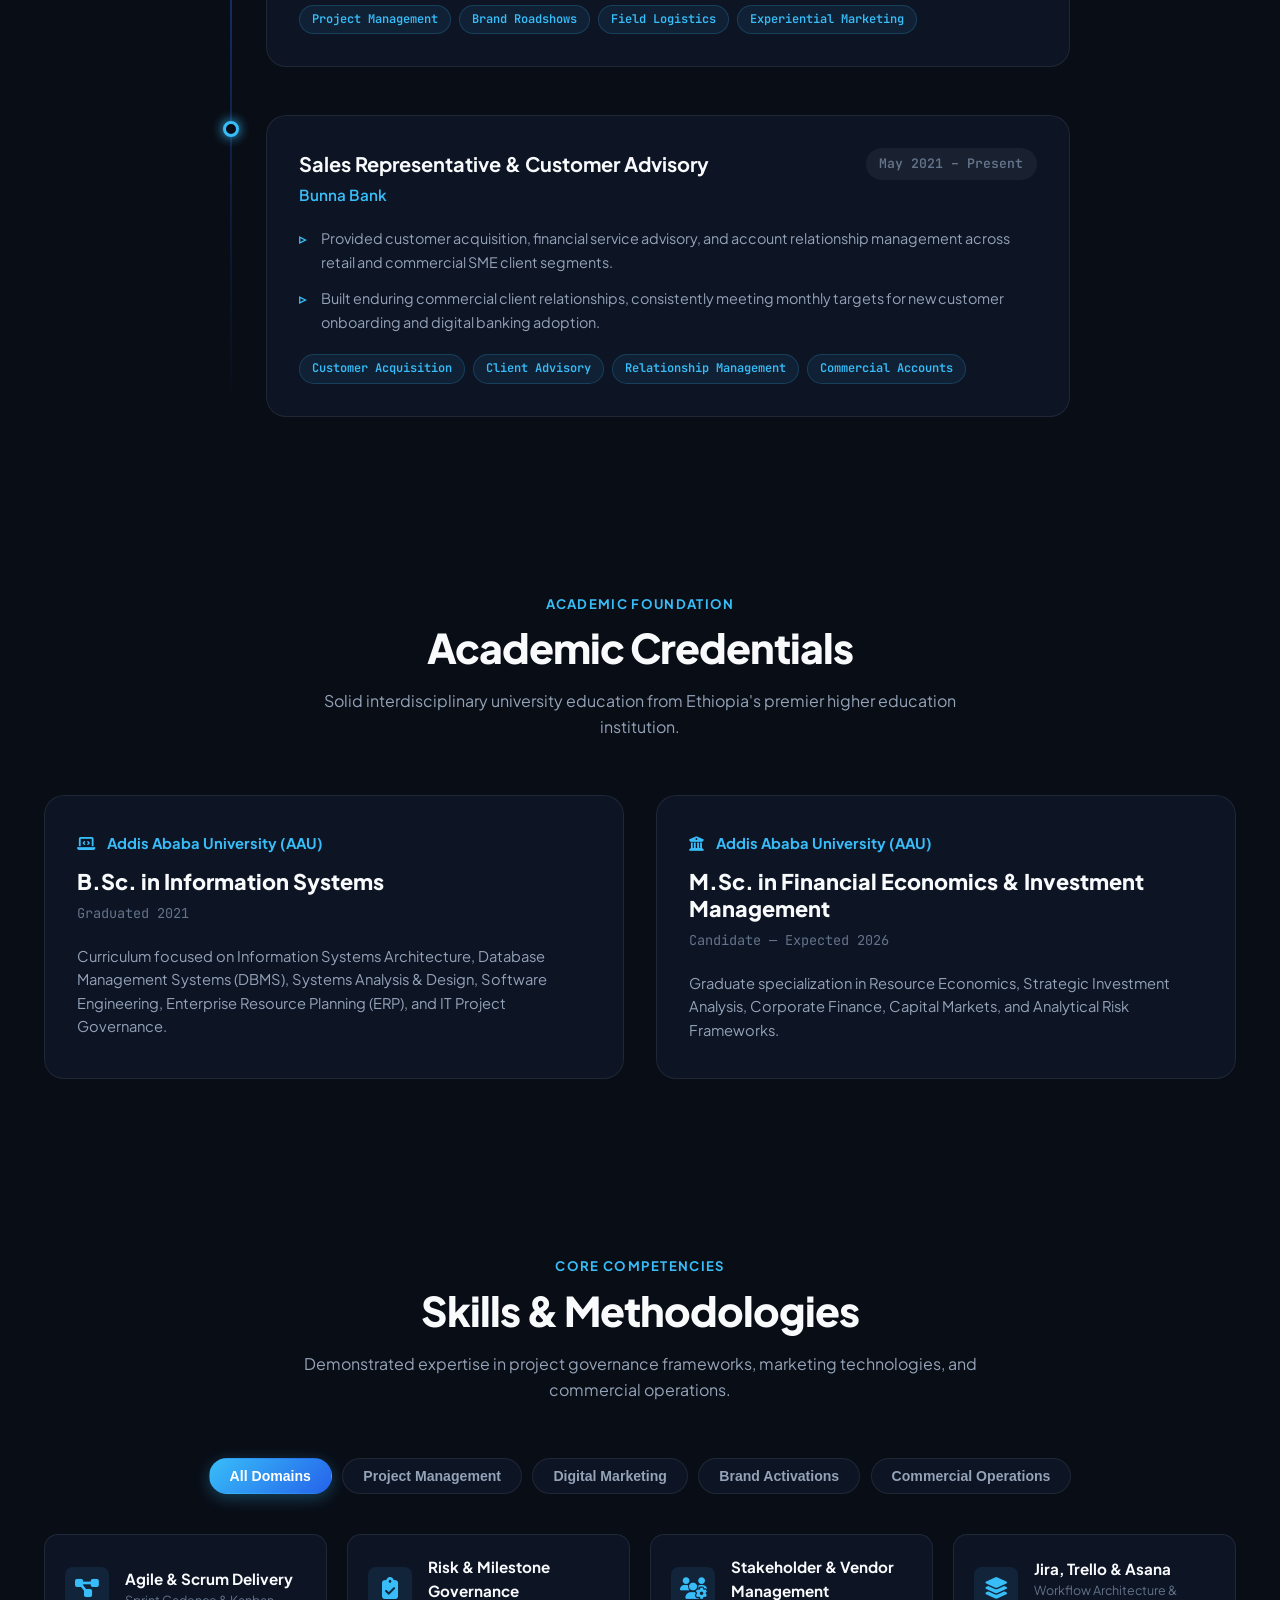
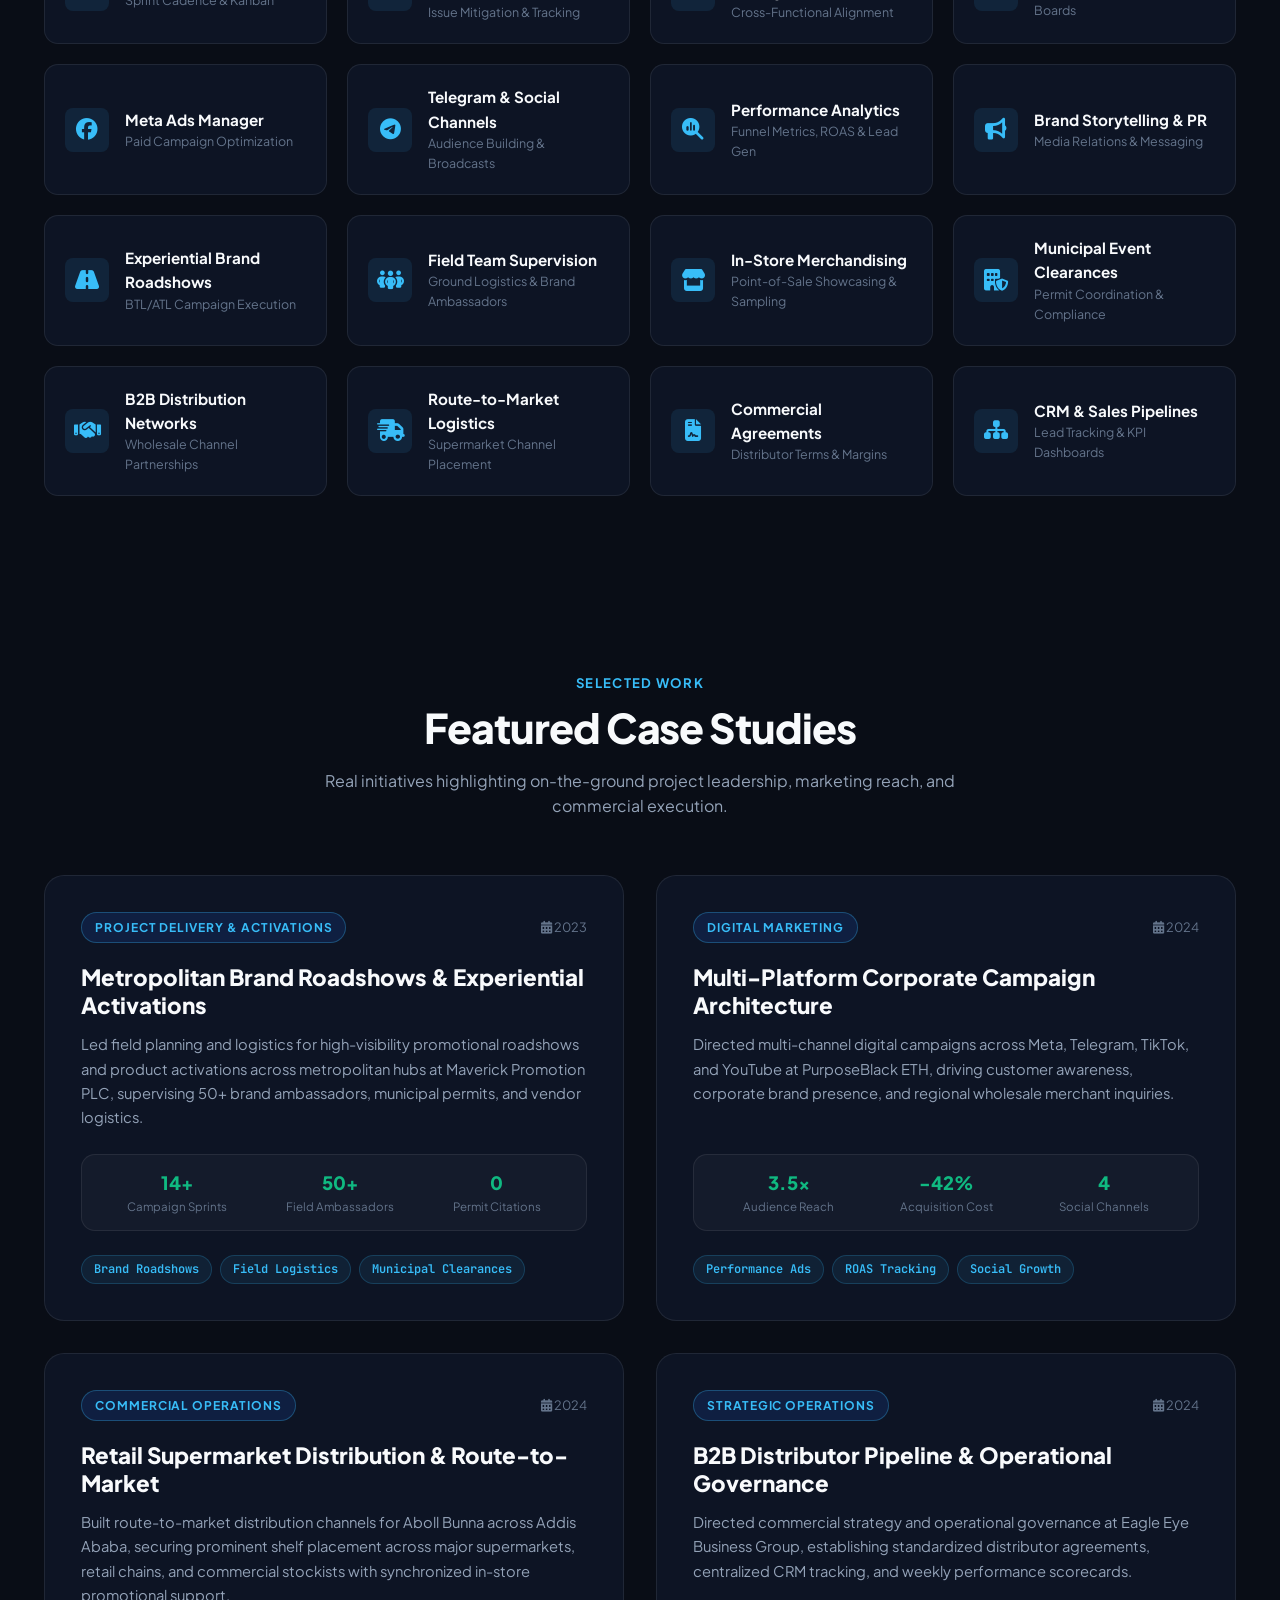
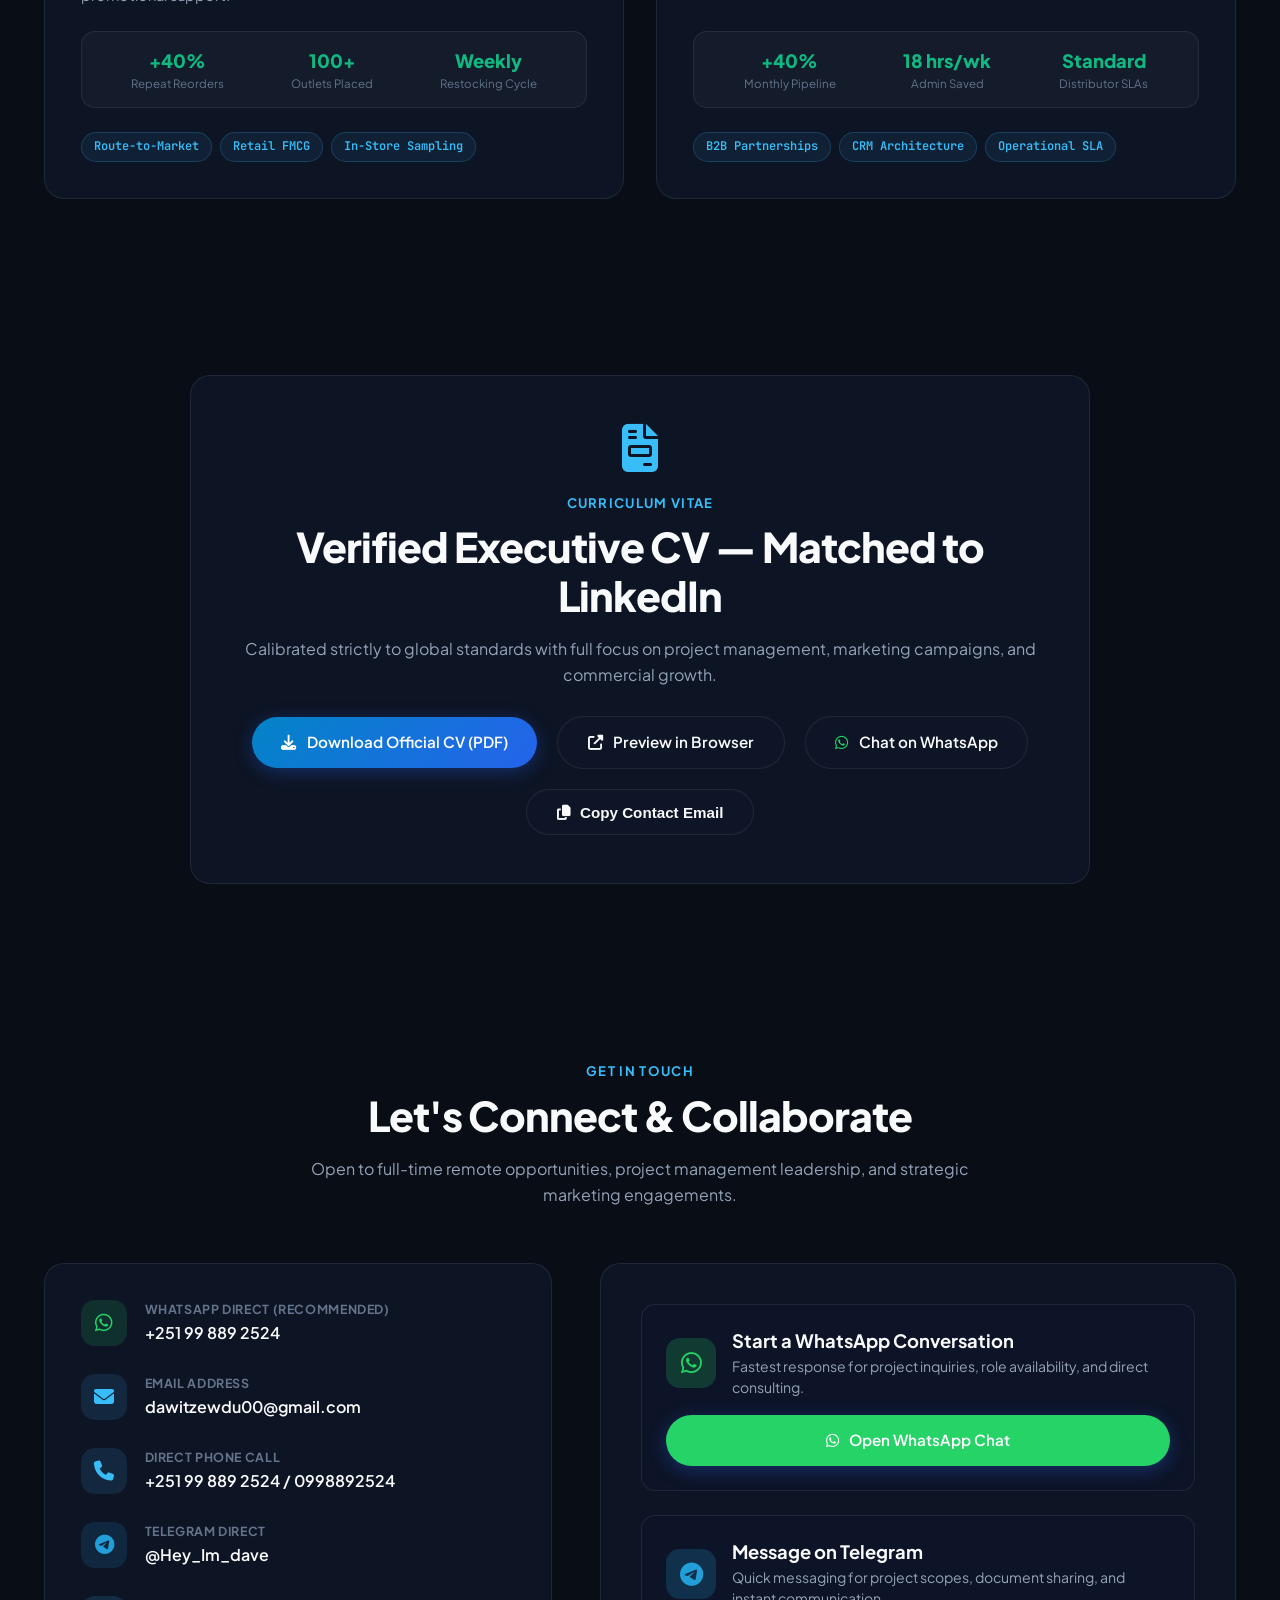
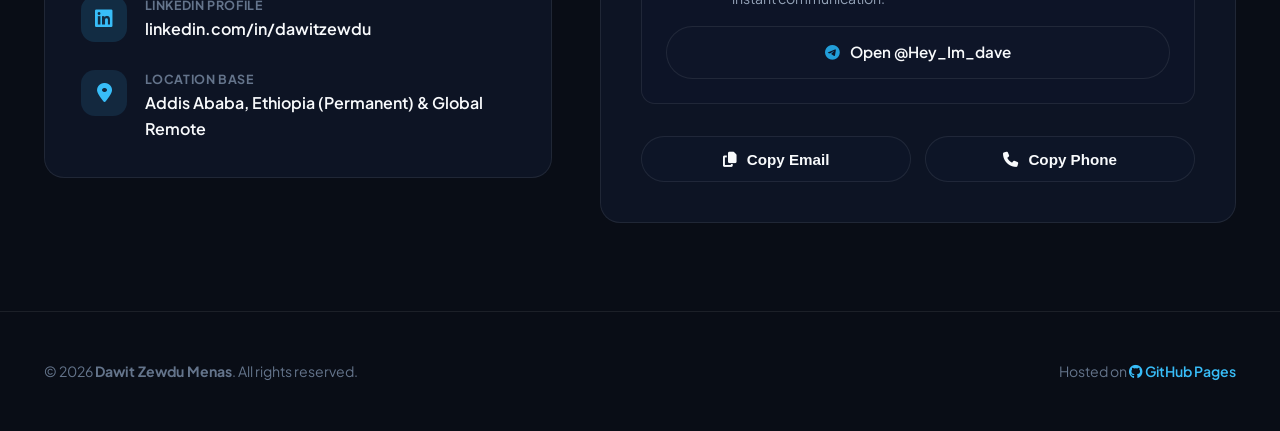
==== commit 2227ffea: "feat(experience): add Paragon Real Estate Media & Digital Growth Specialist role and updated 1-page " ====
--- a/index.html
+++ b/index.html
@@ -412,6 +412,32 @@
           </div>
         </div>
 
+        <!-- Experience: Paragon Real Estate -->
+        <div class="timeline-item">
+          <div class="timeline-dot"></div>
+          <div class="timeline-card">
+            <div class="timeline-header">
+              <div>
+                <h3 class="role-title">Media &amp; Digital Growth Specialist</h3>
+                <div class="company-name">Paragon Real Estate</div>
+              </div>
+              <div class="role-period">Aug 2024 – Present</div>
+            </div>
+            <ul class="timeline-bullets">
+              <li>Direct performance media buying, paid Meta advertising campaigns, and creative suites for luxury developments (Tikur Anbessa Commercial Center corridor &amp; Korea Park).</li>
+              <li>Scaled top-of-funnel reach to 240,000+ impressions and 164,000+ unique prospects across Addis Ababa and diaspora investor corridors.</li>
+              <li>Engineered high-intent lead generation funnels with 98.7% net-new audience discovery and a +949% lift in qualified due-diligence profile visits.</li>
+              <li>Implemented conversion-focused ad optimization, message hooks, and analytics reporting for executive leadership and board reviews.</li>
+            </ul>
+            <div class="timeline-tags">
+              <span class="tag-pill">Performance Marketing</span>
+              <span class="tag-pill">Meta Ads Manager</span>
+              <span class="tag-pill">Digital Growth</span>
+              <span class="tag-pill">Real Estate Marketing</span>
+            </div>
+          </div>
+        </div>
+
         <!-- Experience 2: Aboll Bunna -->
         <div class="timeline-item">
           <div class="timeline-dot"></div>
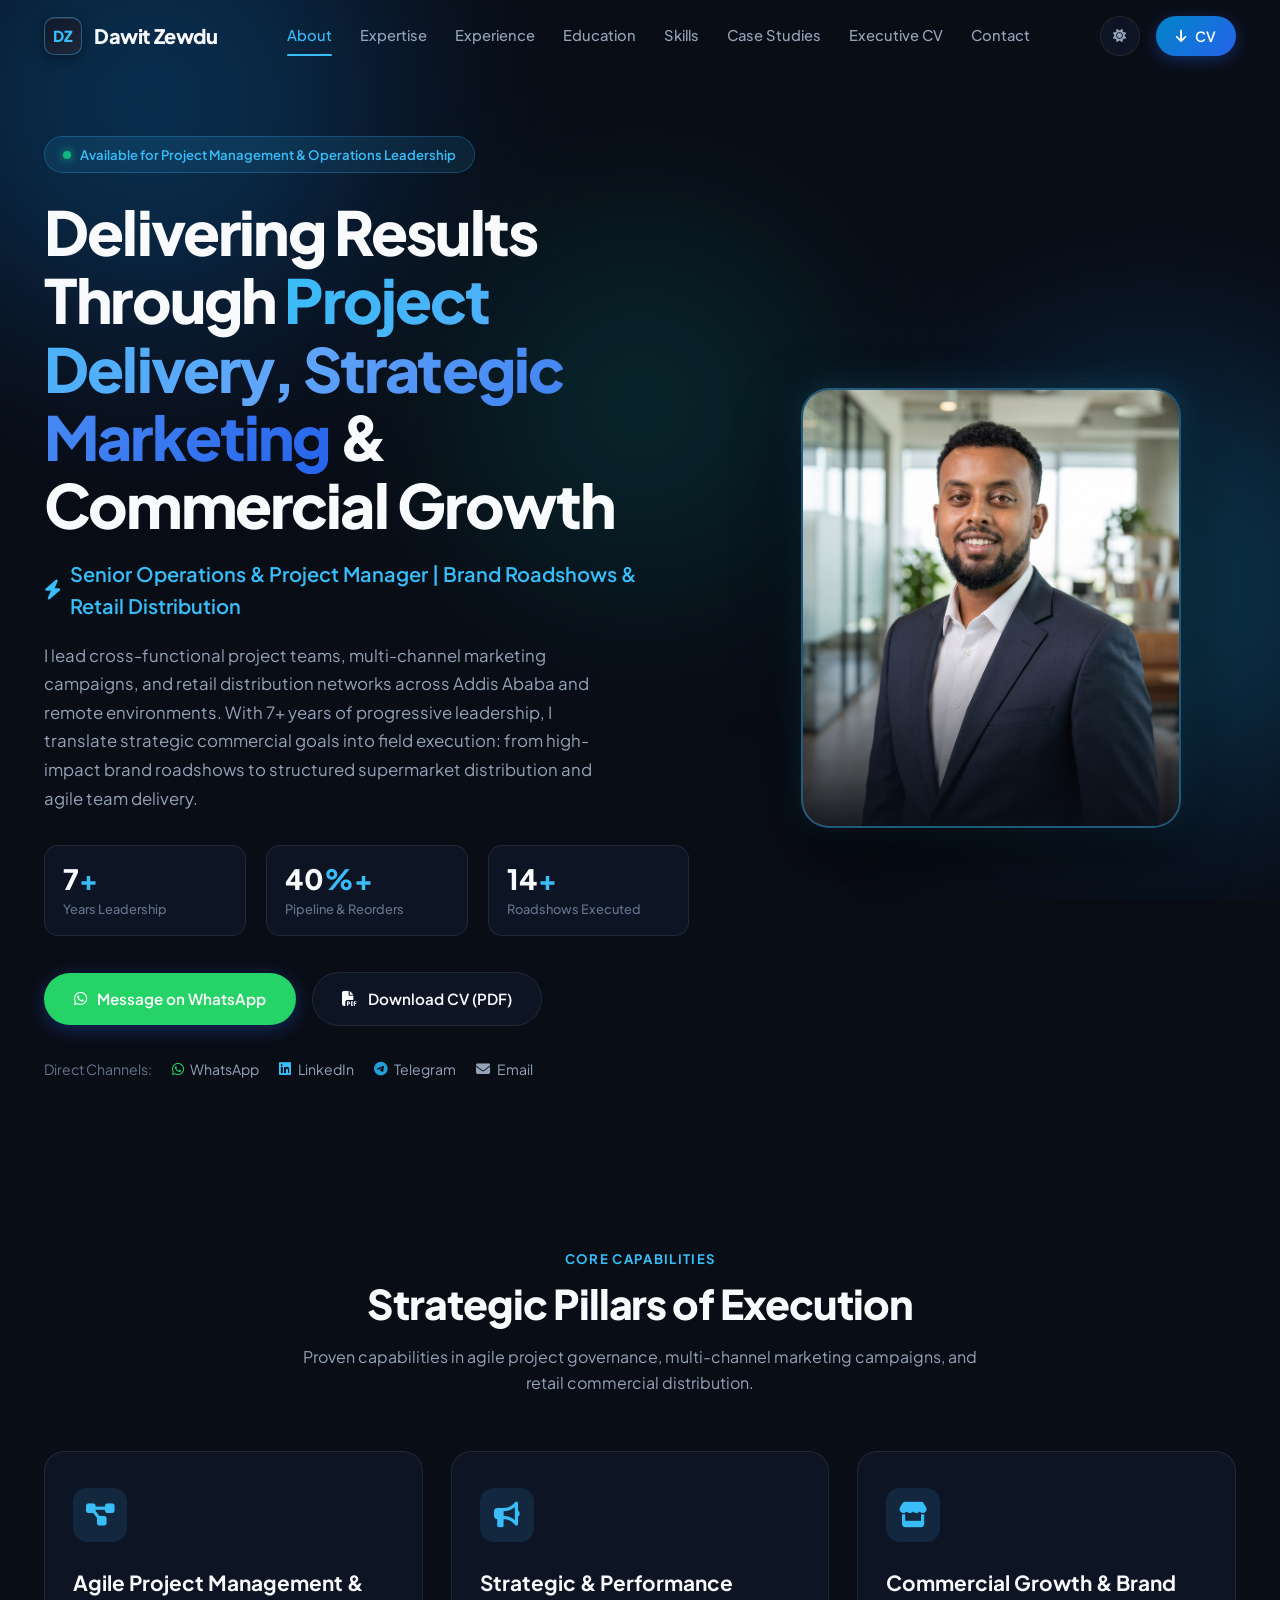
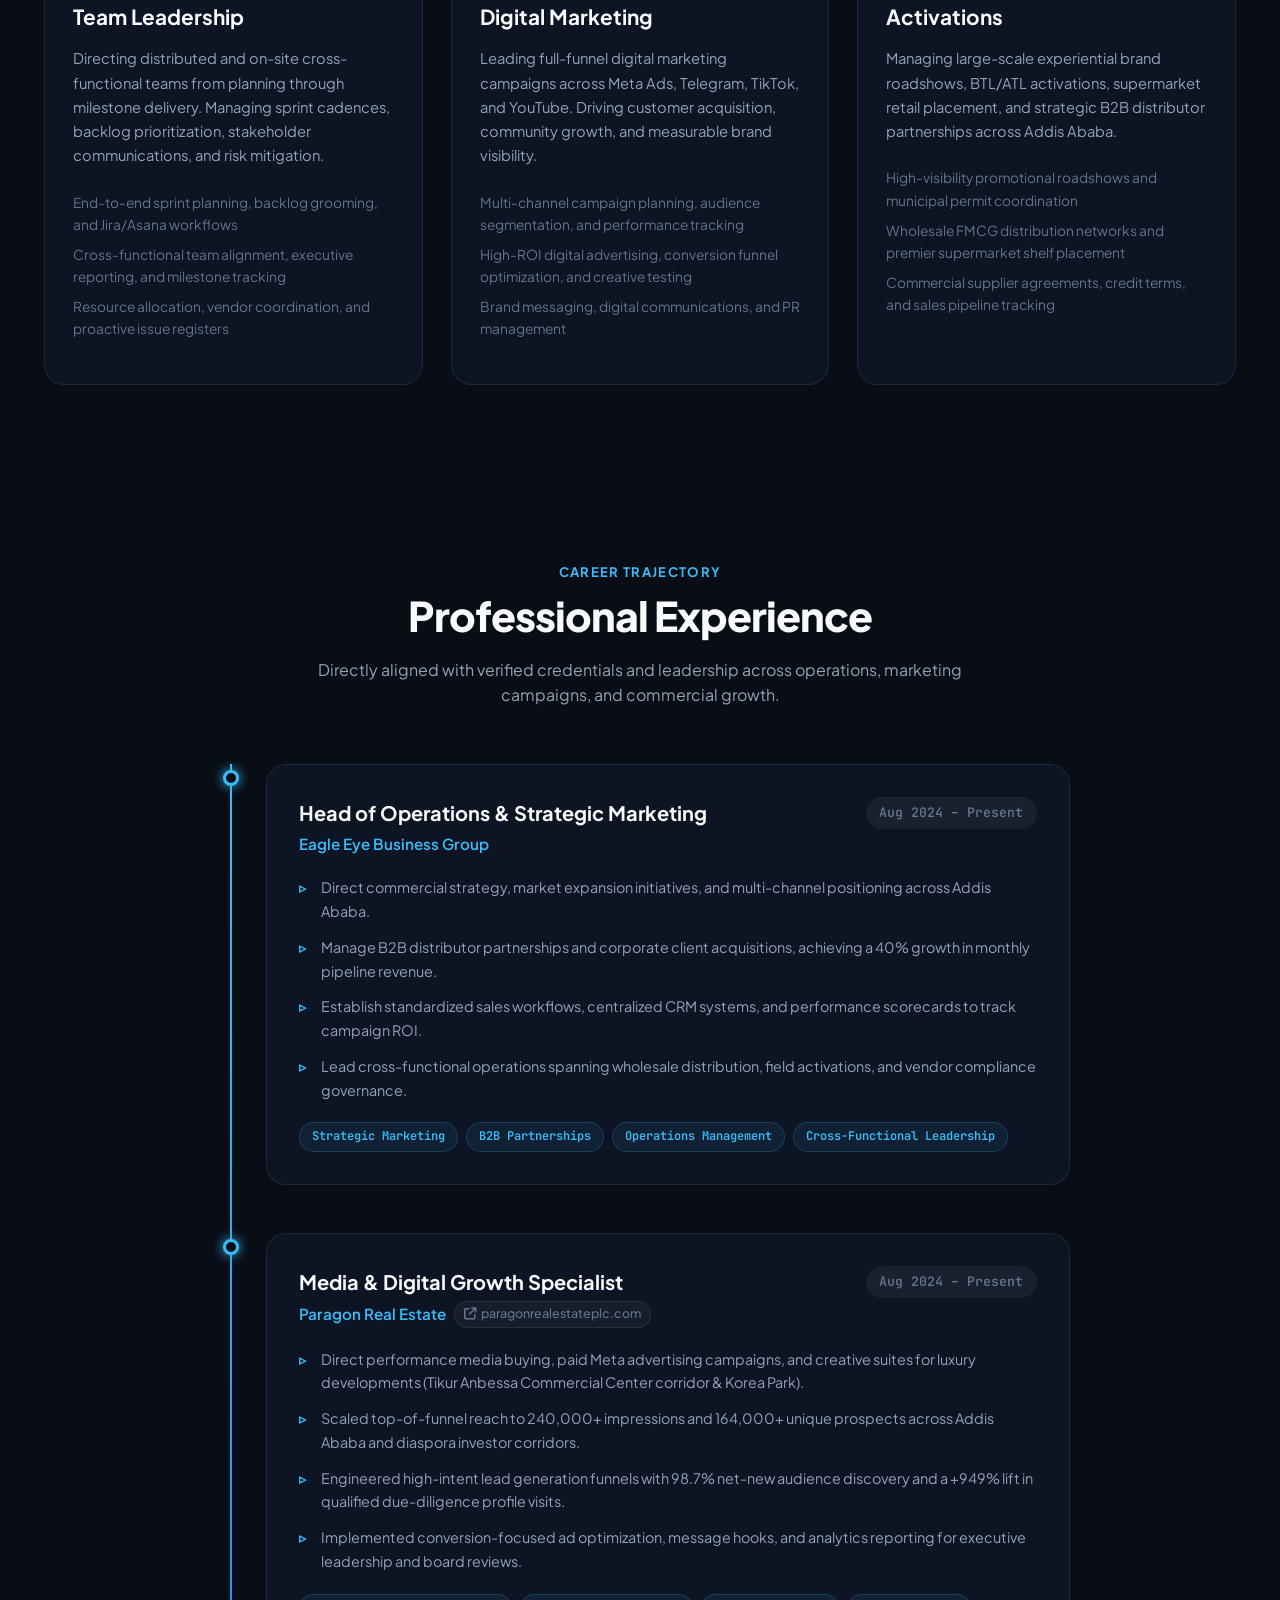
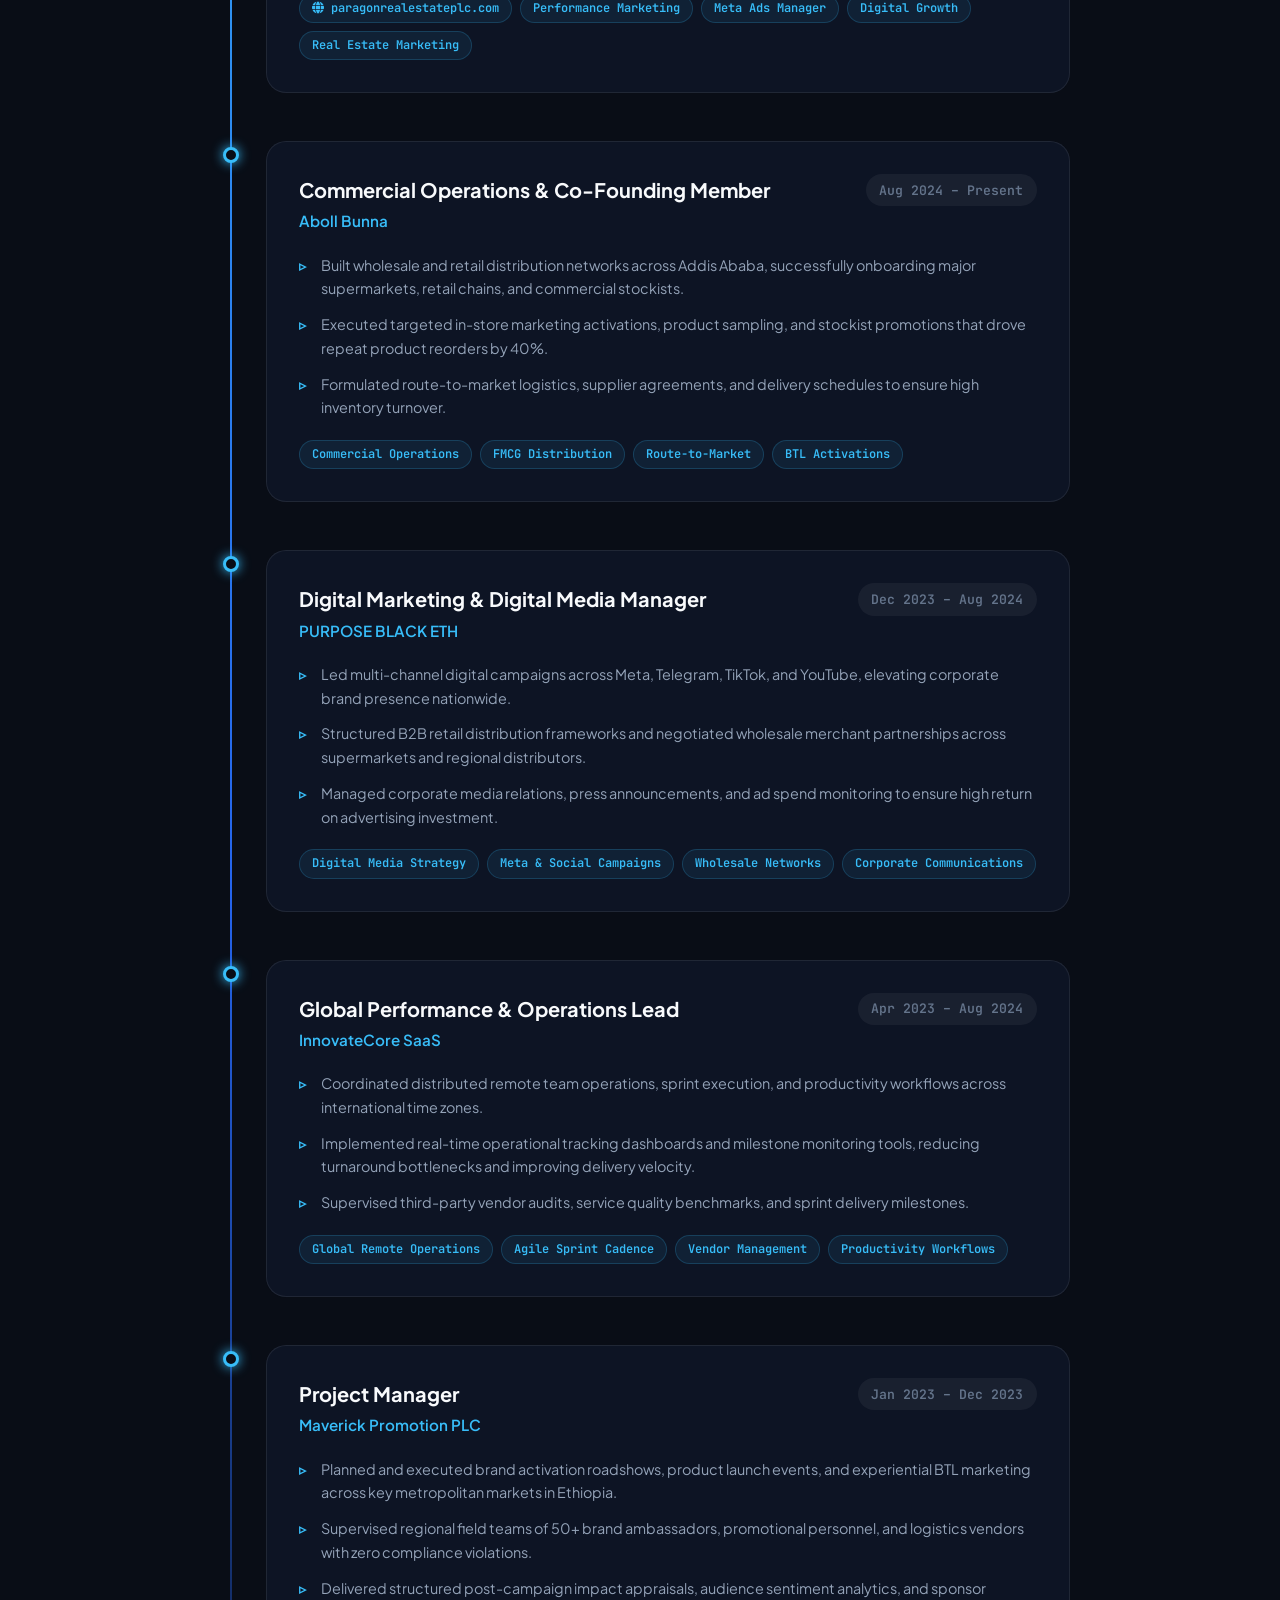
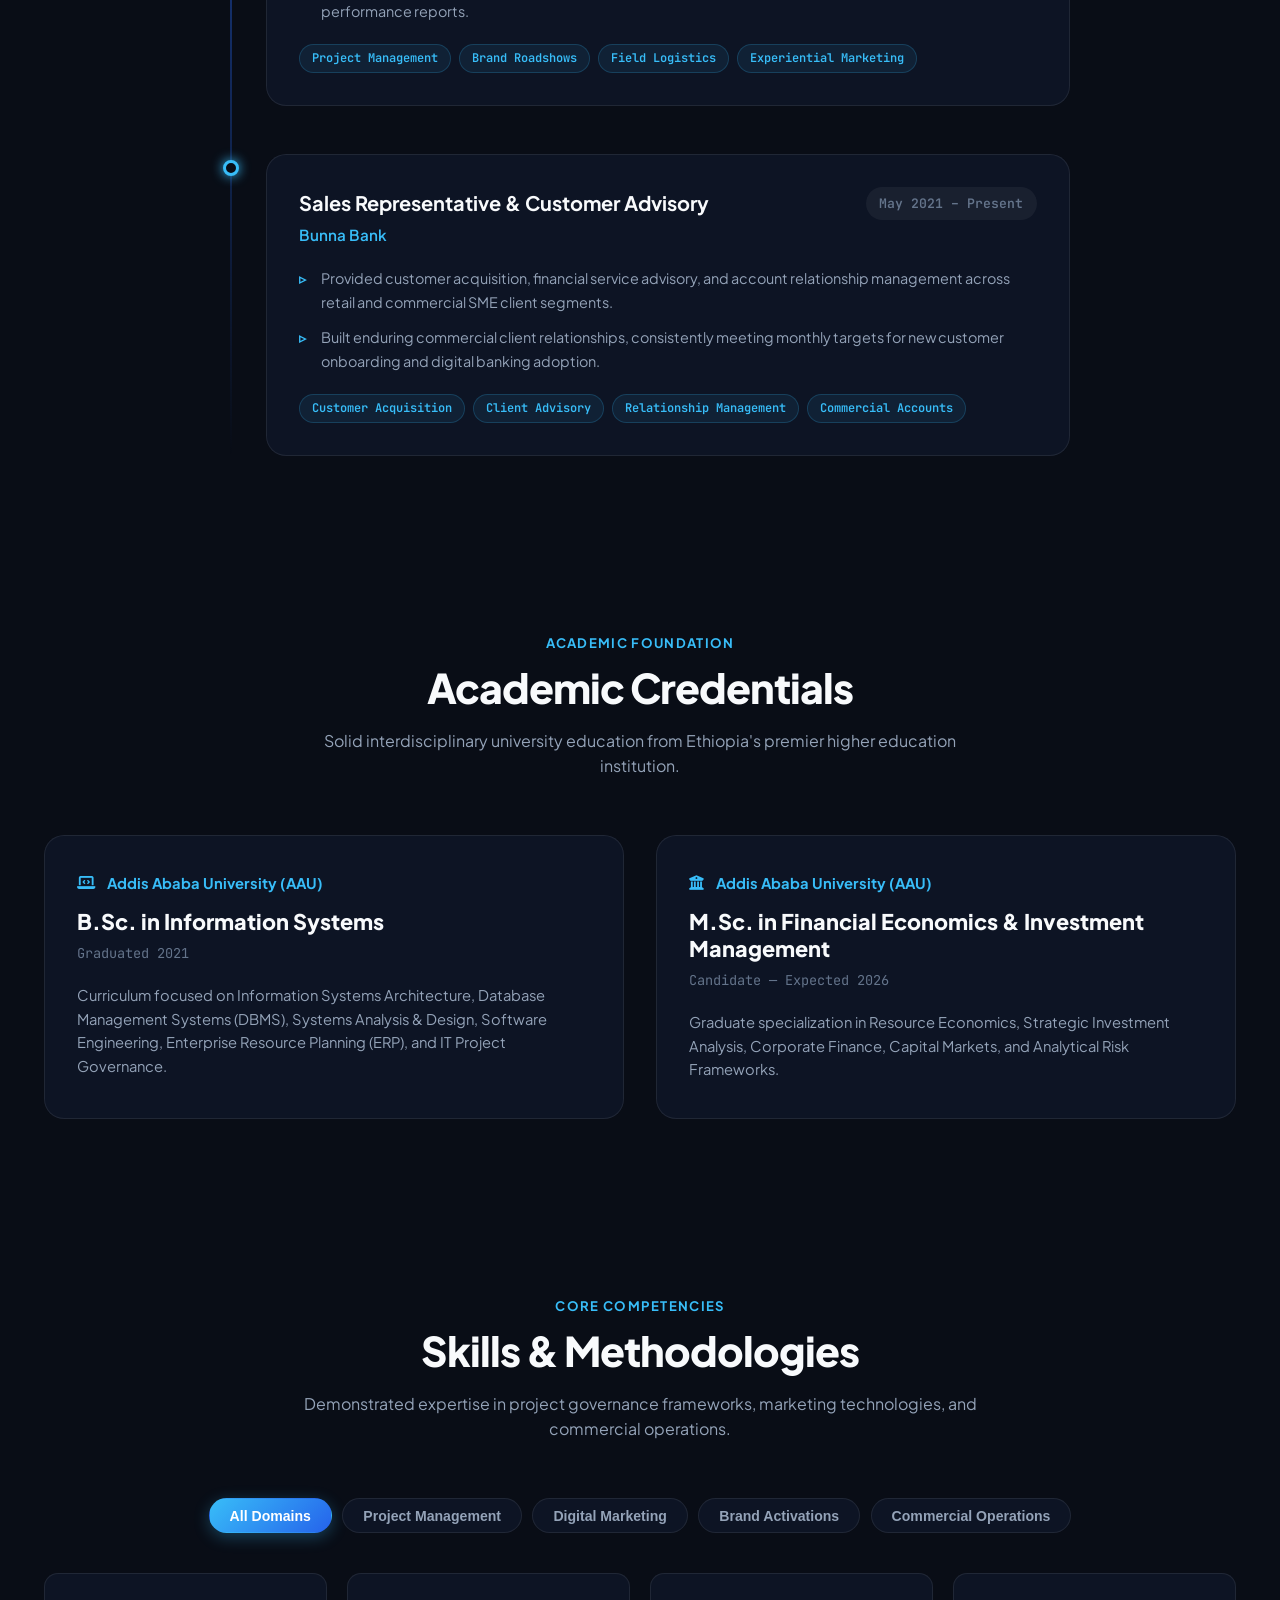
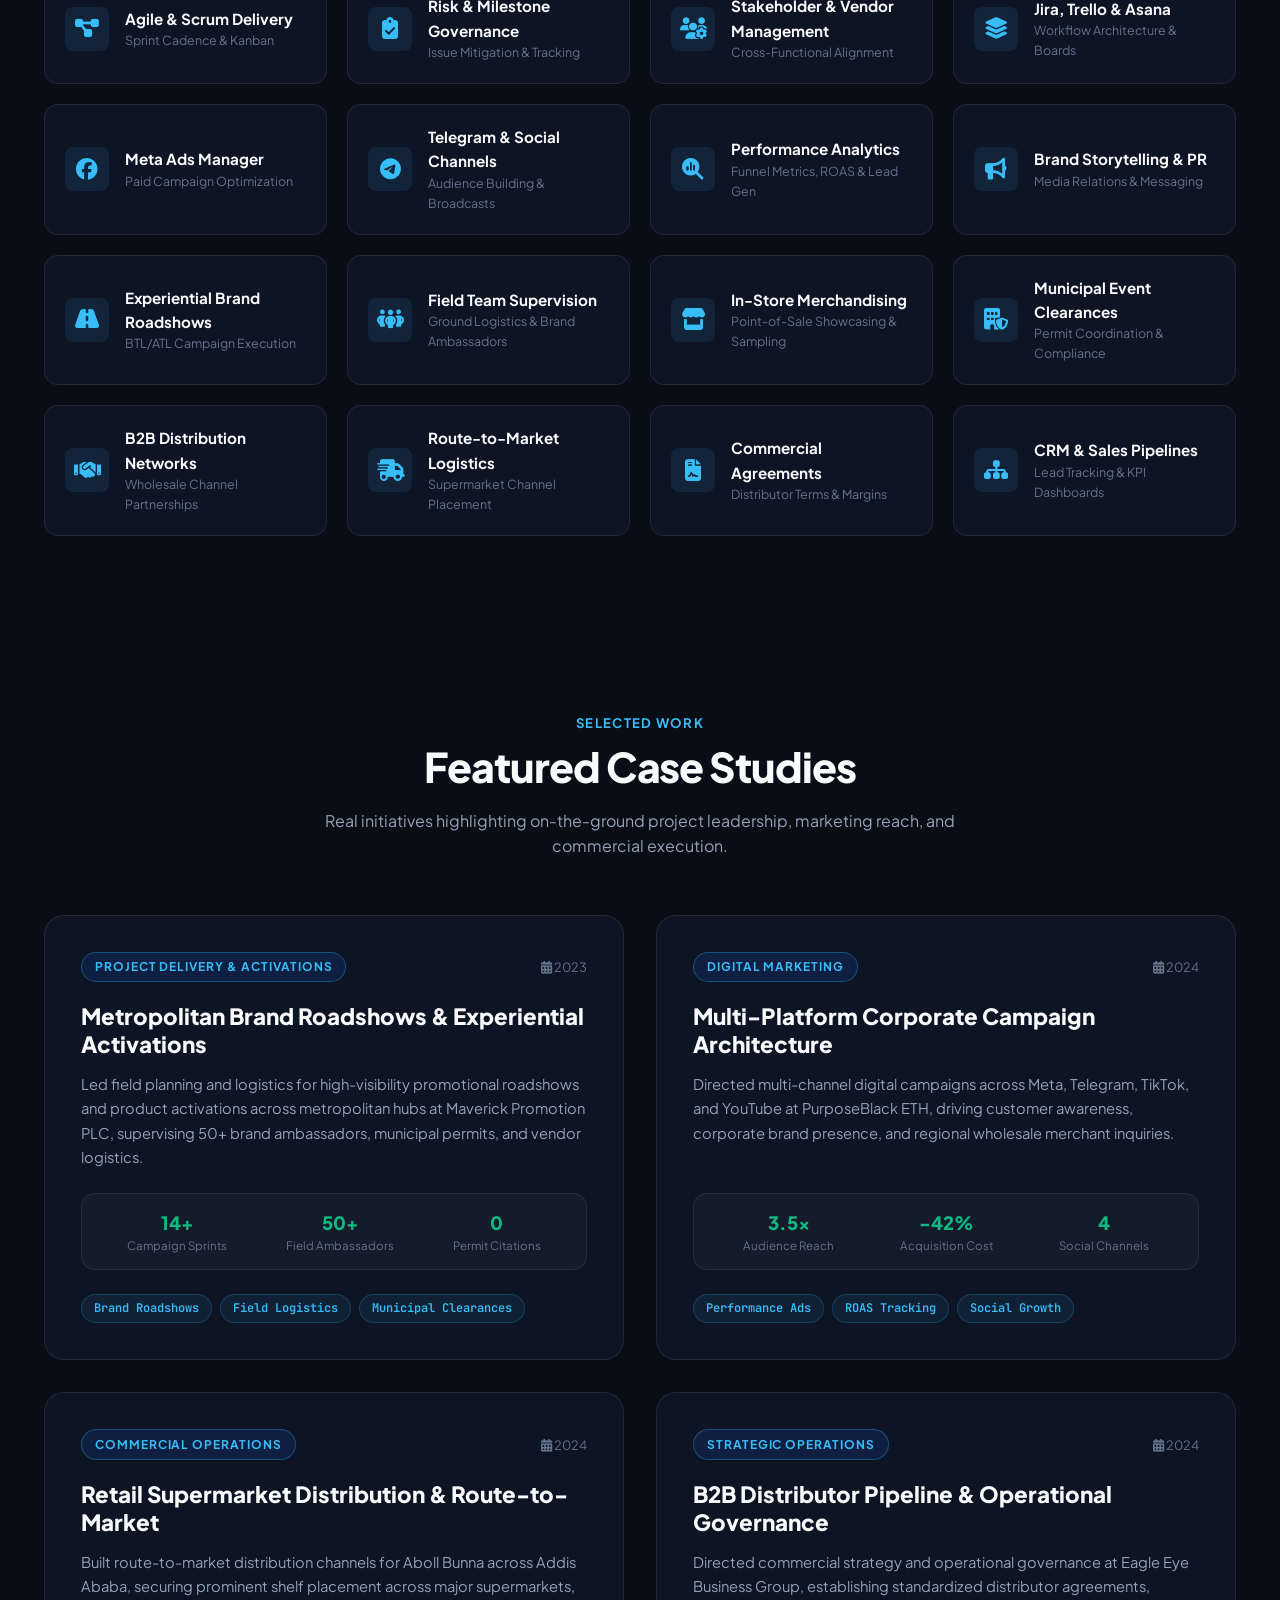
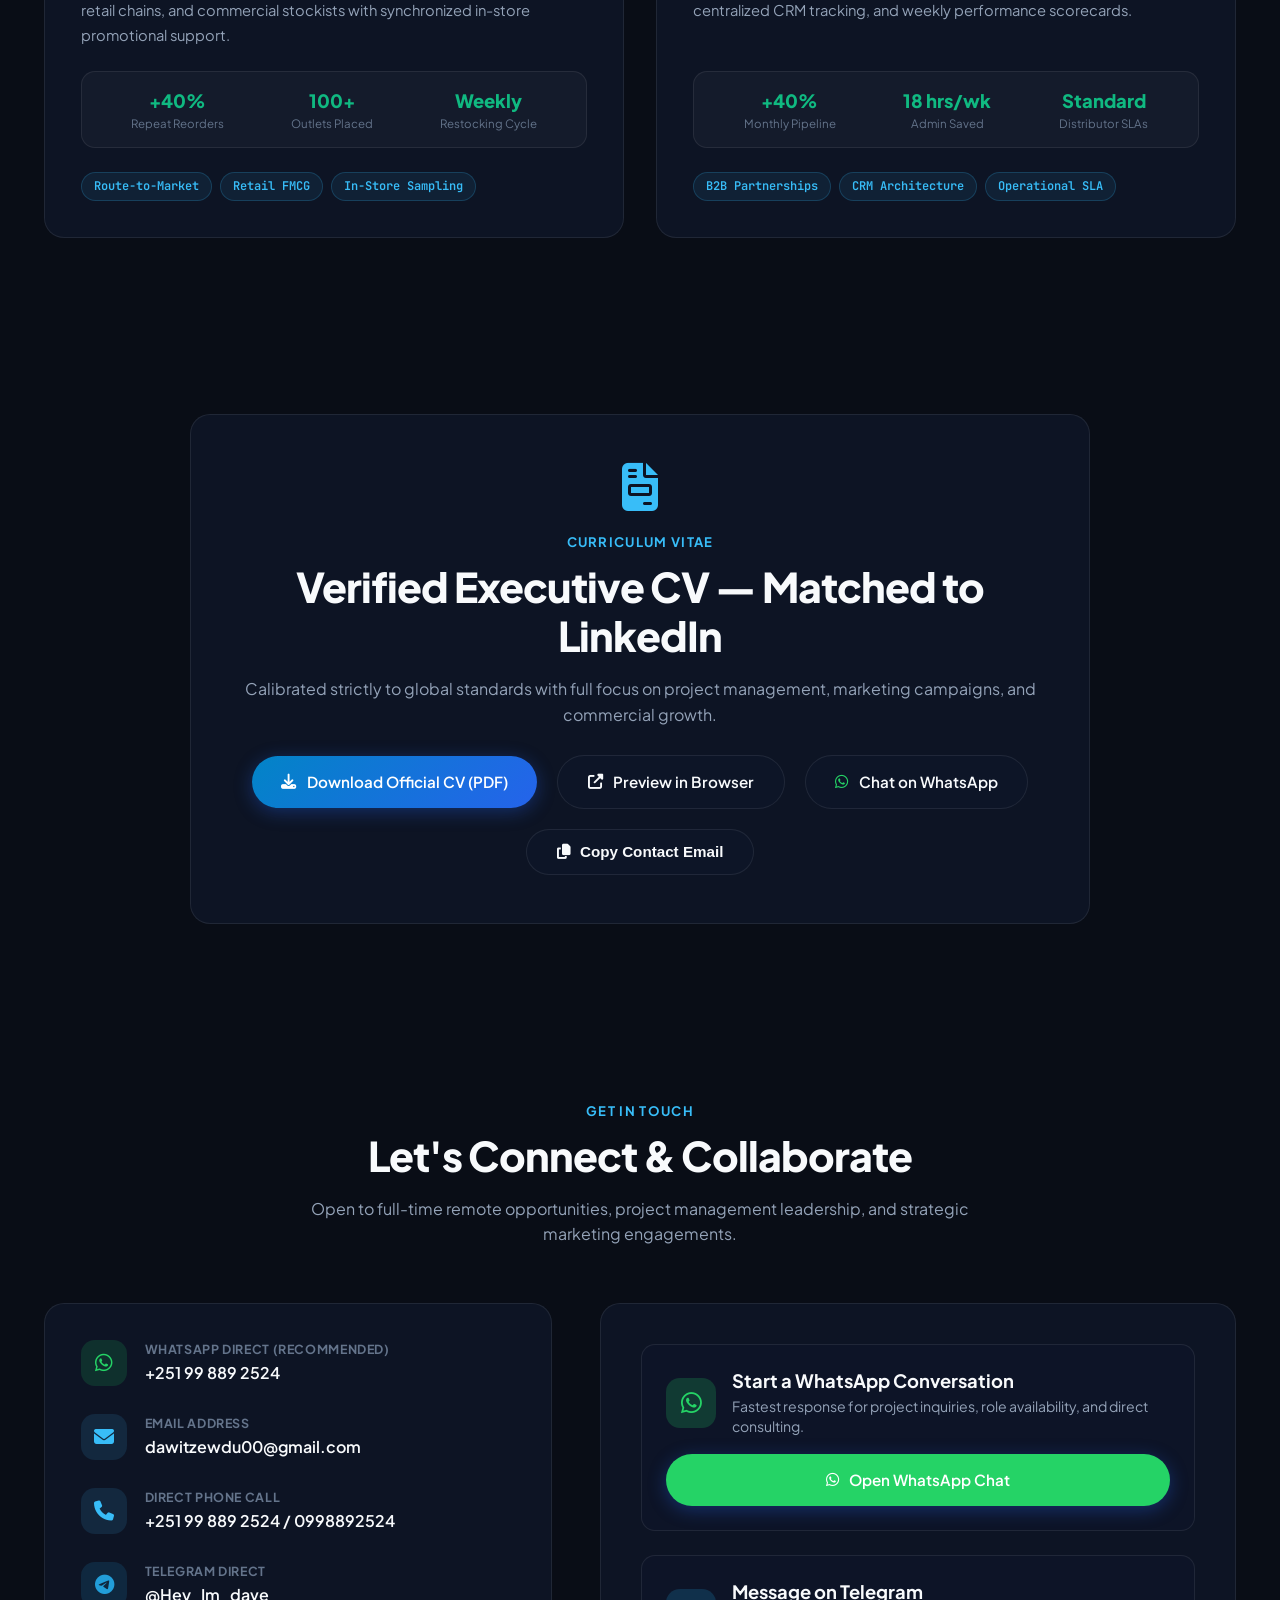
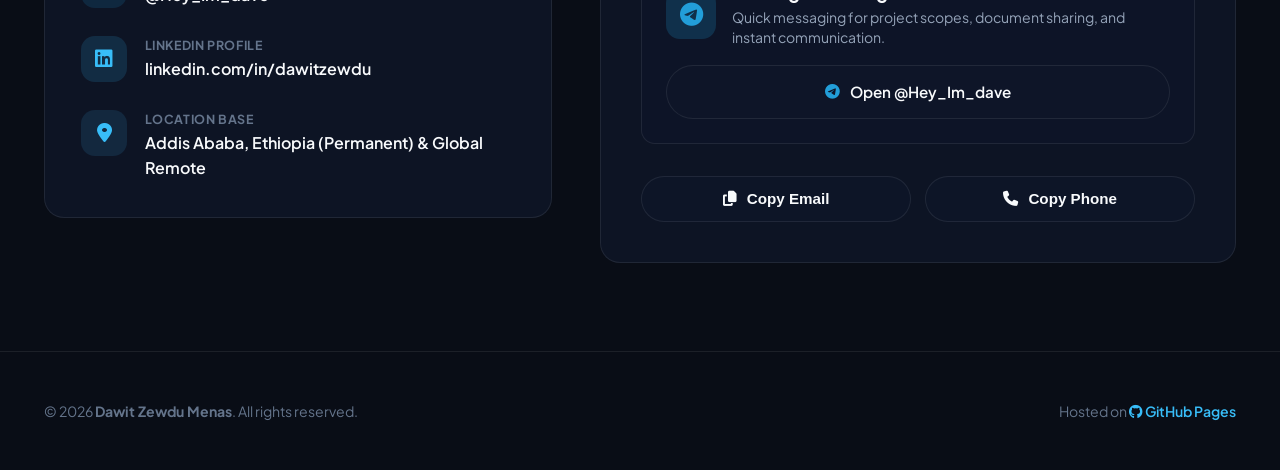
==== commit 1763a3be: "feat(experience): integrate Paragon Real Estate official website link in CV and portfolio" ====
--- a/index.html
+++ b/index.html
@@ -72,7 +72,7 @@
   <link rel="stylesheet" href="https://cdnjs.cloudflare.com/ajax/libs/font-awesome/6.5.1/css/all.min.css">
   
   <!-- Custom Design System Stylesheet -->
-  <link rel="stylesheet" href="styles.css?v=3">
+  <link rel="stylesheet" href="styles.css?v=4">
 </head>
 <body>
 
@@ -419,7 +419,12 @@
             <div class="timeline-header">
               <div>
                 <h3 class="role-title">Media &amp; Digital Growth Specialist</h3>
-                <div class="company-name">Paragon Real Estate</div>
+                <div class="company-name">
+                  Paragon Real Estate
+                  <a href="https://www.paragonrealestateplc.com" target="_blank" rel="noopener" class="company-link" title="Visit Paragon Real Estate Official Website">
+                    <i class="fas fa-arrow-up-right-from-square"></i> paragonrealestateplc.com
+                  </a>
+                </div>
               </div>
               <div class="role-period">Aug 2024 – Present</div>
             </div>
@@ -430,6 +435,9 @@
               <li>Implemented conversion-focused ad optimization, message hooks, and analytics reporting for executive leadership and board reviews.</li>
             </ul>
             <div class="timeline-tags">
+              <a href="https://www.paragonrealestateplc.com" target="_blank" rel="noopener" class="tag-pill link-pill" style="color: var(--accent-cyan); text-decoration: none;">
+                <i class="fas fa-globe"></i> paragonrealestateplc.com
+              </a>
               <span class="tag-pill">Performance Marketing</span>
               <span class="tag-pill">Meta Ads Manager</span>
               <span class="tag-pill">Digital Growth</span>
--- a/styles.css
+++ b/styles.css
@@ -876,6 +876,35 @@
   font-weight: 600;
   color: var(--accent-cyan);
   margin-top: 0.2rem;
+  display: flex;
+  align-items: center;
+  flex-wrap: wrap;
+  gap: 0.5rem;
+}
+
+.company-link {
+  font-size: 0.78rem;
+  font-weight: 500;
+  color: var(--text-muted);
+  text-decoration: none;
+  display: inline-flex;
+  align-items: center;
+  gap: 0.35rem;
+  padding: 0.15rem 0.55rem;
+  border-radius: var(--radius-full);
+  background: rgba(255, 255, 255, 0.04);
+  border: 1px solid var(--border-subtle);
+  transition: all var(--transition-fast);
+}
+
+.company-link:hover {
+  color: var(--accent-cyan);
+  border-color: rgba(56, 189, 248, 0.35);
+  background: rgba(56, 189, 248, 0.08);
+}
+
+[data-theme="light"] .company-link {
+  background: rgba(0, 0, 0, 0.04);
 }
 
 .role-period {
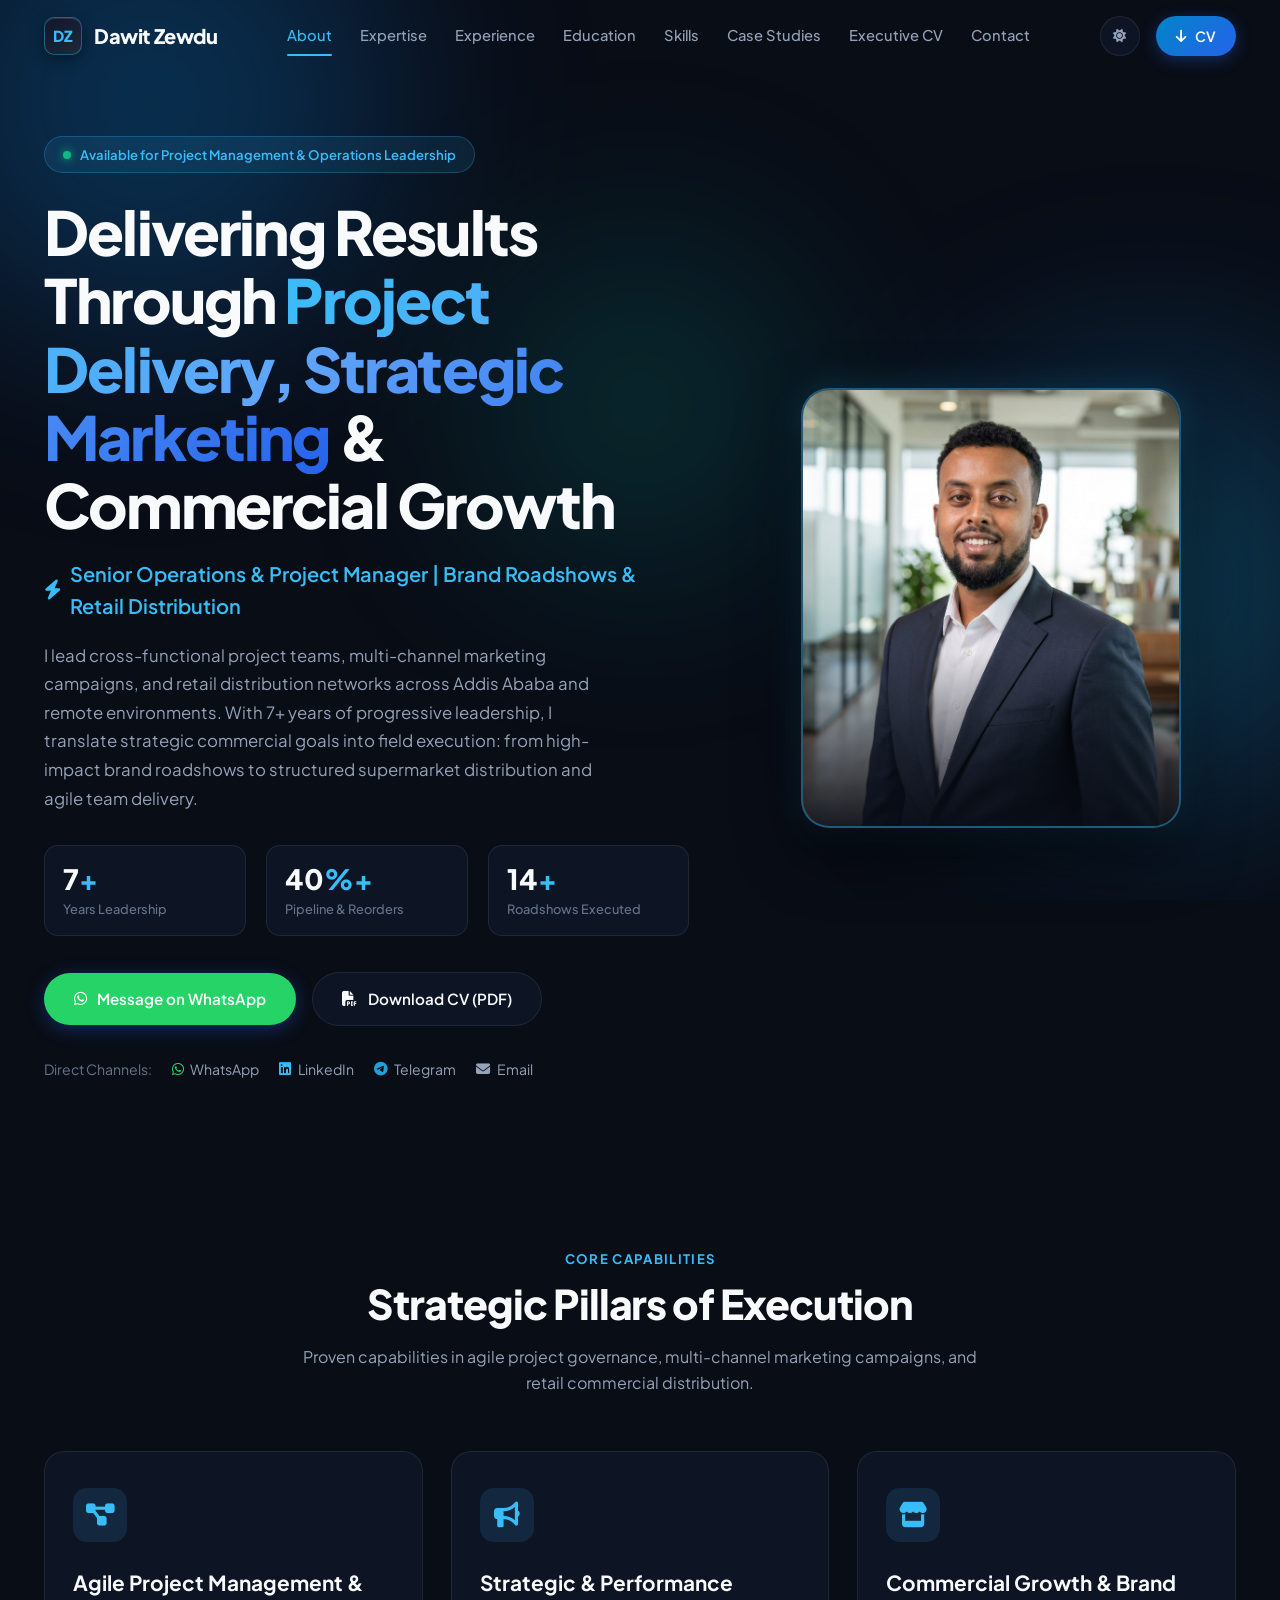
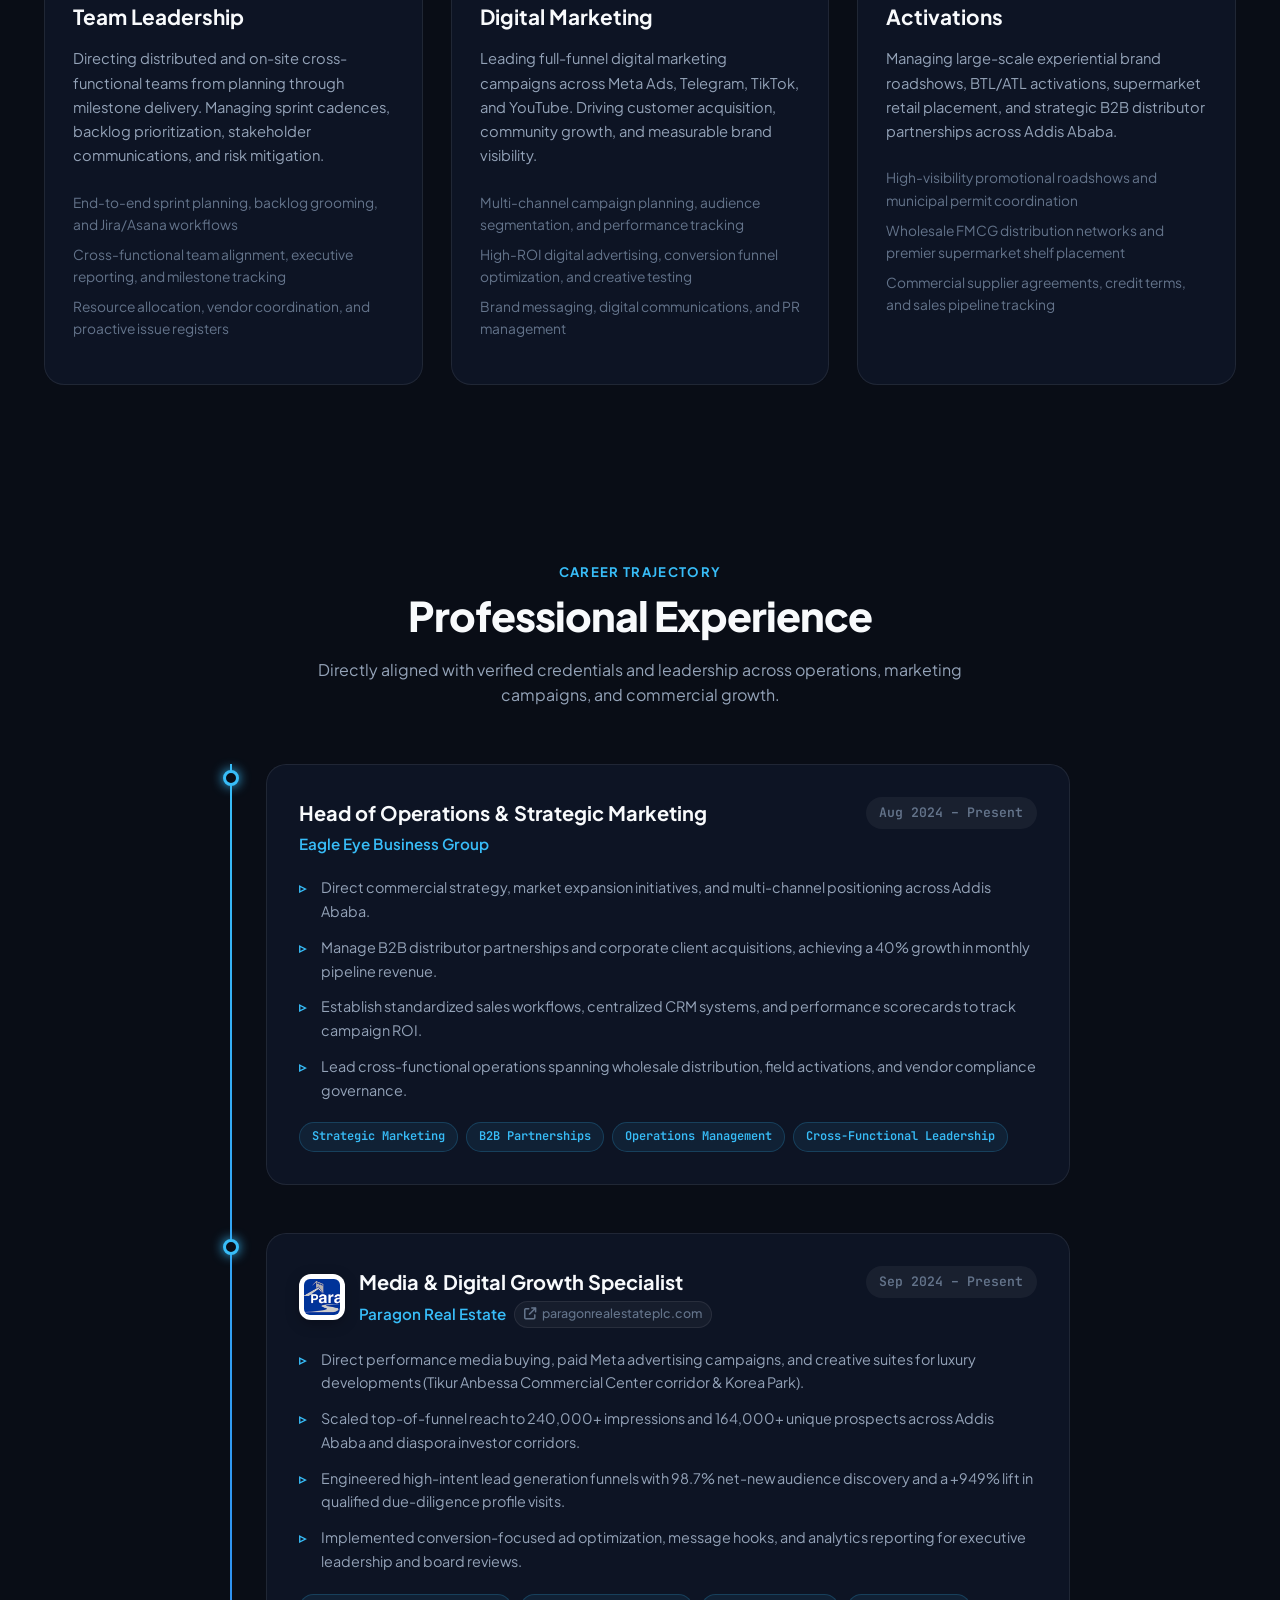
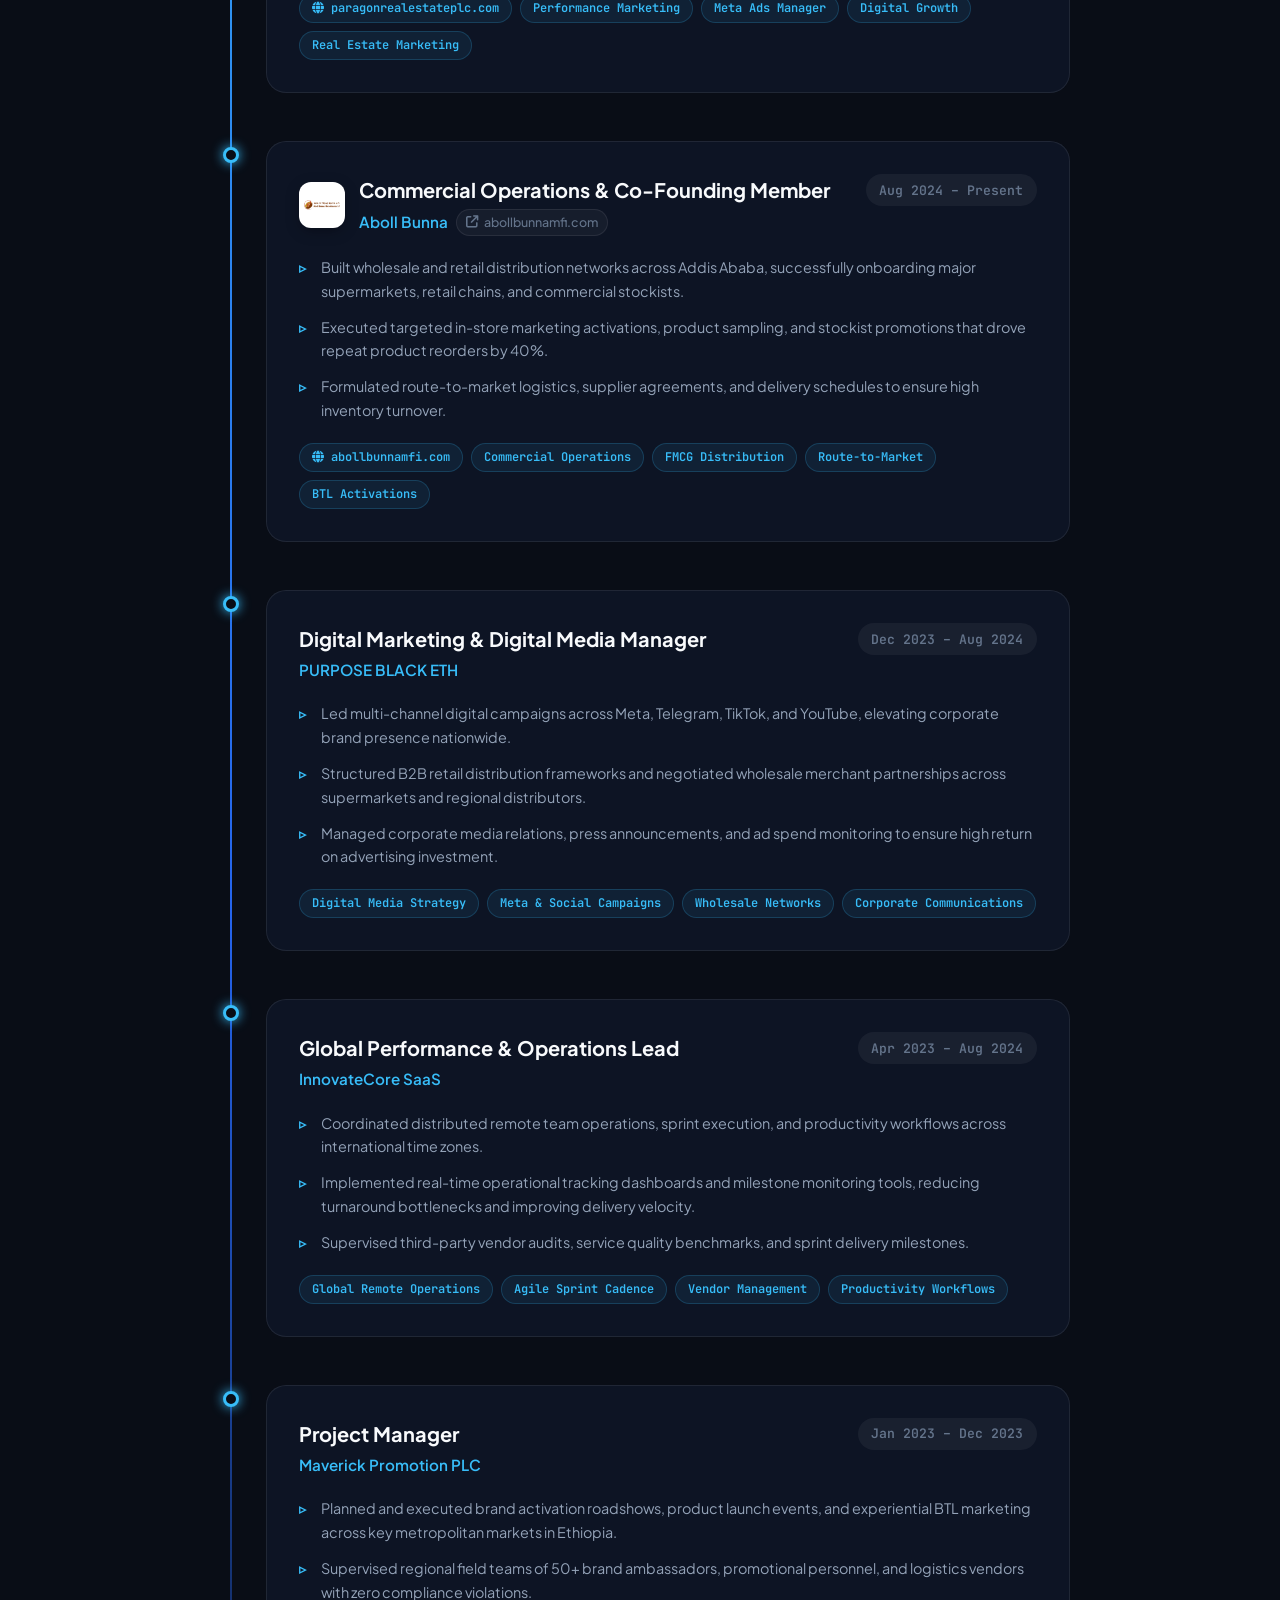
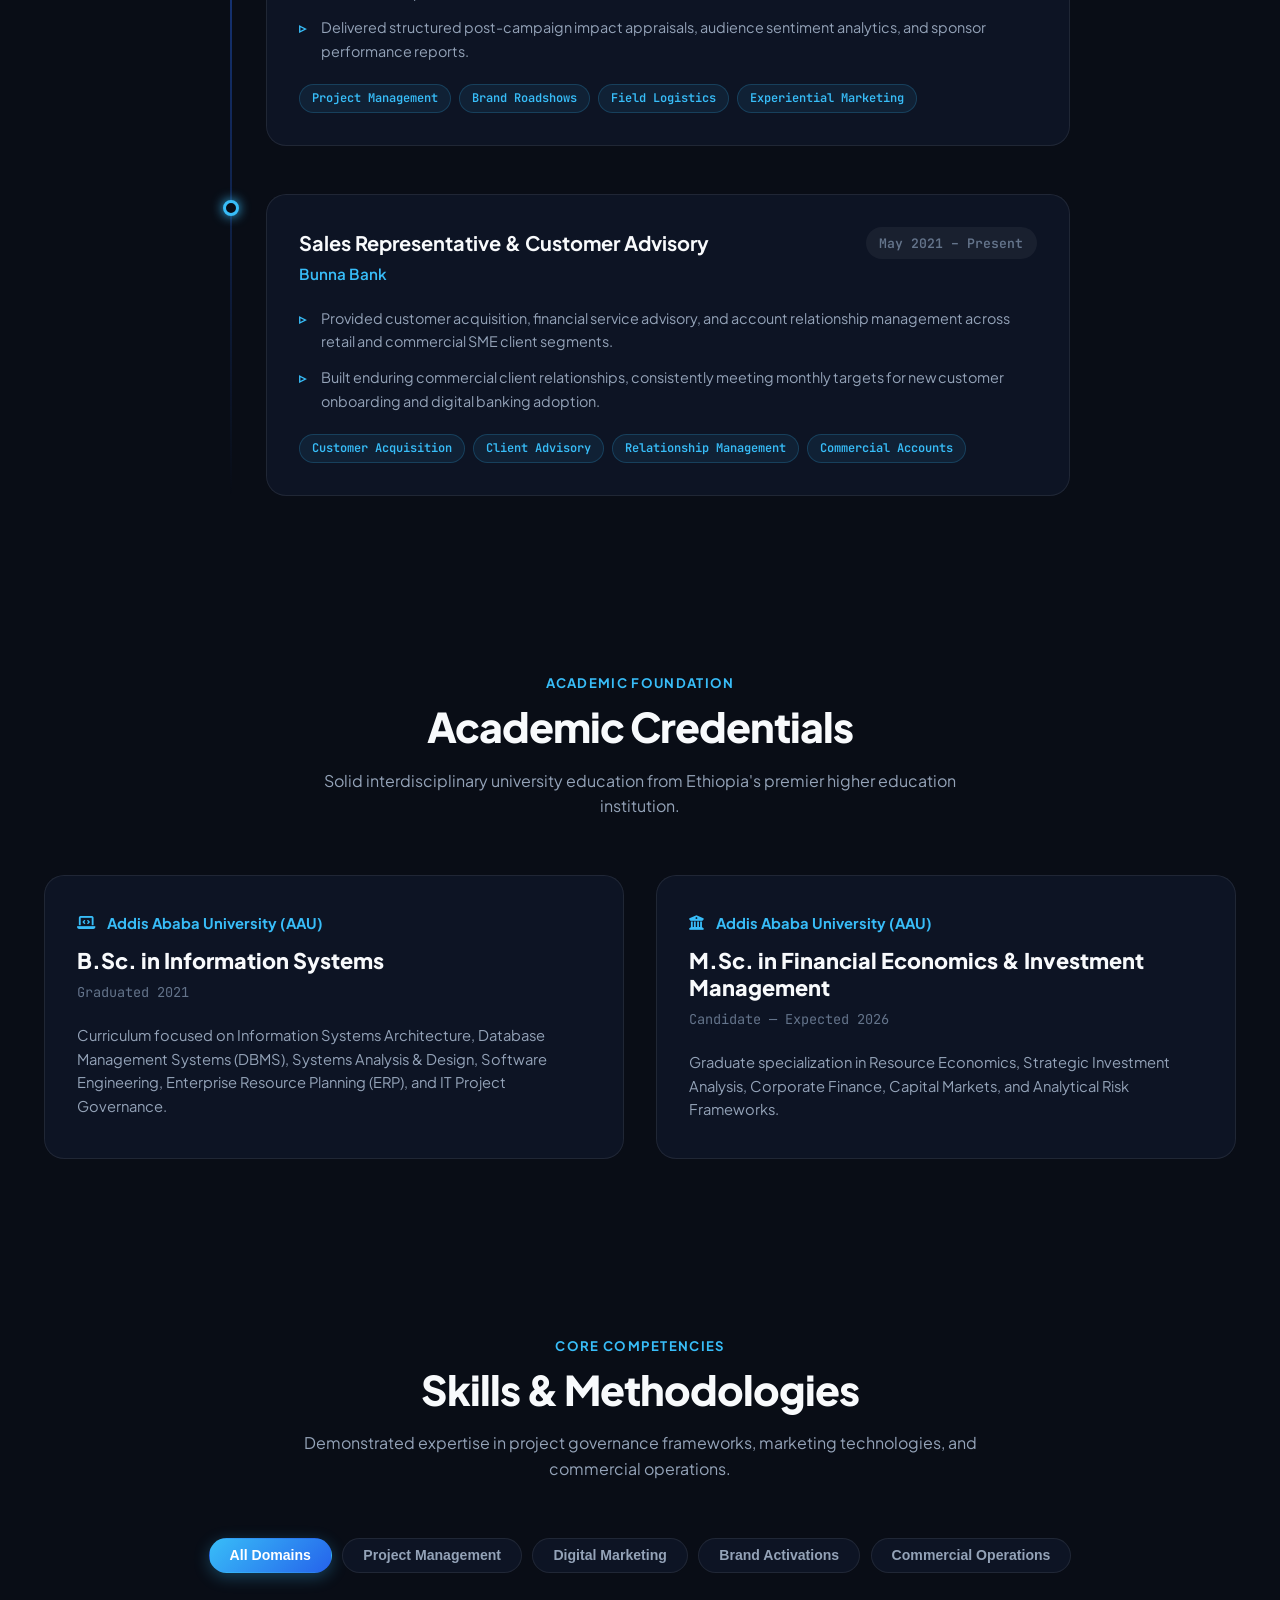
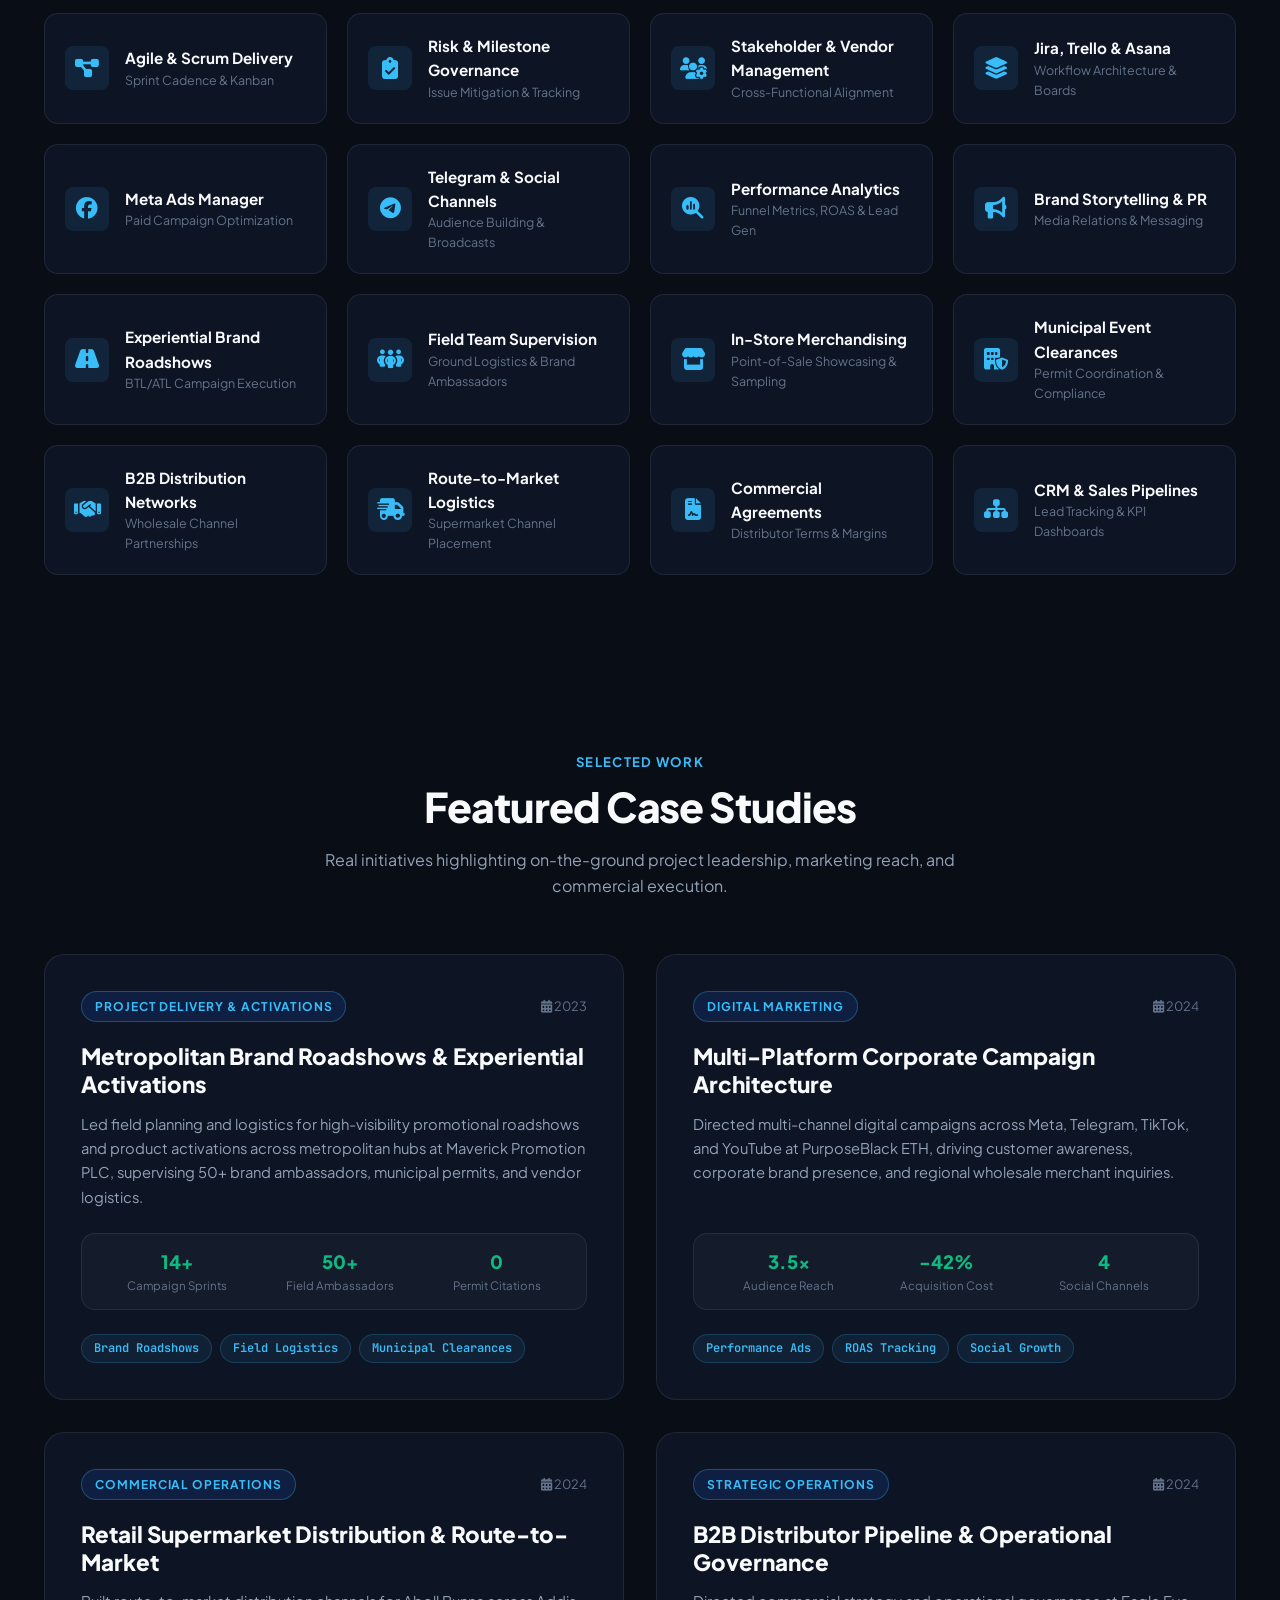
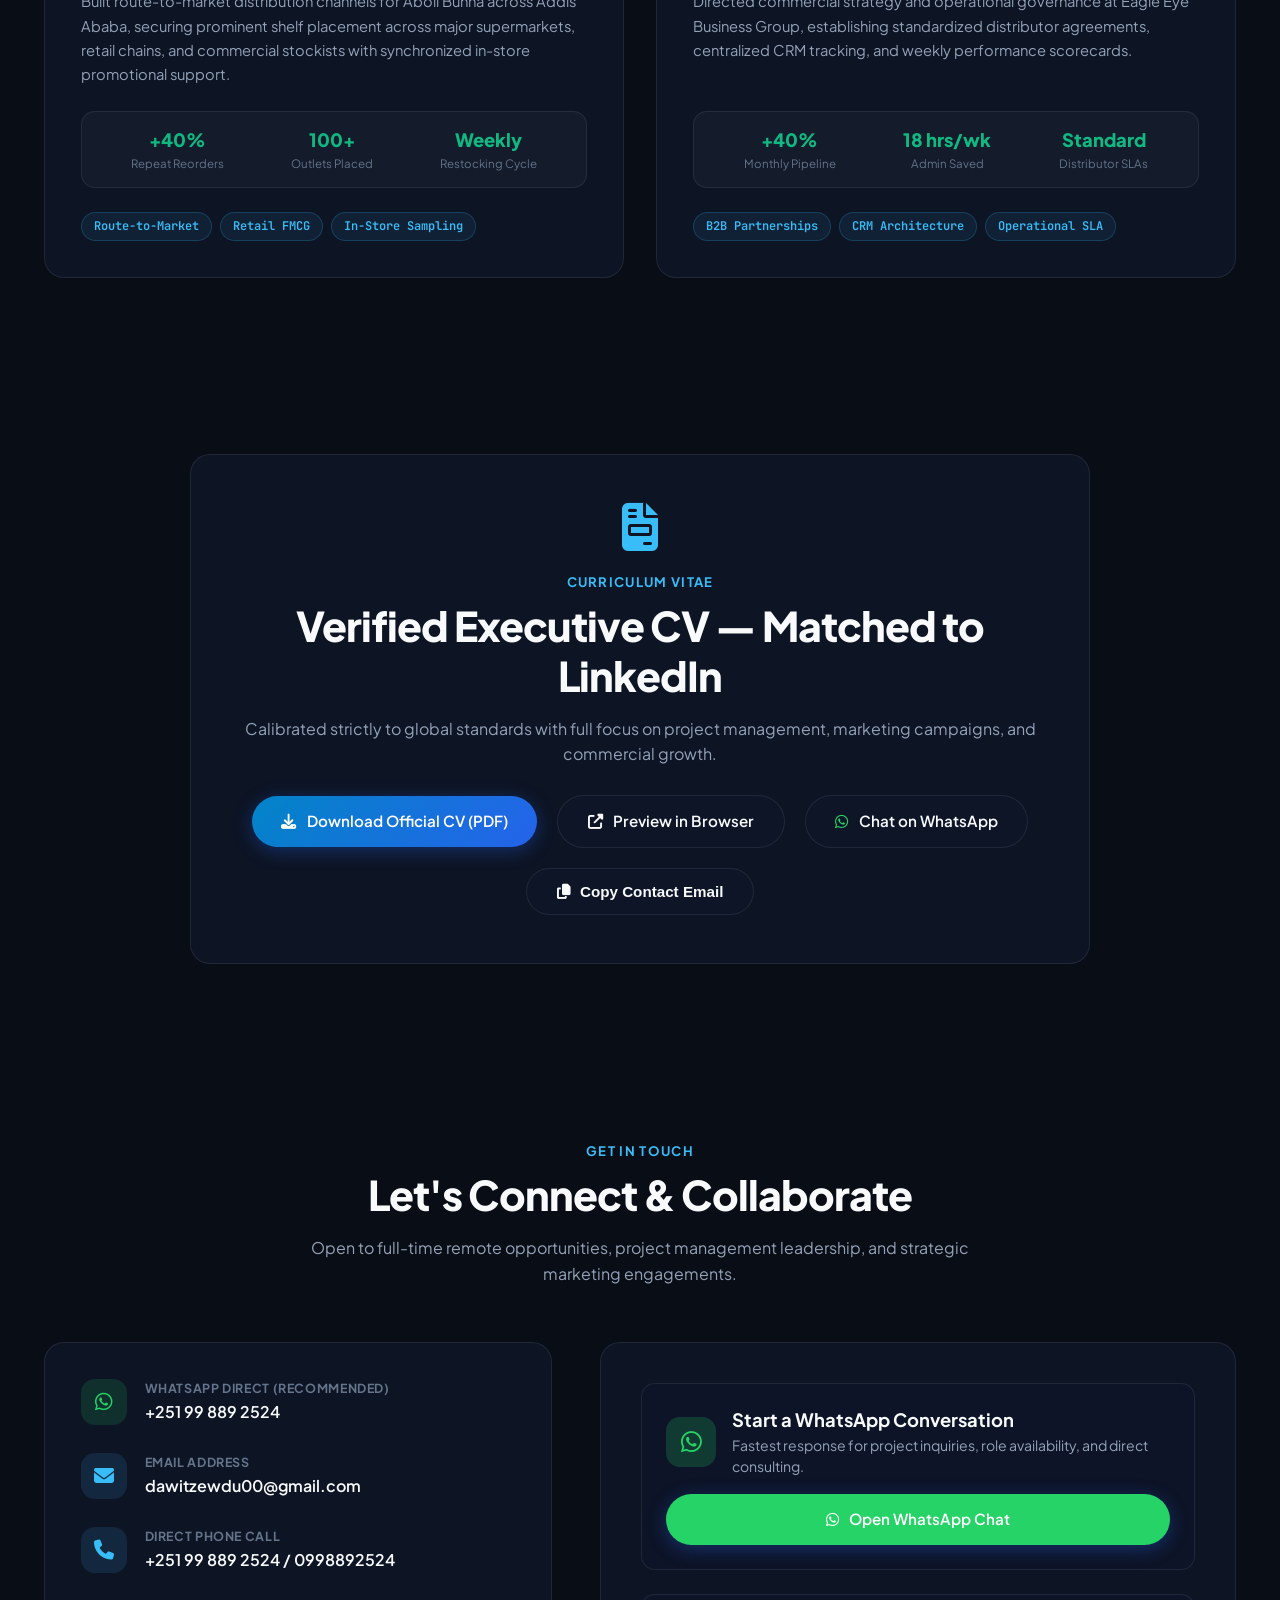
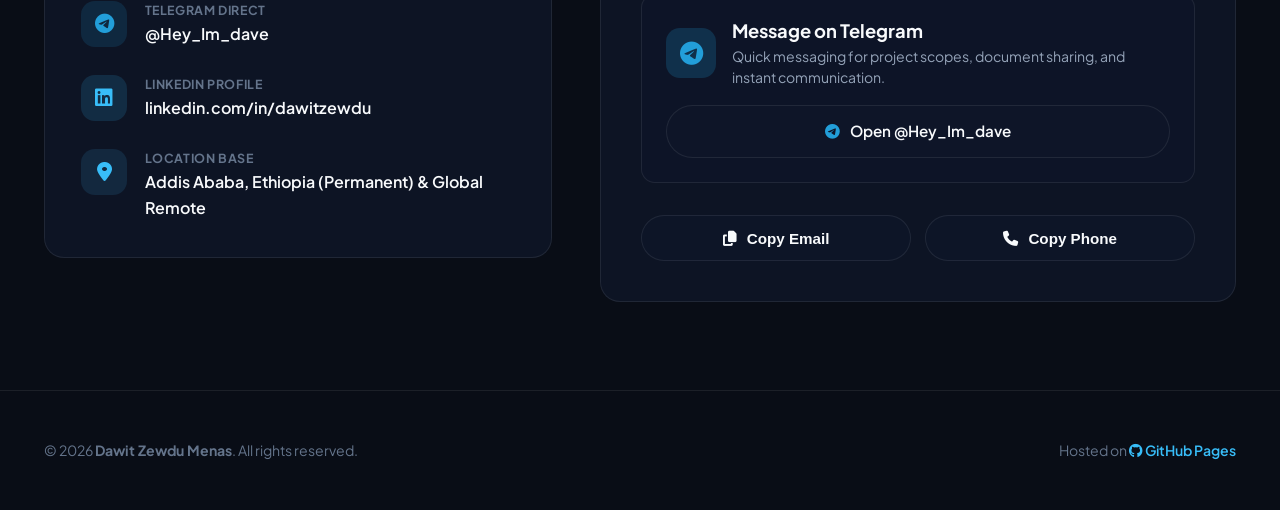
==== commit 420a94bc: "feat(experience): update Paragon start date to Sep 2024, add official logos and websites for Paragon" ====
--- a/index.html
+++ b/index.html
@@ -72,7 +72,7 @@
   <link rel="stylesheet" href="https://cdnjs.cloudflare.com/ajax/libs/font-awesome/6.5.1/css/all.min.css">
   
   <!-- Custom Design System Stylesheet -->
-  <link rel="stylesheet" href="styles.css?v=4">
+  <link rel="stylesheet" href="styles.css?v=5">
 </head>
 <body>
 
@@ -417,16 +417,21 @@
           <div class="timeline-dot"></div>
           <div class="timeline-card">
             <div class="timeline-header">
-              <div>
-                <h3 class="role-title">Media &amp; Digital Growth Specialist</h3>
-                <div class="company-name">
-                  Paragon Real Estate
-                  <a href="https://www.paragonrealestateplc.com" target="_blank" rel="noopener" class="company-link" title="Visit Paragon Real Estate Official Website">
-                    <i class="fas fa-arrow-up-right-from-square"></i> paragonrealestateplc.com
-                  </a>
+              <div class="timeline-title-group">
+                <div class="company-logo-badge">
+                  <img src="assets/paragon_logo.png" alt="Paragon Real Estate Logo" class="company-logo-img">
                 </div>
-              </div>
-              <div class="role-period">Aug 2024 – Present</div>
+                <div>
+                  <h3 class="role-title">Media &amp; Digital Growth Specialist</h3>
+                  <div class="company-name">
+                    Paragon Real Estate
+                    <a href="https://www.paragonrealestateplc.com" target="_blank" rel="noopener" class="company-link" title="Visit Paragon Real Estate Official Website">
+                      <i class="fas fa-arrow-up-right-from-square"></i> paragonrealestateplc.com
+                    </a>
+                  </div>
+                </div>
+              </div>
+              <div class="role-period">Sep 2024 – Present</div>
             </div>
             <ul class="timeline-bullets">
               <li>Direct performance media buying, paid Meta advertising campaigns, and creative suites for luxury developments (Tikur Anbessa Commercial Center corridor &amp; Korea Park).</li>
@@ -451,9 +456,19 @@
           <div class="timeline-dot"></div>
           <div class="timeline-card">
             <div class="timeline-header">
-              <div>
-                <h3 class="role-title">Commercial Operations &amp; Co-Founding Member</h3>
-                <div class="company-name">Aboll Bunna</div>
+              <div class="timeline-title-group">
+                <div class="company-logo-badge">
+                  <img src="assets/aboll_bunna_logo.png" alt="Aboll Bunna Logo" class="company-logo-img horizontal">
+                </div>
+                <div>
+                  <h3 class="role-title">Commercial Operations &amp; Co-Founding Member</h3>
+                  <div class="company-name">
+                    Aboll Bunna
+                    <a href="https://abollbunnamfi.com/" target="_blank" rel="noopener" class="company-link" title="Visit Aboll Bunna Official Website">
+                      <i class="fas fa-arrow-up-right-from-square"></i> abollbunnamfi.com
+                    </a>
+                  </div>
+                </div>
               </div>
               <div class="role-period">Aug 2024 – Present</div>
             </div>
@@ -463,6 +478,9 @@
               <li>Formulated route-to-market logistics, supplier agreements, and delivery schedules to ensure high inventory turnover.</li>
             </ul>
             <div class="timeline-tags">
+              <a href="https://abollbunnamfi.com/" target="_blank" rel="noopener" class="tag-pill link-pill" style="color: var(--accent-cyan); text-decoration: none;">
+                <i class="fas fa-globe"></i> abollbunnamfi.com
+              </a>
               <span class="tag-pill">Commercial Operations</span>
               <span class="tag-pill">FMCG Distribution</span>
               <span class="tag-pill">Route-to-Market</span>
--- a/styles.css
+++ b/styles.css
@@ -865,6 +865,45 @@
   gap: 0.5rem;
 }
 
+.timeline-title-group {
+  display: flex;
+  align-items: center;
+  gap: 0.9rem;
+}
+
+.company-logo-badge {
+  width: 46px;
+  height: 46px;
+  border-radius: 12px;
+  background: #ffffff;
+  padding: 4px;
+  display: flex;
+  align-items: center;
+  justify-content: center;
+  border: 1px solid rgba(255, 255, 255, 0.2);
+  box-shadow: 0 4px 14px rgba(0, 0, 0, 0.25);
+  flex-shrink: 0;
+  overflow: hidden;
+  transition: transform var(--transition-fast), box-shadow var(--transition-fast);
+}
+
+.timeline-card:hover .company-logo-badge {
+  transform: scale(1.05);
+  box-shadow: 0 6px 18px rgba(56, 189, 248, 0.25);
+}
+
+.company-logo-img {
+  max-width: 100%;
+  max-height: 100%;
+  object-fit: contain;
+  border-radius: 6px;
+}
+
+.company-logo-img.horizontal {
+  max-width: 100%;
+  height: auto;
+}
+
 .role-title {
   font-size: 1.25rem;
   font-weight: 700;
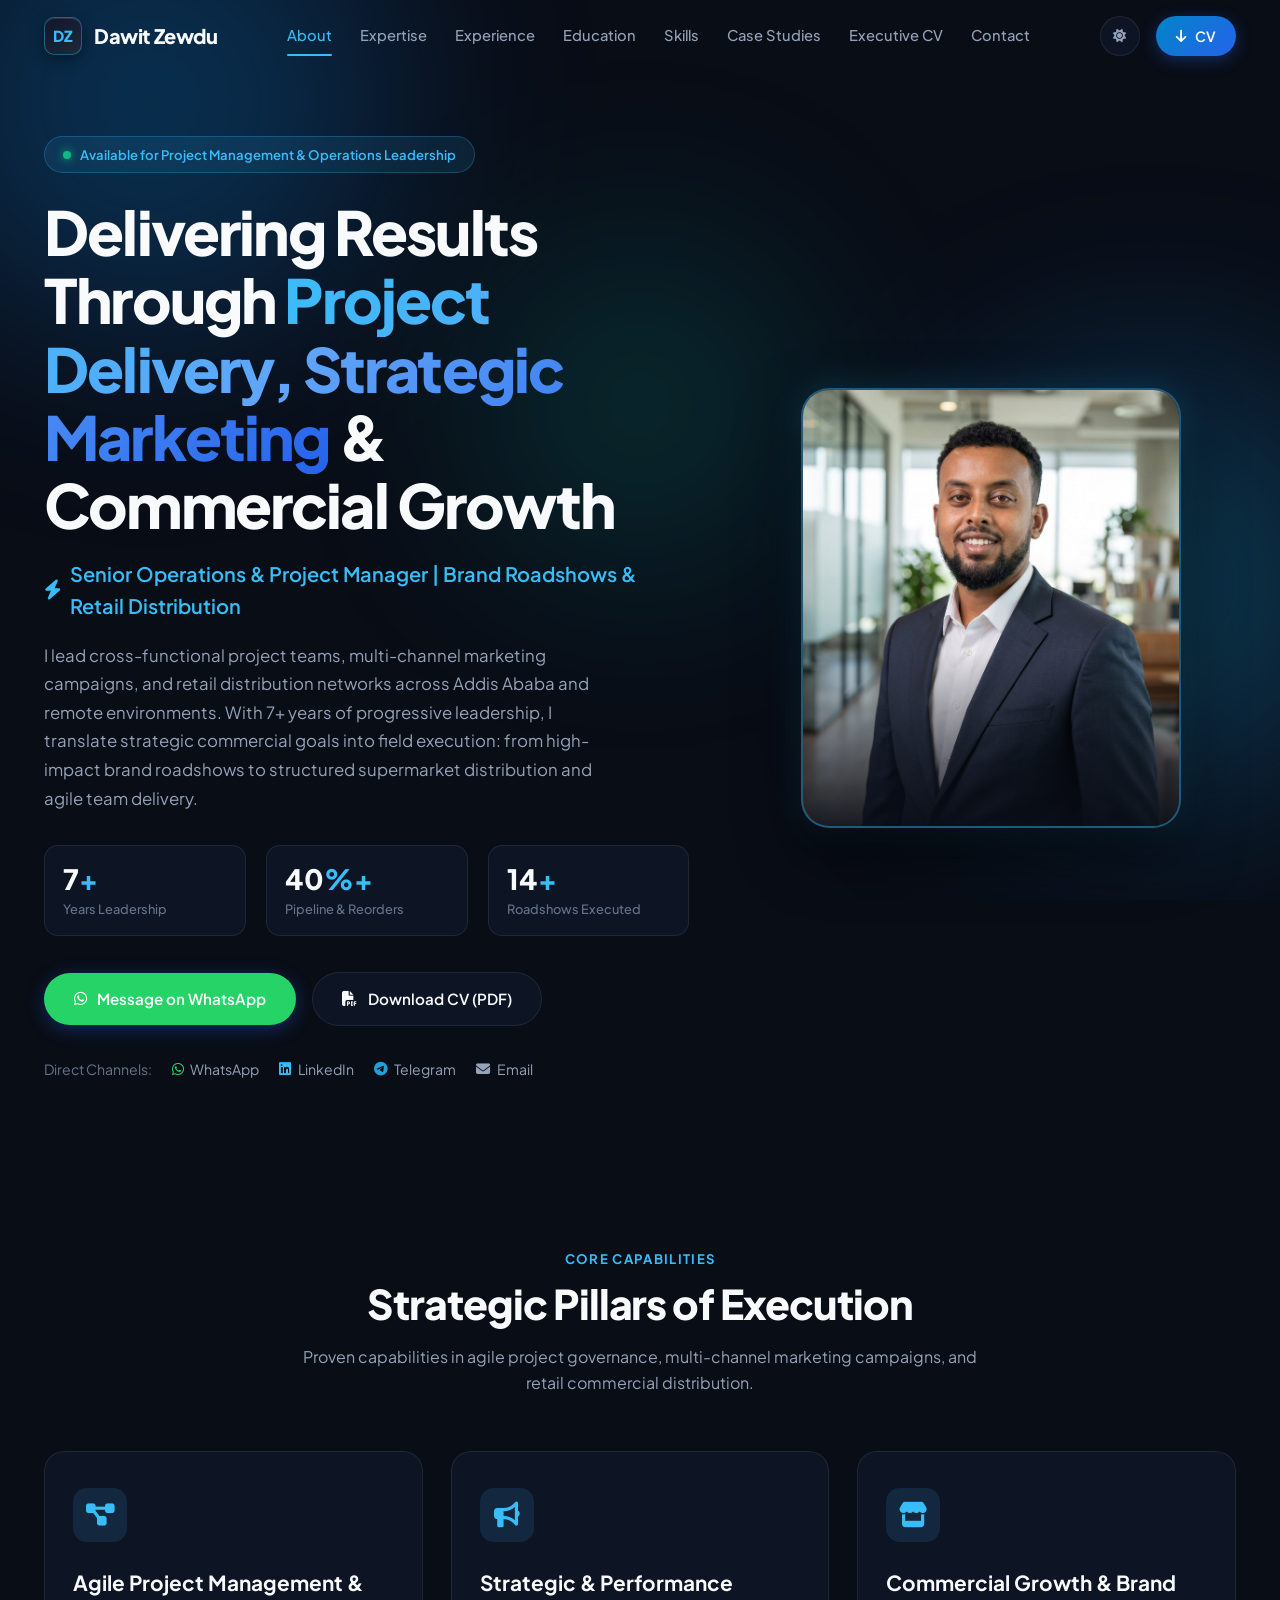
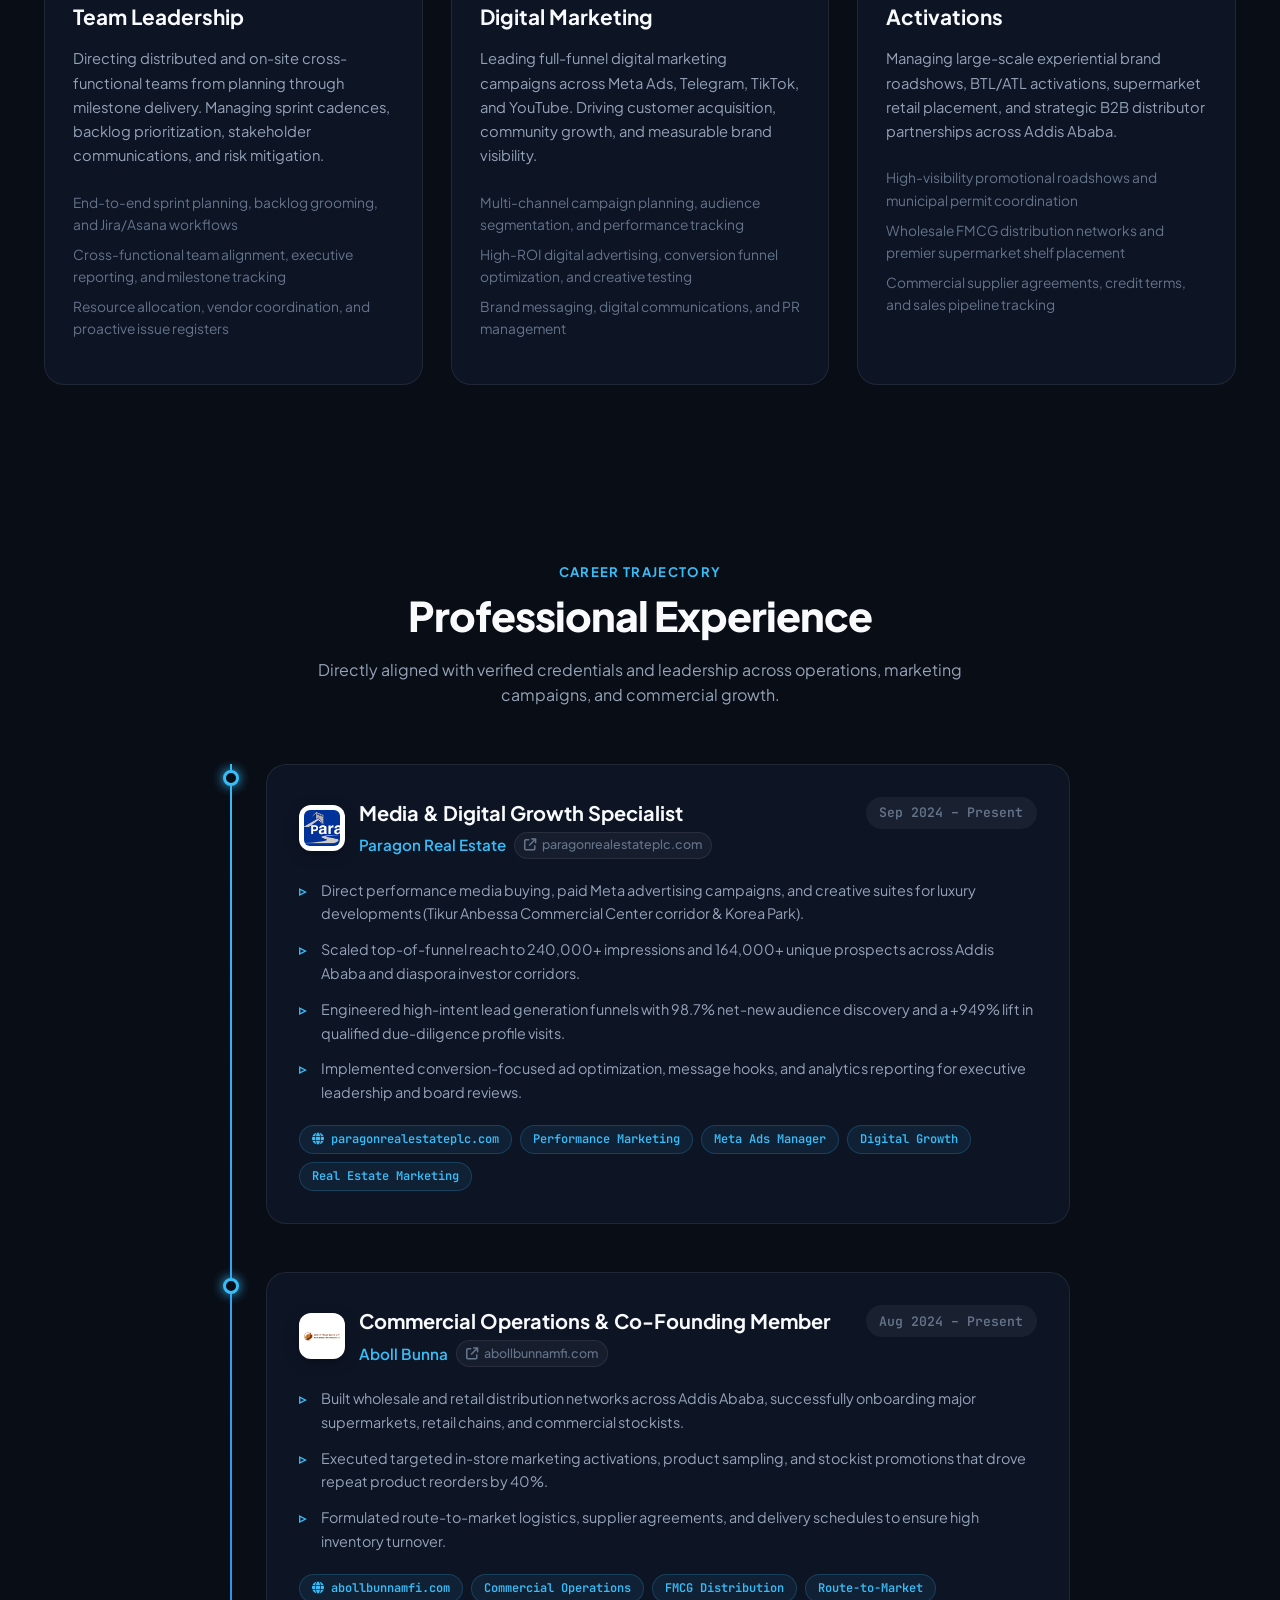
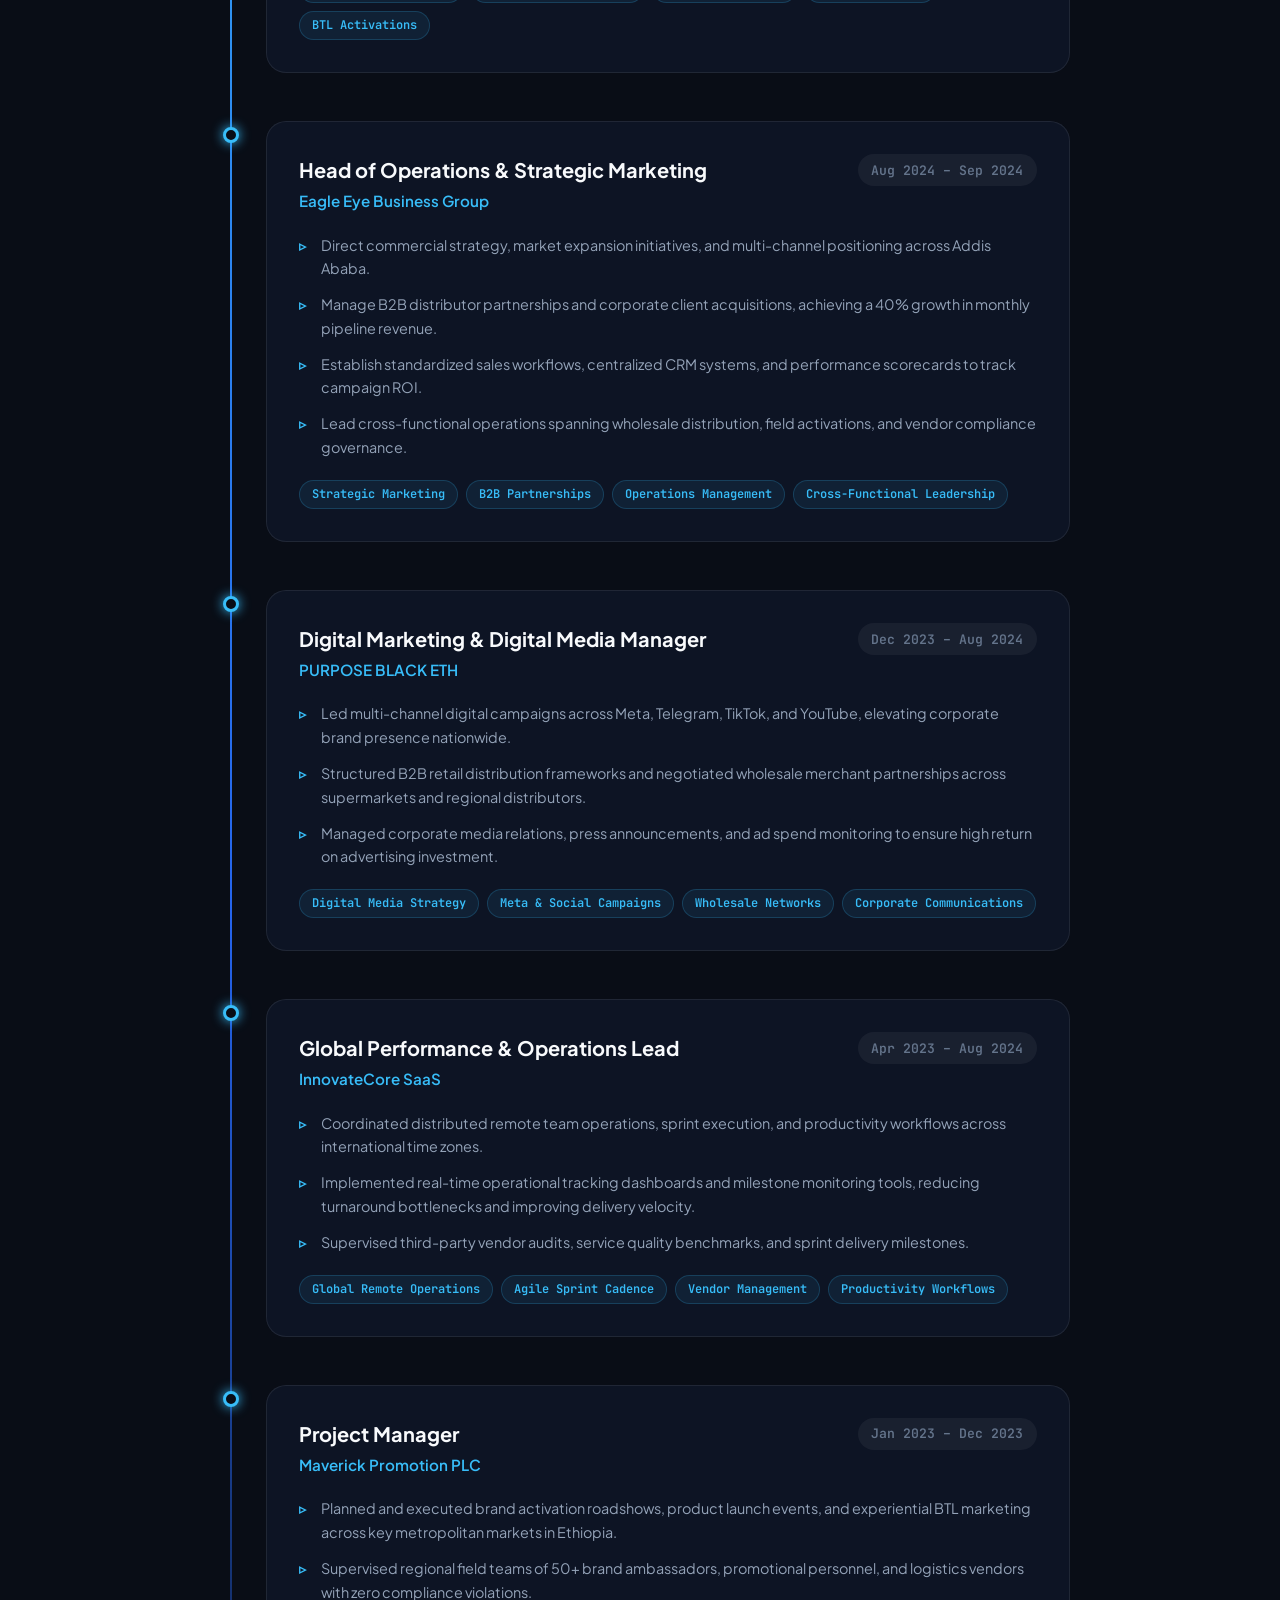
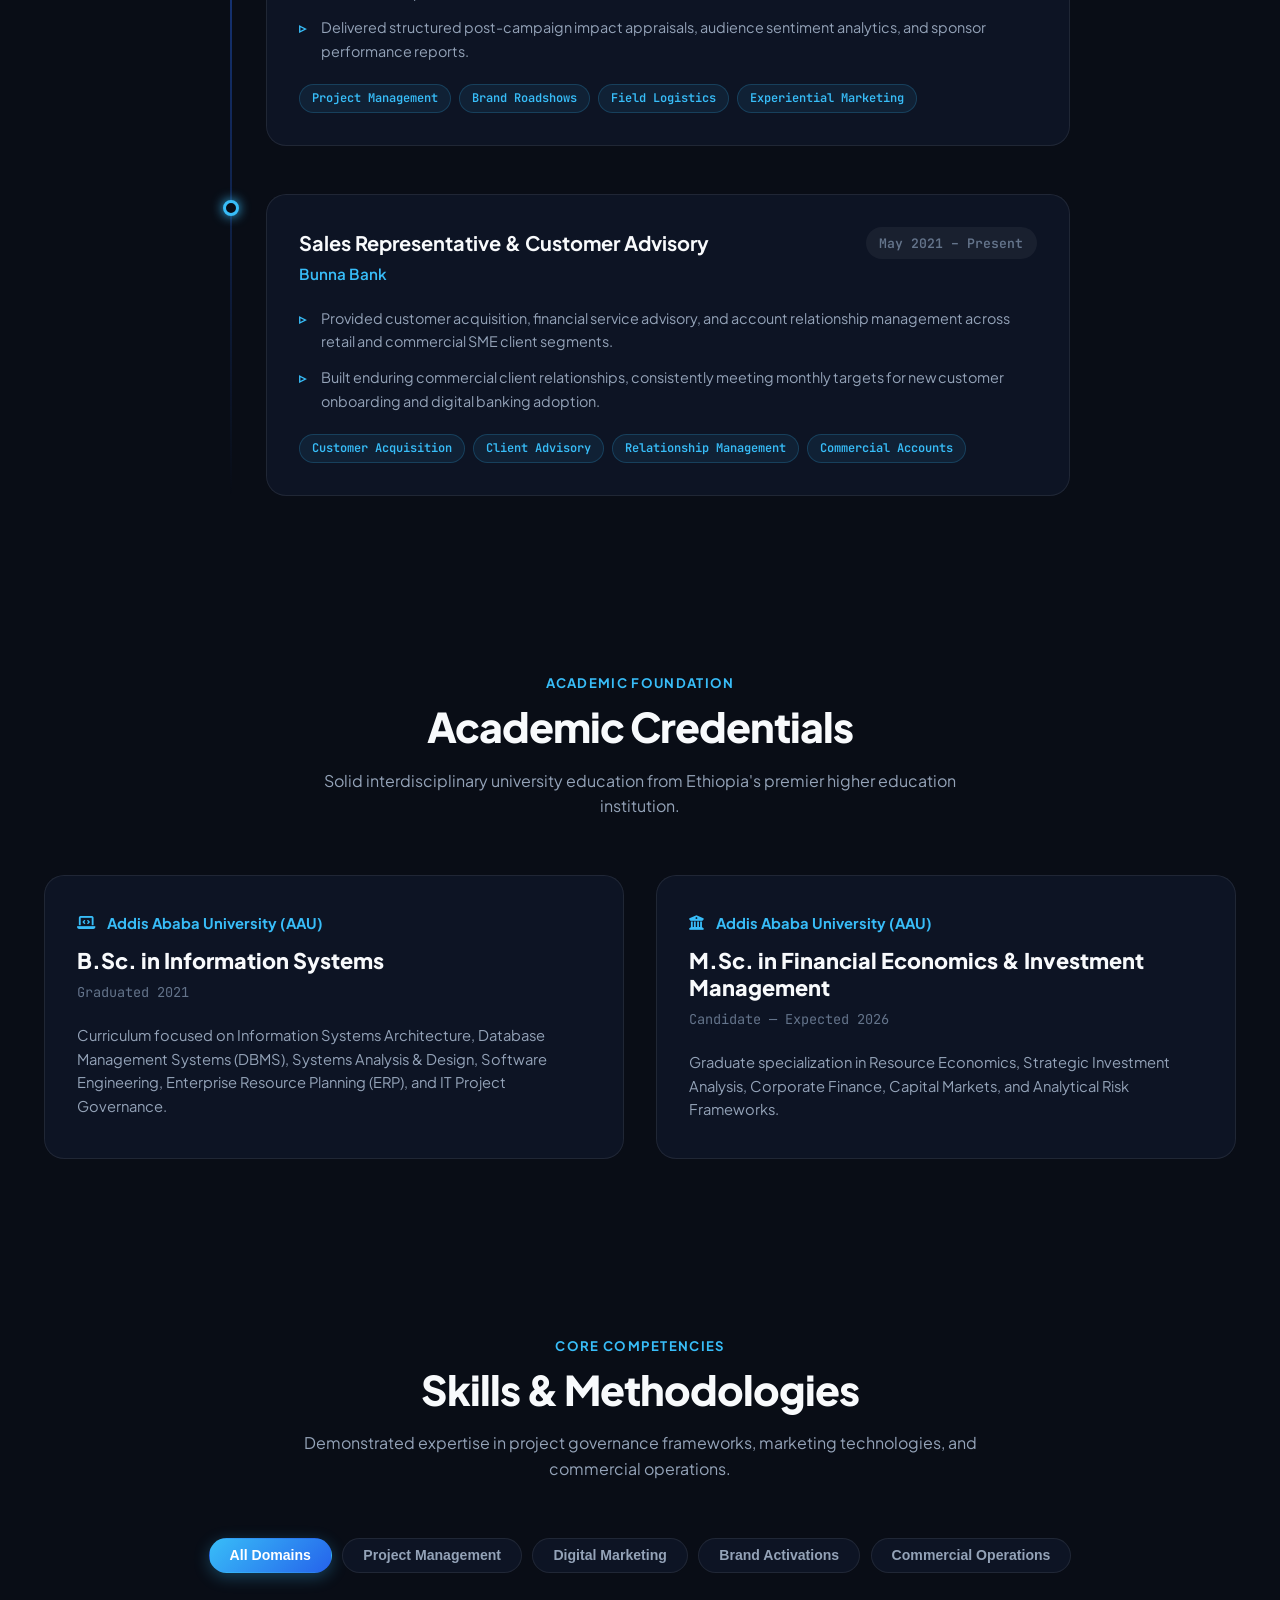
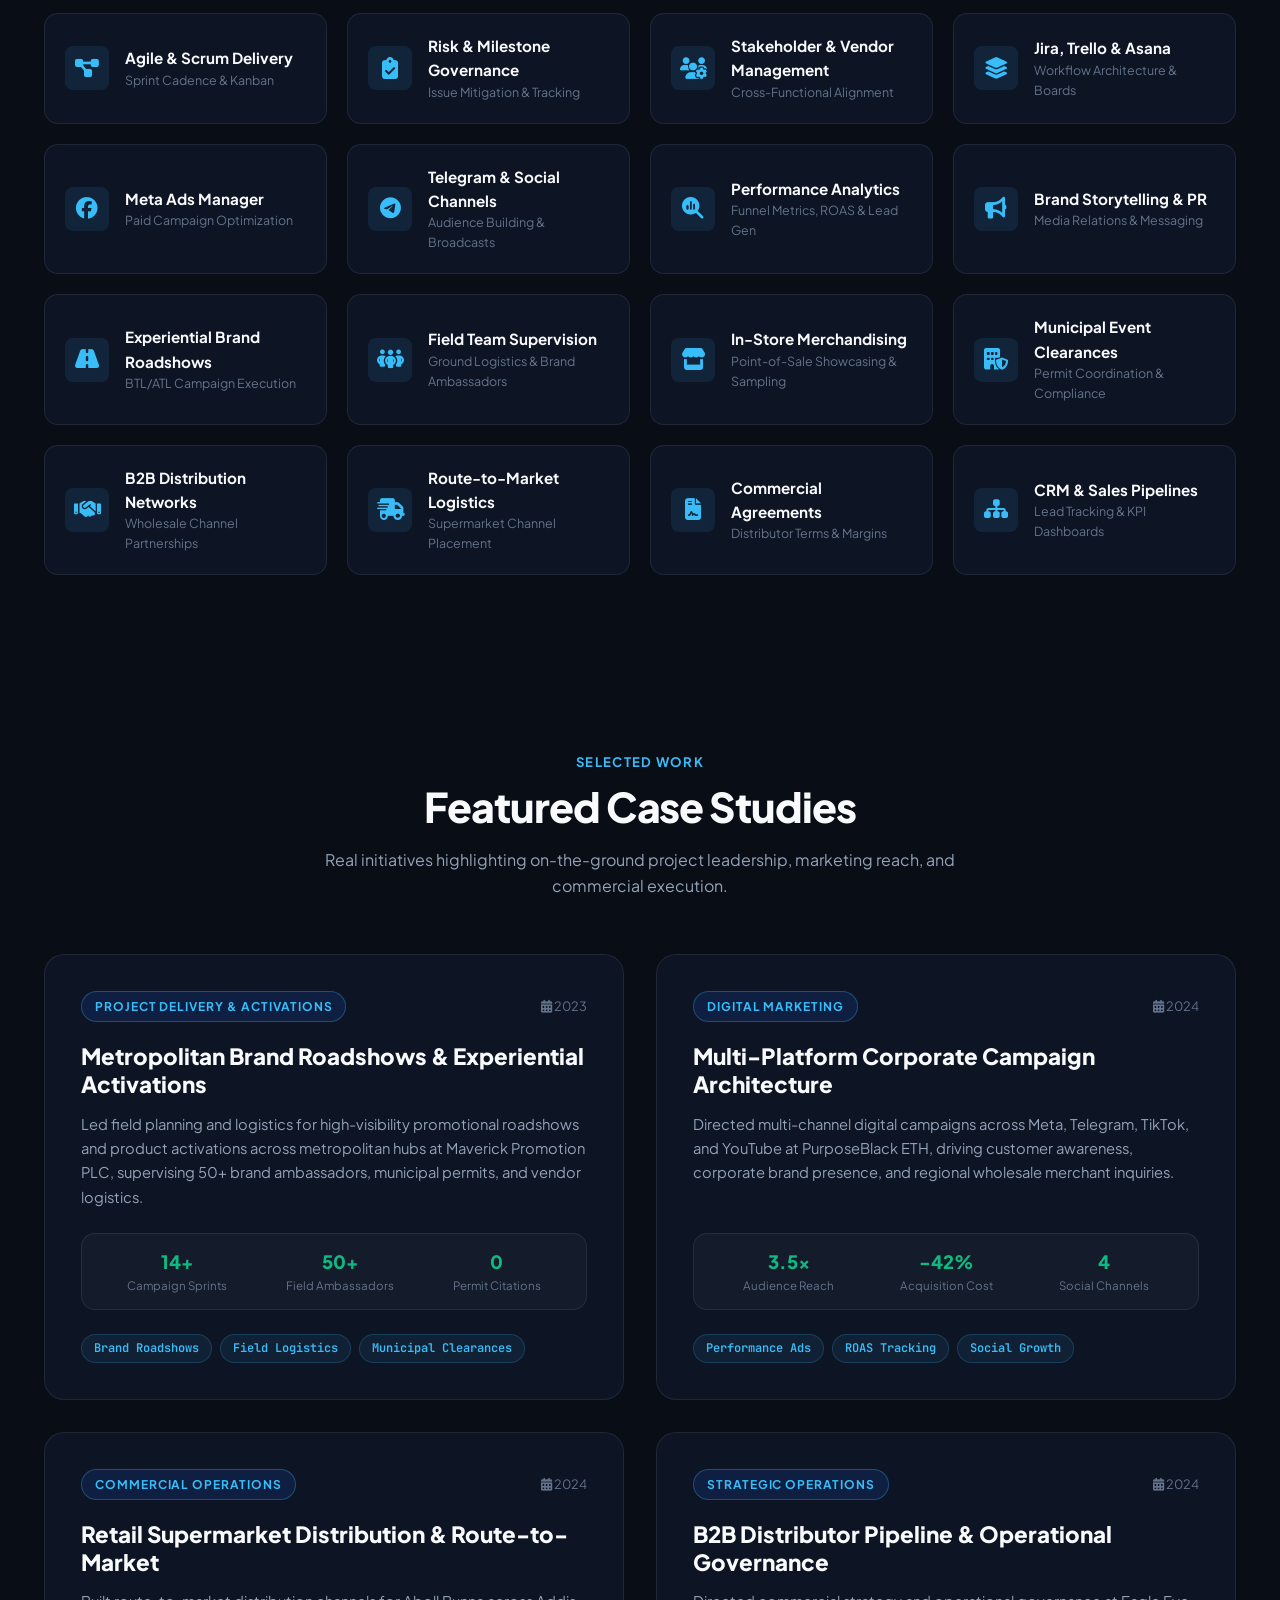
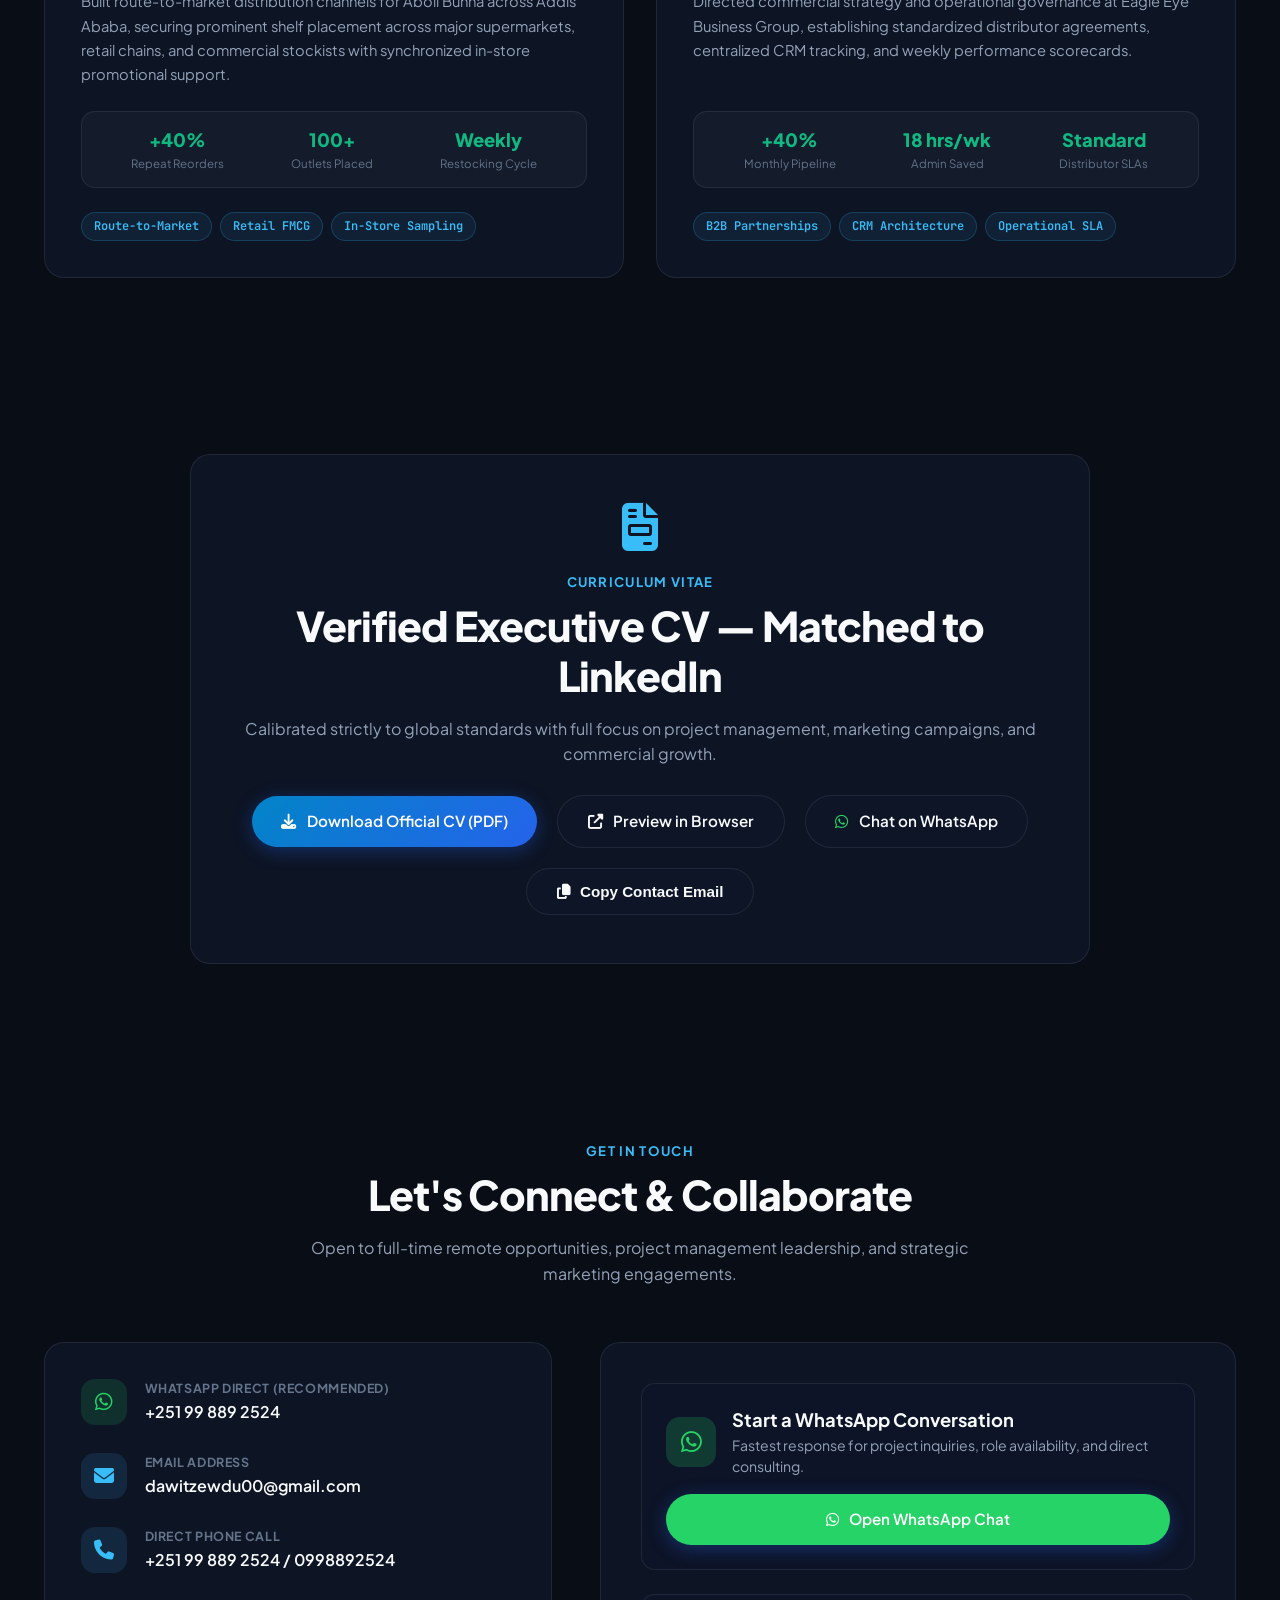
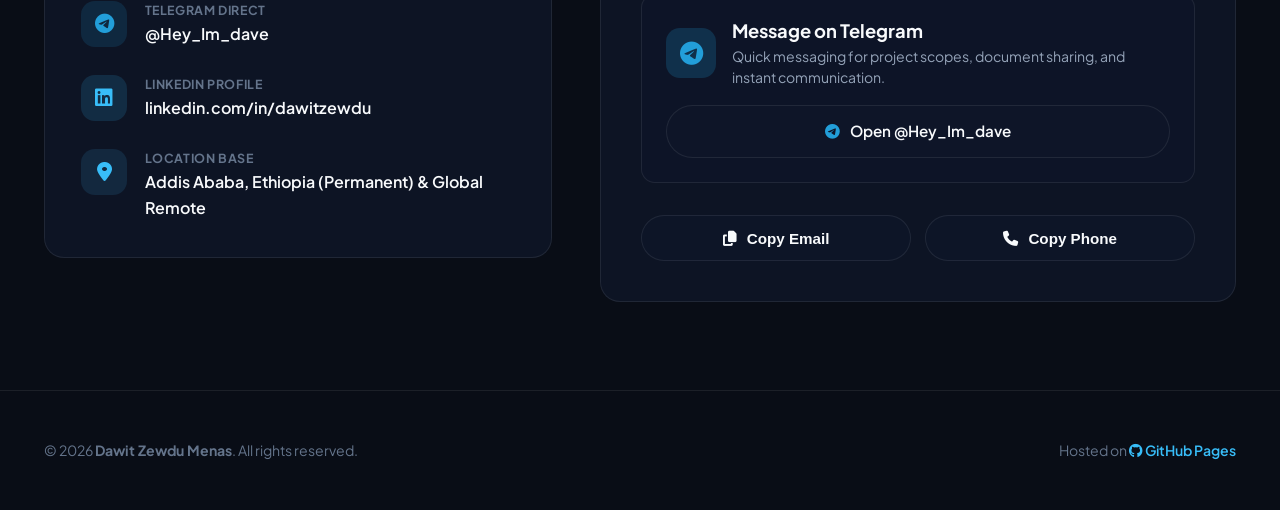
==== commit 87c69612: "feat(experience): reorder timeline with Paragon current (Sep 2024-Present) and Eagle Eye (Aug-Sep 20" ====
--- a/index.html
+++ b/index.html
@@ -72,7 +72,7 @@
   <link rel="stylesheet" href="https://cdnjs.cloudflare.com/ajax/libs/font-awesome/6.5.1/css/all.min.css">
   
   <!-- Custom Design System Stylesheet -->
-  <link rel="stylesheet" href="styles.css?v=5">
+  <link rel="stylesheet" href="styles.css?v=6">
 </head>
 <body>
 
@@ -386,32 +386,6 @@
       </div>
 
       <div class="timeline-container">
-        <!-- Experience 1: Eagle Eye Business Group -->
-        <div class="timeline-item">
-          <div class="timeline-dot"></div>
-          <div class="timeline-card">
-            <div class="timeline-header">
-              <div>
-                <h3 class="role-title">Head of Operations &amp; Strategic Marketing</h3>
-                <div class="company-name">Eagle Eye Business Group</div>
-              </div>
-              <div class="role-period">Aug 2024 – Present</div>
-            </div>
-            <ul class="timeline-bullets">
-              <li>Direct commercial strategy, market expansion initiatives, and multi-channel positioning across Addis Ababa.</li>
-              <li>Manage B2B distributor partnerships and corporate client acquisitions, achieving a 40% growth in monthly pipeline revenue.</li>
-              <li>Establish standardized sales workflows, centralized CRM systems, and performance scorecards to track campaign ROI.</li>
-              <li>Lead cross-functional operations spanning wholesale distribution, field activations, and vendor compliance governance.</li>
-            </ul>
-            <div class="timeline-tags">
-              <span class="tag-pill">Strategic Marketing</span>
-              <span class="tag-pill">B2B Partnerships</span>
-              <span class="tag-pill">Operations Management</span>
-              <span class="tag-pill">Cross-Functional Leadership</span>
-            </div>
-          </div>
-        </div>
-
         <!-- Experience: Paragon Real Estate -->
         <div class="timeline-item">
           <div class="timeline-dot"></div>
@@ -451,7 +425,7 @@
           </div>
         </div>
 
-        <!-- Experience 2: Aboll Bunna -->
+        <!-- Experience: Aboll Bunna -->
         <div class="timeline-item">
           <div class="timeline-dot"></div>
           <div class="timeline-card">
@@ -489,6 +463,32 @@
           </div>
         </div>
 
+        <!-- Experience: Eagle Eye Business Group -->
+        <div class="timeline-item">
+          <div class="timeline-dot"></div>
+          <div class="timeline-card">
+            <div class="timeline-header">
+              <div>
+                <h3 class="role-title">Head of Operations &amp; Strategic Marketing</h3>
+                <div class="company-name">Eagle Eye Business Group</div>
+              </div>
+              <div class="role-period">Aug 2024 – Sep 2024</div>
+            </div>
+            <ul class="timeline-bullets">
+              <li>Direct commercial strategy, market expansion initiatives, and multi-channel positioning across Addis Ababa.</li>
+              <li>Manage B2B distributor partnerships and corporate client acquisitions, achieving a 40% growth in monthly pipeline revenue.</li>
+              <li>Establish standardized sales workflows, centralized CRM systems, and performance scorecards to track campaign ROI.</li>
+              <li>Lead cross-functional operations spanning wholesale distribution, field activations, and vendor compliance governance.</li>
+            </ul>
+            <div class="timeline-tags">
+              <span class="tag-pill">Strategic Marketing</span>
+              <span class="tag-pill">B2B Partnerships</span>
+              <span class="tag-pill">Operations Management</span>
+              <span class="tag-pill">Cross-Functional Leadership</span>
+            </div>
+          </div>
+        </div>
+
         <!-- Experience 3: PurposeBlack ETH -->
         <div class="timeline-item">
           <div class="timeline-dot"></div>
